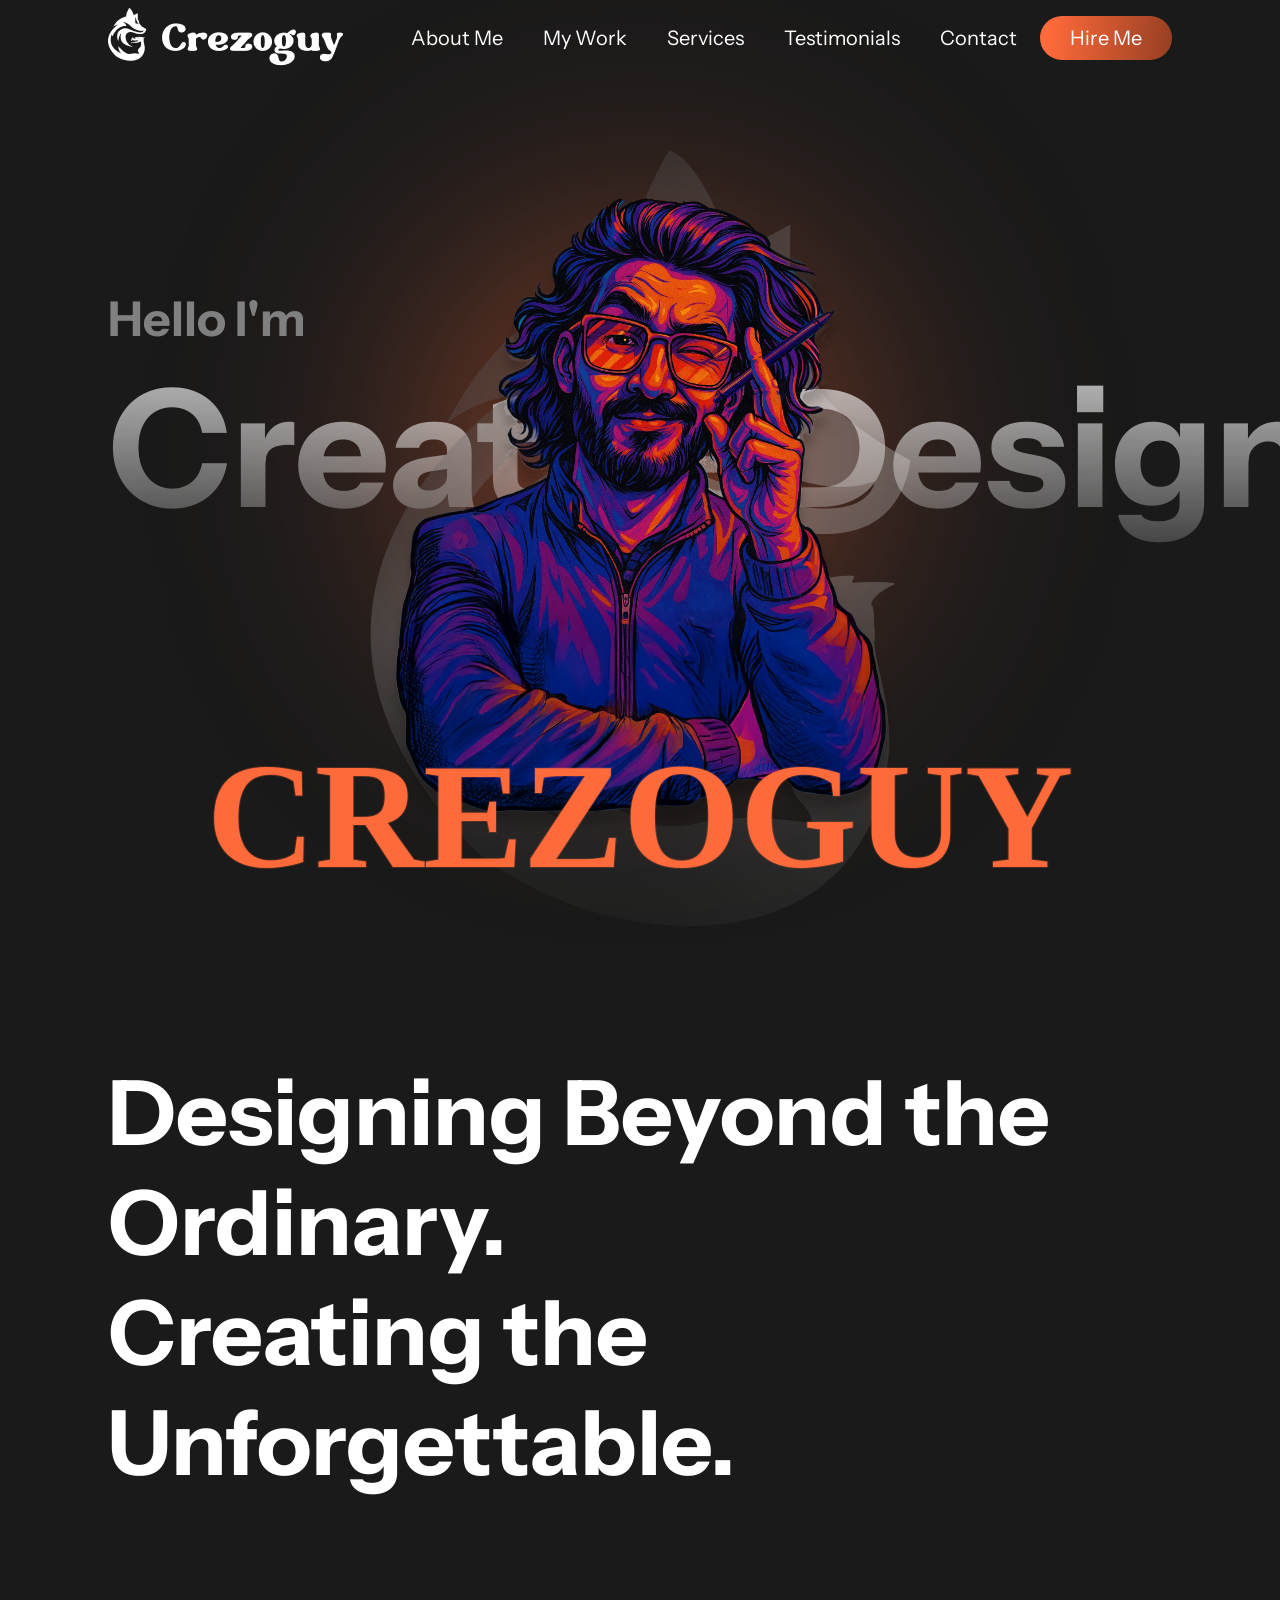
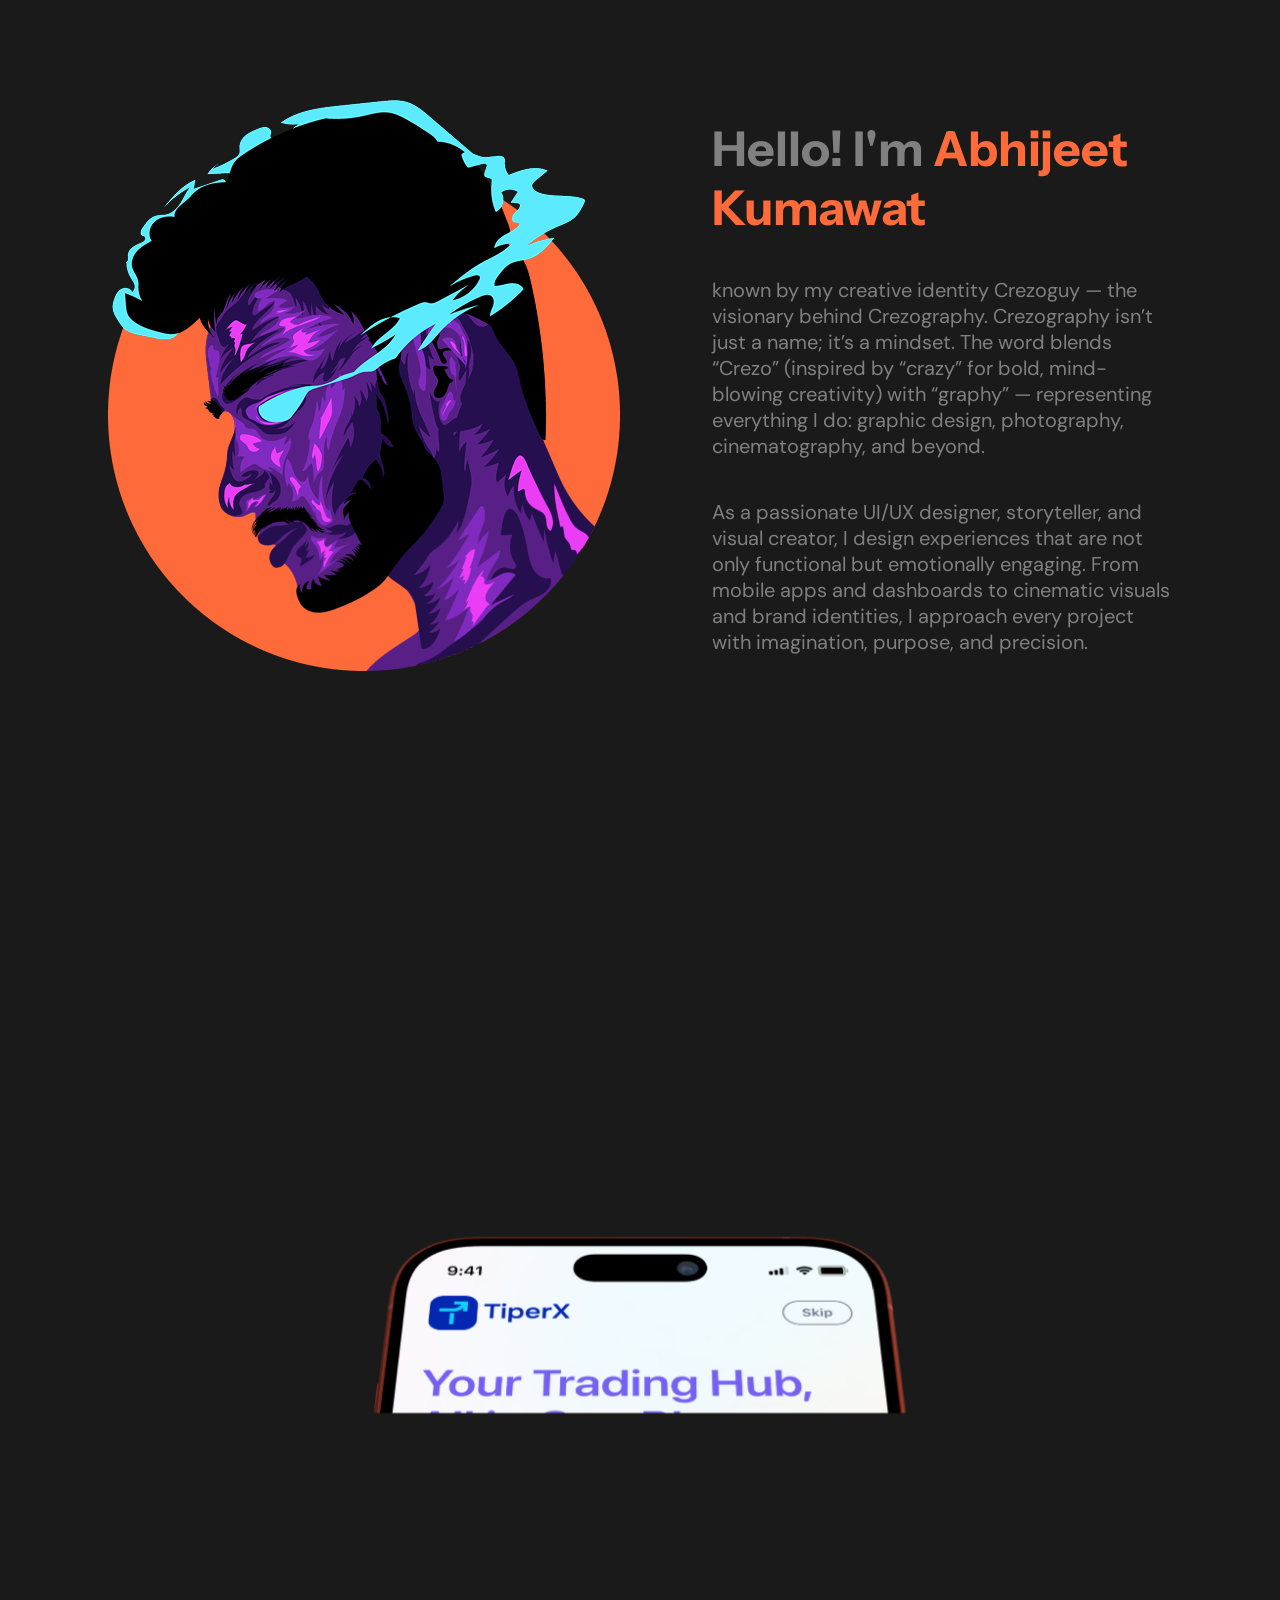
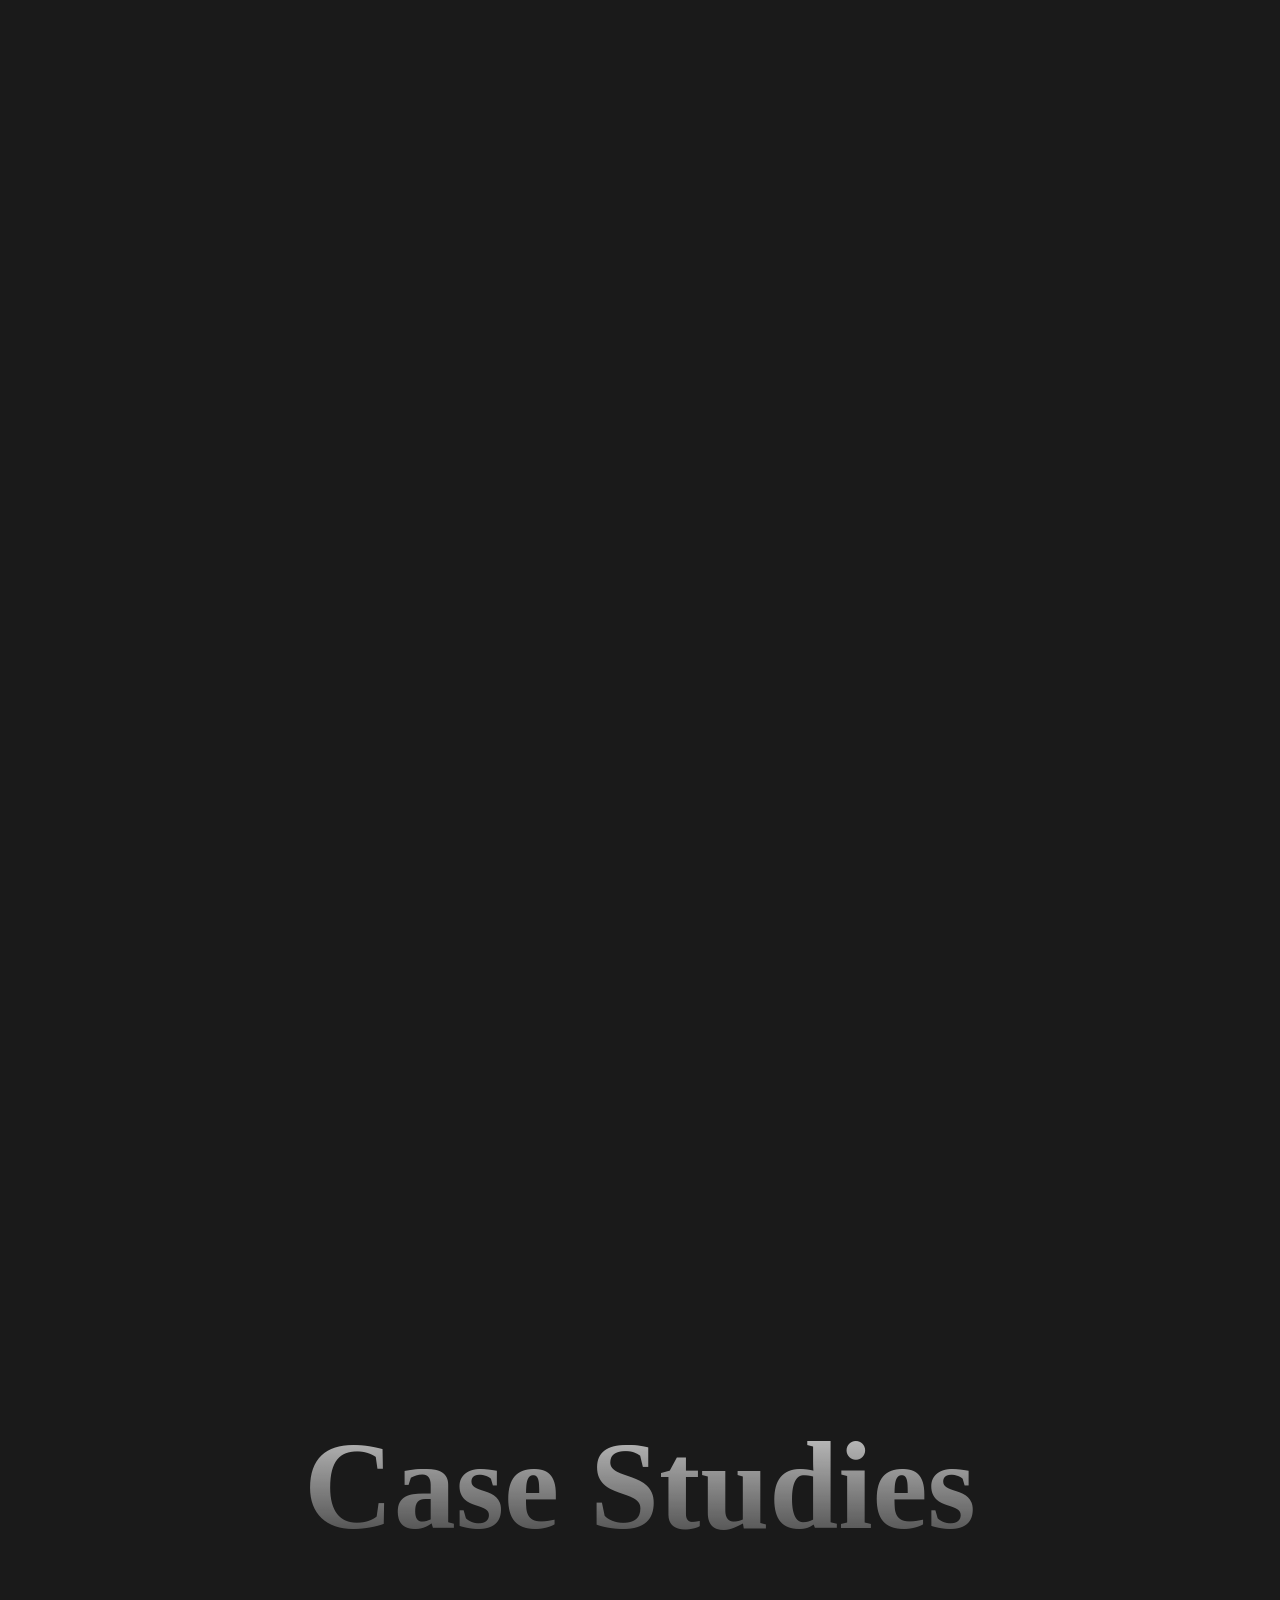
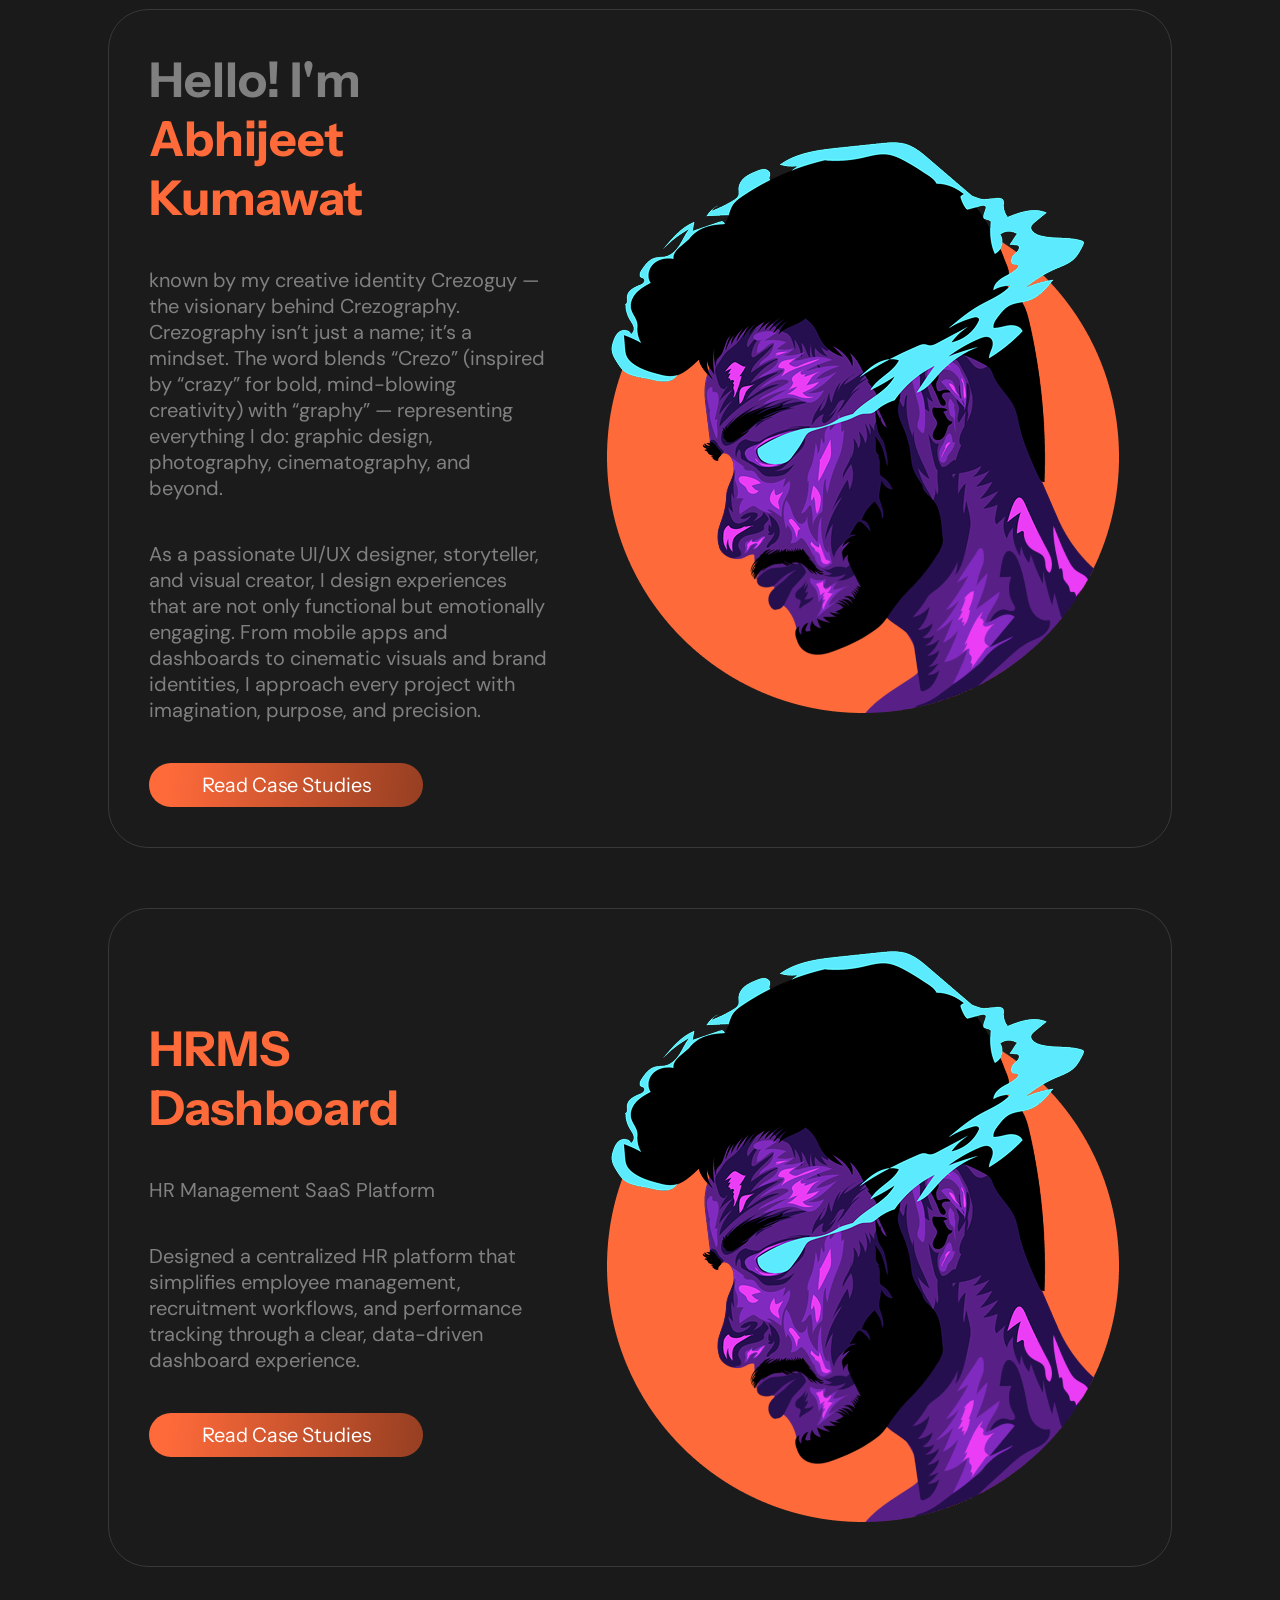
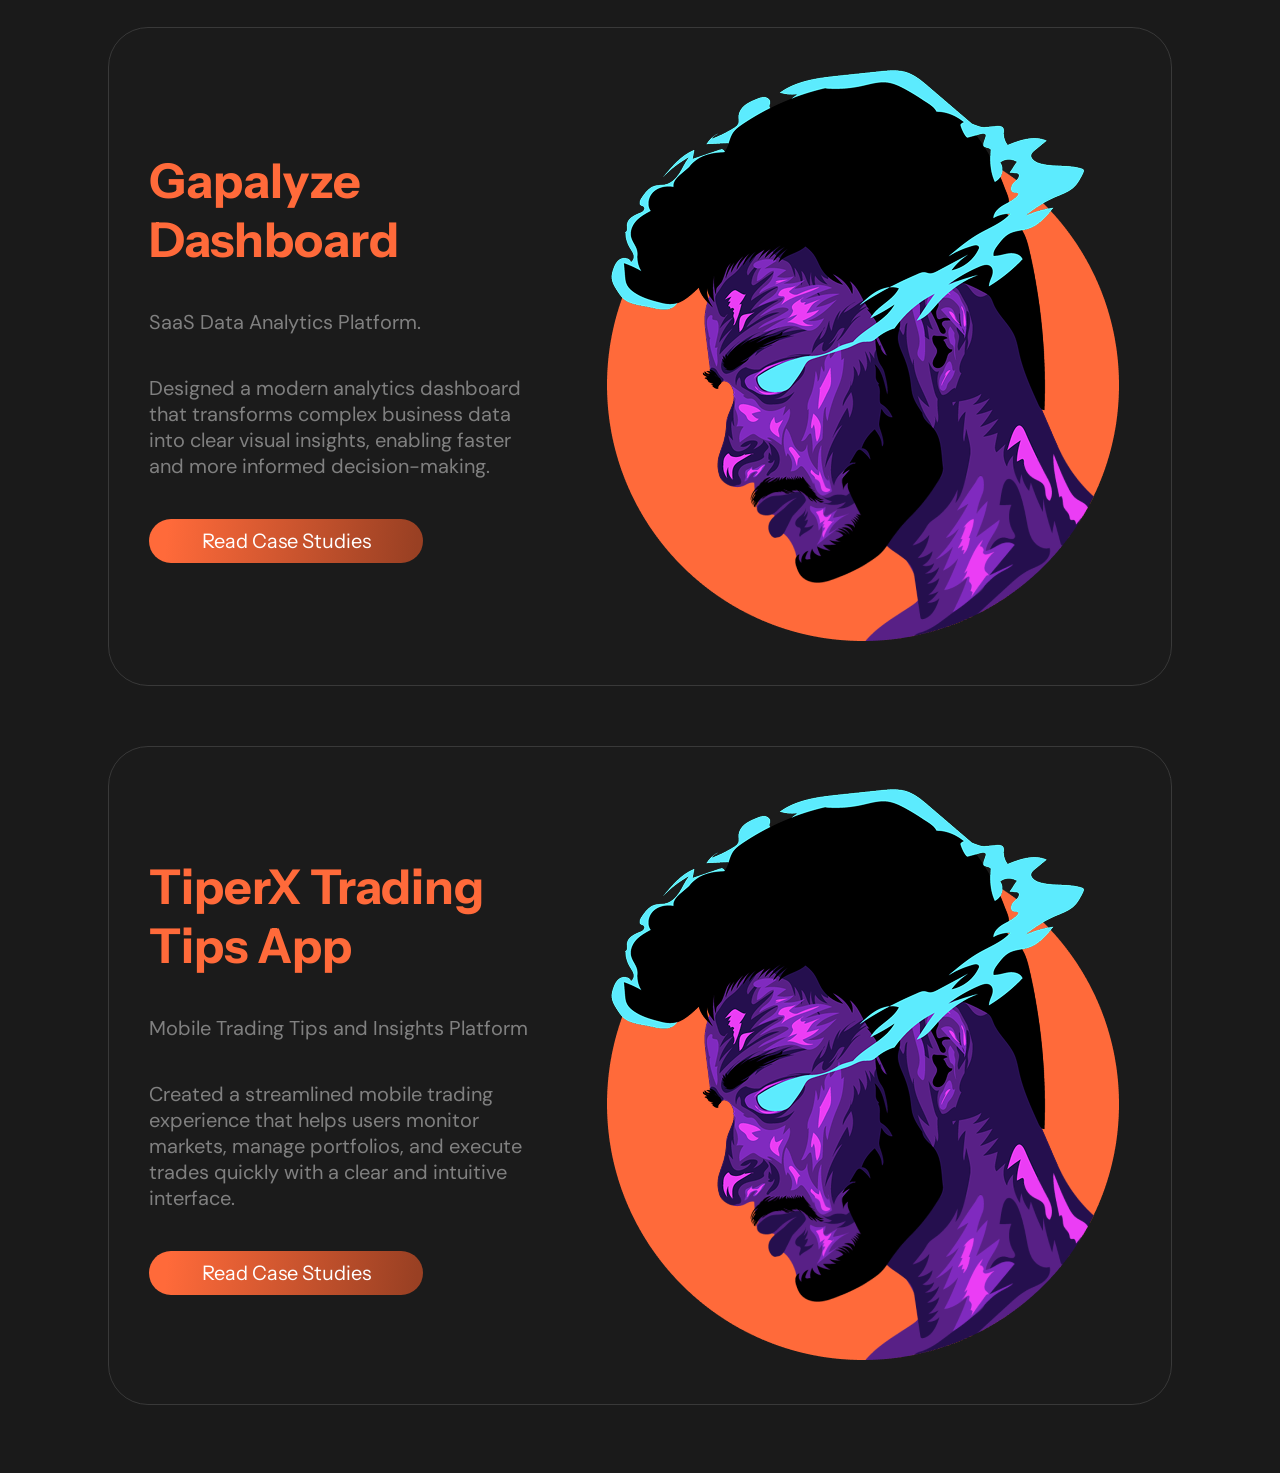
==== index.html @ df31827e "add images" ====
<!DOCTYPE html>
<html lang="en">

<head>
    <meta charset="UTF-8">
    <meta name="viewport" content="width=device-width, initial-scale=1.0">
    <title>Crezoguy Portfolio</title>

    <link rel="preconnect" href="https://fonts.googleapis.com">
    <link rel="preconnect" href="https://fonts.gstatic.com" crossorigin>
    <link
        href="https://fonts.goog
        .
        
        leapis.com/css2?family=Instrument+Sans:ital,wght@0,400..700;1,400..700&family=Urbanist:ital,wght@0,100..900;1,100..900&display=swap"
        rel="stylesheet">
    <link rel="preconnect" href="https://fonts.googleapis.com">
    <link rel="preconnect" href="https://fonts.gstatic.com" crossorigin>
    <link
        href="https://fonts.googleapis.com/css2?family=DM+Sans:ital,opsz,wght@0,9..40,100..1000;1,9..40,100..1000&family=Instrument+Sans:ital,wght@0,400..700;1,400..700&family=Urbanist:ital,wght@0,100..900;1,100..900&display=swap"
        rel="stylesheet">
    <link rel="stylesheet" href="style.css">
</head>

<body>
    <div class="container">
        <header>
            <nav>
                <img src="images/logo.png" alt="image not found">
                <ul>
                    <li>About Me</li>
                    <li>My Work</li>
                    <li>Services</li>
                    <li>Testimonials</li>
                    <li>Contact</li>
                </ul>
                <button>Hire Me</button>
            </nav>
        </header>

        <main class="main-container"> <!--All verticle container -->

            <section class="hero-section">
                <div class="text-container">
                    <div id="text">
                        <div id="left">
                            <h5>Hello I'm</h5>
                            <h1 class="gradient-text">Creative </h1>
                        </div>
                        <h1 class="gradient-text"> Designer</h1>
                    </div>
                    <div class="top ">
                        <img src="images/logo-icon.png" alt="logo" class="logo-img">
                        <img src="images/char.svg" alt="jojo-logo" class="move-img jojo-img">
                        <!-- <video class="move-img jojo-img" autoplay muted loop playsinline>
                            <source src="images/char.mp4" type="video/mp4">
                        </video> -->
                        <div class="name">
                            <h2 class="fill">CREZOGUY</h2>
                            <h2 class="stroke">CREZOGUY</h2>
                        </div>
                    </div>

                    <div class="radial-blur"></div> <!--Gradient text-->

                </div>
            </section>
            <h3 class="about-text">Designing Beyond the Ordinary.<br>
                Creating the Unforgettable.</h3>
            <section class="about">
                <div>
                    <img src="images/Group 8.png" alt="">
                </div>
                <div class="content">
                    <h5>Hello! I'm <span class="highlight-name">Abhijeet Kumawat </span></h5>
                    <p id="abtpara">known by my creative identity Crezoguy — the visionary behind Crezography.
                        Crezography
                        isn’t just a
                        name; it’s a mindset. The word blends “Crezo” (inspired by “crazy” for bold, mind-blowing
                        creativity)
                        with “graphy” — representing everything I do: graphic design, photography, cinematography, and
                        beyond.</p>
                    <p>
                        As a passionate UI/UX designer, storyteller, and visual creator, I design experiences that are
                        not
                        only
                        functional but emotionally engaging. From mobile apps and dashboards to cinematic visuals and
                        brand
                        identities, I approach every project with imagination, purpose, and precision.</p>
                </div>


            </section>
            <!-- CINEMATIC SCROLL -->
            <section class="cinematic-section" id="cinematic">
            <div class="cinematic-sticky" id="stickyPane">
                <div class="ambient-bg" id="ambientBg"></div>
                <div class="frame-canvas" id="frameCanvas">
                <!-- images injected by JS -->
                </div>
            </div>
            </section>
            <!-- Frame nav dots -->
            <div class="frame-dots" id="frameDots"></div>
            <section class="case-study-section">
                <h3 class="case-heading">Case Studies</h3>
                <div class="case-study-1">
                    <div class="content">
                        <h5>Hello! I'm <span class="highlight-name">Abhijeet Kumawat </span></h5>
                        <p id="abtpara">known by my creative identity Crezoguy — the visionary behind Crezography.
                            Crezography
                            isn’t just a
                            name; it’s a mindset. The word blends “Crezo” (inspired by “crazy” for bold, mind-blowing
                            creativity)
                            with “graphy” — representing everything I do: graphic design, photography, cinematography,
                            and
                            beyond.</p>
                        <p>
                            As a passionate UI/UX designer, storyteller, and visual creator, I design experiences that
                            are not
                            only
                            functional but emotionally engaging. From mobile apps and dashboards to cinematic visuals
                            and brand
                            identities, I approach every project with imagination, purpose, and precision.</p>
                        <button class="case-btn">Read Case Studies</button>
                    </div>
                    <div>
                        <img src="images/Group 8.png" alt="">
                    </div>

                </div>
                <div class="case-study-2">
                    <div class="content">
                        <h5><span class="highlight-name">HRMS Dashboard </span></h5>
                        <p id="abtpara">HR Management SaaS Platform</p>
                        <p>
                            Designed a centralized HR platform that simplifies employee management, recruitment workflows, and performance tracking through a clear, data-driven dashboard experience.</p>
                        <button class="case-btn">Read Case Studies</button>

                    </div>
                    <div>
                        <img src="images/Group 8.png" alt="">
                    </div>
                </div>
                <div class="case-study-3">
                    <div class="content">
                        <h5> <span class="highlight-name">Gapalyze Dashboard </span></h5>
                        <p id="abtpara">SaaS Data Analytics Platform.</p>
                        <p>
                           Designed a modern analytics dashboard that transforms complex business data into clear visual insights, enabling faster and more informed decision-making.</p>
                        <button class="case-btn">Read Case Studies</button>
                    </div>
                    <div>
                        <img src="images/Group 8.png" alt="">
                    </div>
                </div>
                <div class="case-study-4">
                    <div class="content">
                        <h5 class="highlight-name">TiperX Trading Tips App </h5>
                        <p id="abtpara">Mobile Trading Tips and Insights Platform</p>
                        <p>
                           Created a streamlined mobile trading experience that helps users monitor markets, manage portfolios, and execute trades quickly with a clear and intuitive interface.</p>
                        <button class="case-btn">Read Case Studies</button>
                    </div>
                    <div>
                        <img src="images/Group 8.png" alt="">
                    </div>
                </div>

            </section>
        </main>
    </div>
    <script src="script.js"></script>
    <script src="https://cdnjs.cloudflare.com/ajax/libs/gsap/3.12.5/gsap.min.js"></script>
</body>

</html>
---- style.css ----
html {
    box-sizing: border-box;
}

body {
    background-color: #1A1A1A;
    align-items: center;

}

.container {
    padding: 0 100px;
}

header {
    padding-top: 0px;
}


/* nav bar css */
nav {
    display: flex;
    align-items: center;
    justify-content: space-between;
    /* max-width: 1600px; */
    margin: 0 auto;
}

ul {
    display: flex;
    gap: 40px;
}

nav li {
    display: flex;
    flex-direction: column;
    color: #ffffff;
    font-size: 20px;
    font-family: instrument sans;
}

button {
    /* background-color: #FF6A3A; */
    background: linear-gradient(96.14deg, #FF6A3A 6.95%, #994023 97.18%);
    color: #ffffff;
    font-family: instrument sans;
    font-size: 20px;
    font-weight: 400;
    width: 130;
    border-radius: 30px;
    border: none;
    padding-top: 10px;
    padding-right: 30px;
    padding-bottom: 10px;
    padding-left: 30px;
    gap: 10px;}

/* hero saction css */

.main-container {
    display: flex;
    flex-direction: column;
    justify-content: center;
    /* max-width: 1600px; */
    margin: 0 auto;
    gap: 200px;
}

.hero-section {
    display: flex;
    flex-direction: column;
    height: 70vh;
    justify-content: center;
    padding-top: 60px;
}

.text-container {
    display: flex;
    align-items: center;
}

#text {
    display: flex;
    align-items: flex-end;
    width: 100%;
    justify-content: space-between;
    padding-bottom: 50px;
}

#left {
    display: flex;
    flex-direction: column;
}

h1 {
    font-family: instrument sans;
    font-size: 164px;
    font-weight: 700;
    color: line;
    margin: 0px 0px;
    color: transparent;

}

.gradient-text {

    background: linear-gradient(180.41deg, #FFFFFF -40.42%, rgba(32, 34, 39, 0) 128.9%);

    -webkit-background-clip: text;
}


.radial-blur {
    position: absolute;
    top: 50%;
    left: 50%;
    transform: translate(-50%, -50%);
    width: 600px;
    height: 600px;
    background: radial-gradient(circle, rgba(255, 106, 58, 0.7) 0%, rgba(255, 106, 58, 0) 70%);
    filter: blur(120px);
    z-index: -10;
}




.top {
    display: flex;
    flex-direction: column;
    align-items: center;
    margin: 0 auto;
    position: absolute;
    top: 50%;
    left: 50%;
    transform: translate(-50%, -50%);
    width: 600px;
    height: 600px;
    z-index: 3;
}

h2 {
    font-family: sf pro;
    font-size: 150px;
    margin: 0;
    font-weight: 800;
}

.stroke {
    position: absolute;
    color: transparent;
    -webkit-text-stroke: 2px #FF6A3A;
    opacity: 0.2;
    z-index: 5;
}

.fill {
    z-index: 0;
    color: #FF6A3A;
}

.top .jojo-img {
    z-index: 0;
    position: absolute;
}

.top .logo-img {
    opacity: 0.3;
    z-index: 0;
}

.name {
    position: absolute;
    display: flex;
    padding-top: 580px;
}

.about {
    display: flex;
    /* max-width: 1600px; */
    justify-content: space-around;
    align-items: center;
    /* margin: 0 auto; */
    gap: 80px;
    /* padding-top: 100px; */
}
.case-study-1,.case-study-2,.case-study-3,.case-study-4 {
    display: flex;
    /* max-width: 1600px; */
    justify-content: space-around;
    align-items: center;
    /* margin: 0 auto; */
    gap: 60px;
    opacity: 1;
    border-radius: 40px;
    border-width: 1px;
    padding: 40px;
    border: 1px solid #393939;
    top: 10%;
	position: sticky;
	z-index: 0;
    background: #1B1B1B;
    margin-bottom: 60px;

}
.case-heading{
    background: linear-gradient(180.41deg, #FFFFFF -40.42%, rgba(32, 34, 39, 0) 128.9%);
    -webkit-background-clip: text;
    -webkit-text-fill-color: transparent;
    position: sticky;
    font-family: Basement Grotesque;
    font-weight: 800;
    font-style: Black;
    font-size: 124px;
    leading-trim: CAP_HEIGHT;
    line-height: 100%;
    letter-spacing: 0%;
    text-align: center;
    margin-bottom: 60px;

}
.case-btn{
    width: 274px;
}

.about-text {
    display: flex;
    padding-top: 100px;
    align-items: center;
    /* margin: 0 auto; */
    font-size: 90px;
    font-weight: 800;
}

.content {
    display: flex;
    flex-direction: column;
    gap: 40px;
}

h3 {
    font-family: instrument sans;
    font-size: 64px;
    margin: 0px 0px;
    color: #ffffff;
}

h5 {
    font-family: instrument sans;
    font-size: 48px;
    color: #808080;
    margin: 0px 0px;
    font-weight: 700;
    align-items: flex-start;
}

.highlight-name {
    color: #FF6A3A;
    font-weight: 700;
}

p {
    font-family: Dm Sans;
    font-size: 20px;
    color: #808080;
    margin: 0px 0px;
}

/* ═══════════════════════════════
   CINEMATIC SCROLL SECTION
═══════════════════════════════ */
.cinematic-section {
  position: relative;
  /* tall enough for 17 frames with breathing room */
  height: 550vh;
  /* background: #000; */
}

.cinematic-sticky {
  position: sticky;
  top: 0;
  height: 100vh;
  display: flex;
  align-items: center;
  justify-content: center;
  overflow: hidden;
}

/* Dark ambient bg that subtly shifts */
.ambient-bg {
  position: absolute;
  inset: 0;
  /* background: radial-gradient(ellipse 120% 100% at 50% 50%, #0d0818 0%, #000 100%); */
  transition: background 0.5s;
}

/* grain overlay */
.ambient-bg::after {
  content: '';
  position: absolute;
  inset: 0;
  /* background-image: url("data:image/svg+xml,%3Csvg viewBox='0 0 256 256' xmlns='http://www.w3.org/2000/svg'%3E%3Cfilter id='n'%3E%3CfeTurbulence type='fractalNoise' baseFrequency='0.9' numOctaves='4' stitchTiles='stitch'/%3E%3C/filter%3E%3Crect width='100%25' height='100%25' filter='url(%23n)' opacity='0.04'/%3E%3C/svg%3E"); */
  pointer-events: none;
  opacity: 0.5;
}

/* The frame canvas */
.frame-canvas {
  position: relative;
  z-index: 2;
  display: flex;
  align-items: center;
  justify-content: center;
  width: 50%;
  height: 100%;
}

.device-img {
  position: absolute;
  top: 0;
  left: 0;
  width: 100%;
  height: 100%;
  object-fit: contain;
  opacity: 0;
  transition: none;
  user-select: none;
  pointer-events: none;
  will-change: opacity, transform;
}

.device-img.active {
  opacity: 1;
}


/* Frame counter */
.frame-counter {
  position: fixed;
  left: 36px;
  bottom: 36px;
  z-index: 100;
  font-size: 11px;
  letter-spacing: 0.2em;
  color: rgba(255,255,255,0.25);
  opacity: 0;
  transition: opacity 0.4s;
  font-variant-numeric: tabular-nums;
}

.frame-counter.visible { opacity: 1; }

.frame-counter b {
  color: rgba(255,255,255,0.6);
  font-size: 15px;
  font-weight: 700;
}


body.cinematic-mode .letterbox-top,
body.cinematic-mode .letterbox-bottom {
  height: 40px;
}

@media (max-width: 768px) {
  body.cinematic-mode .letterbox-top,
  body.cinematic-mode .letterbox-bottom { height: 20px; }
}
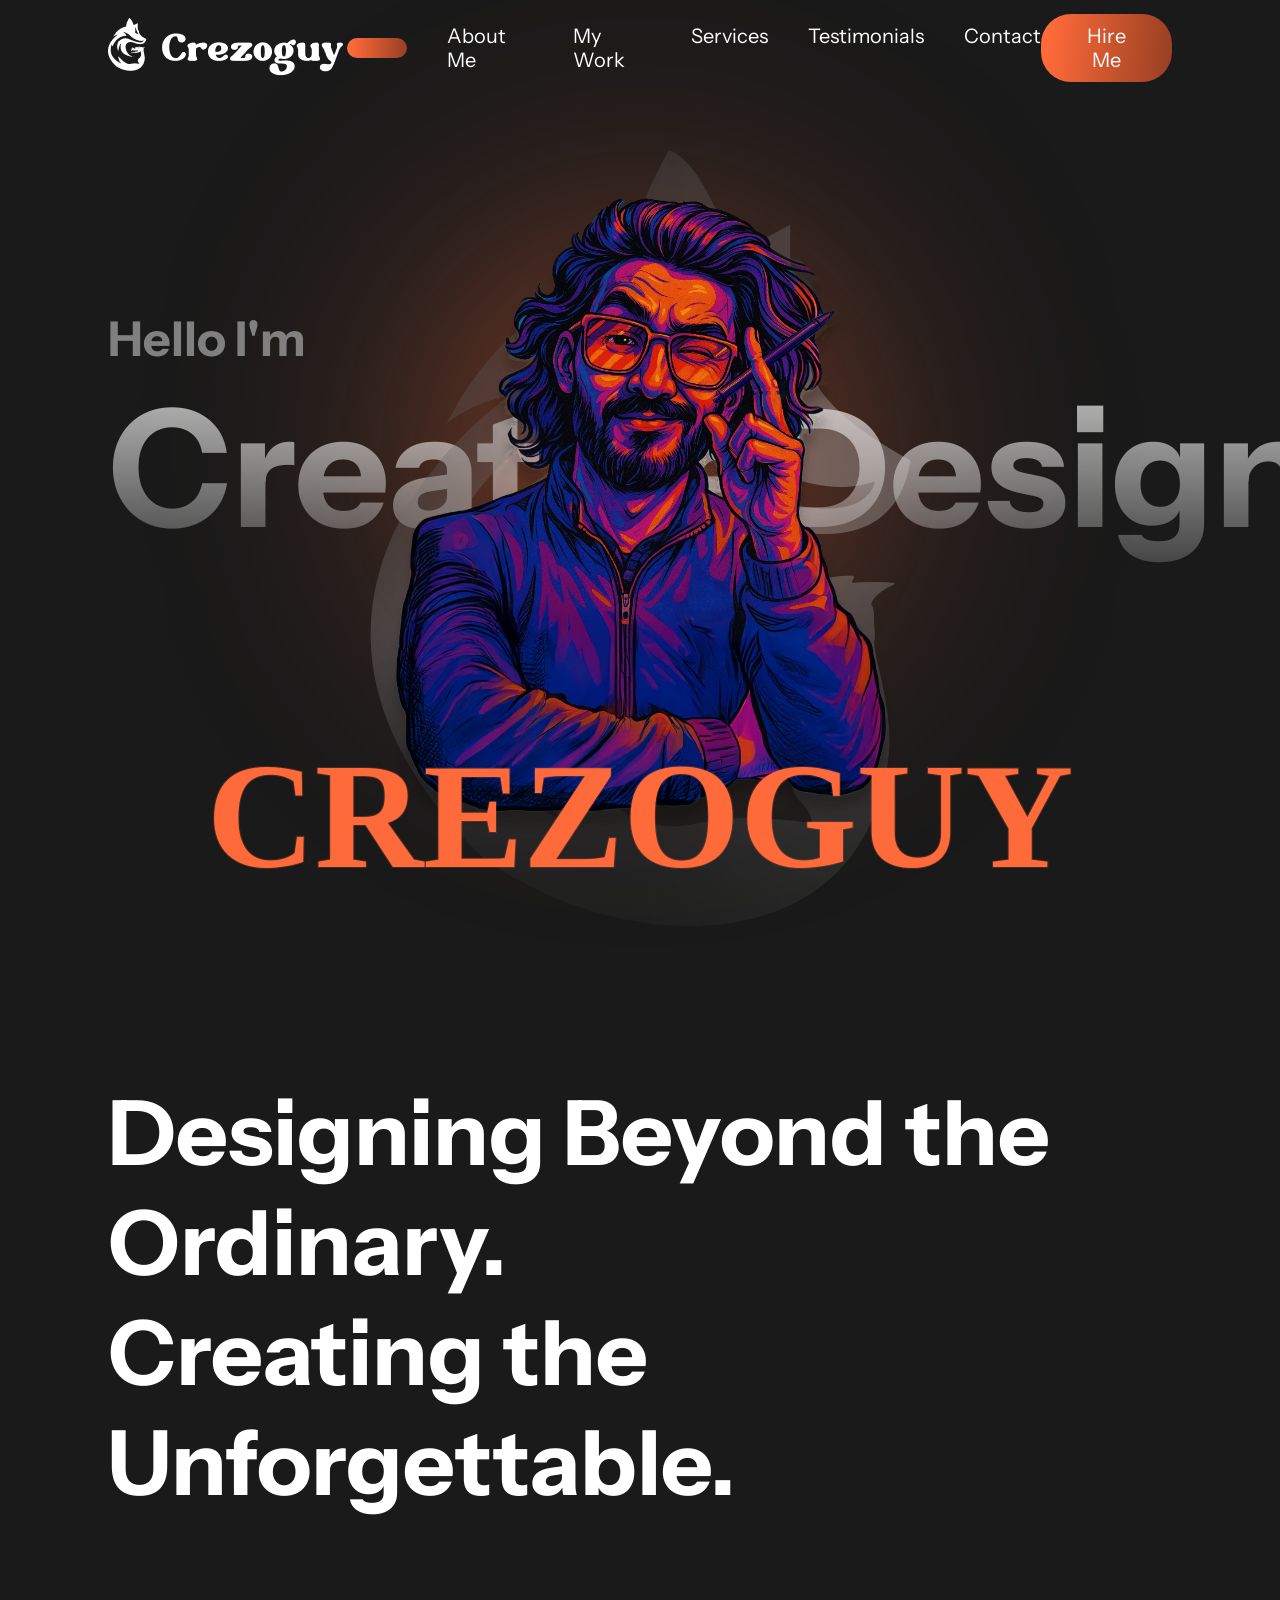
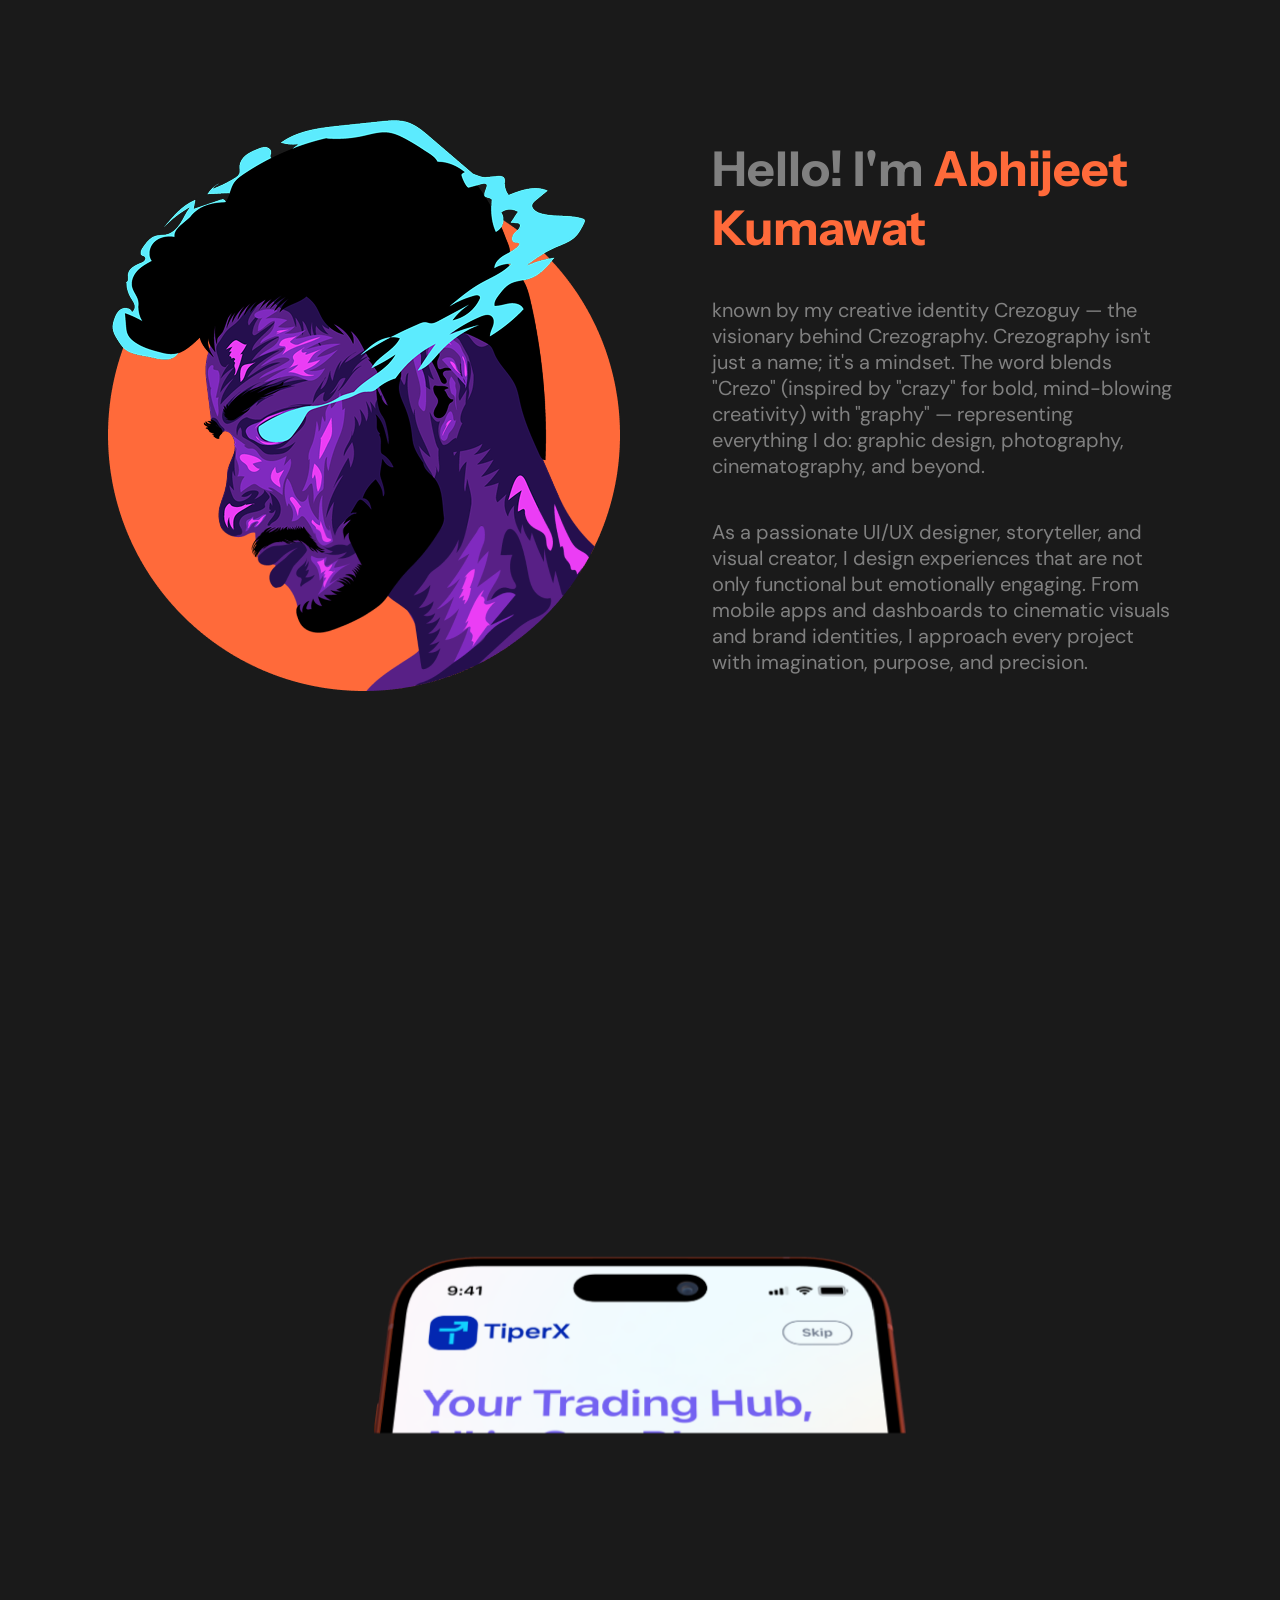
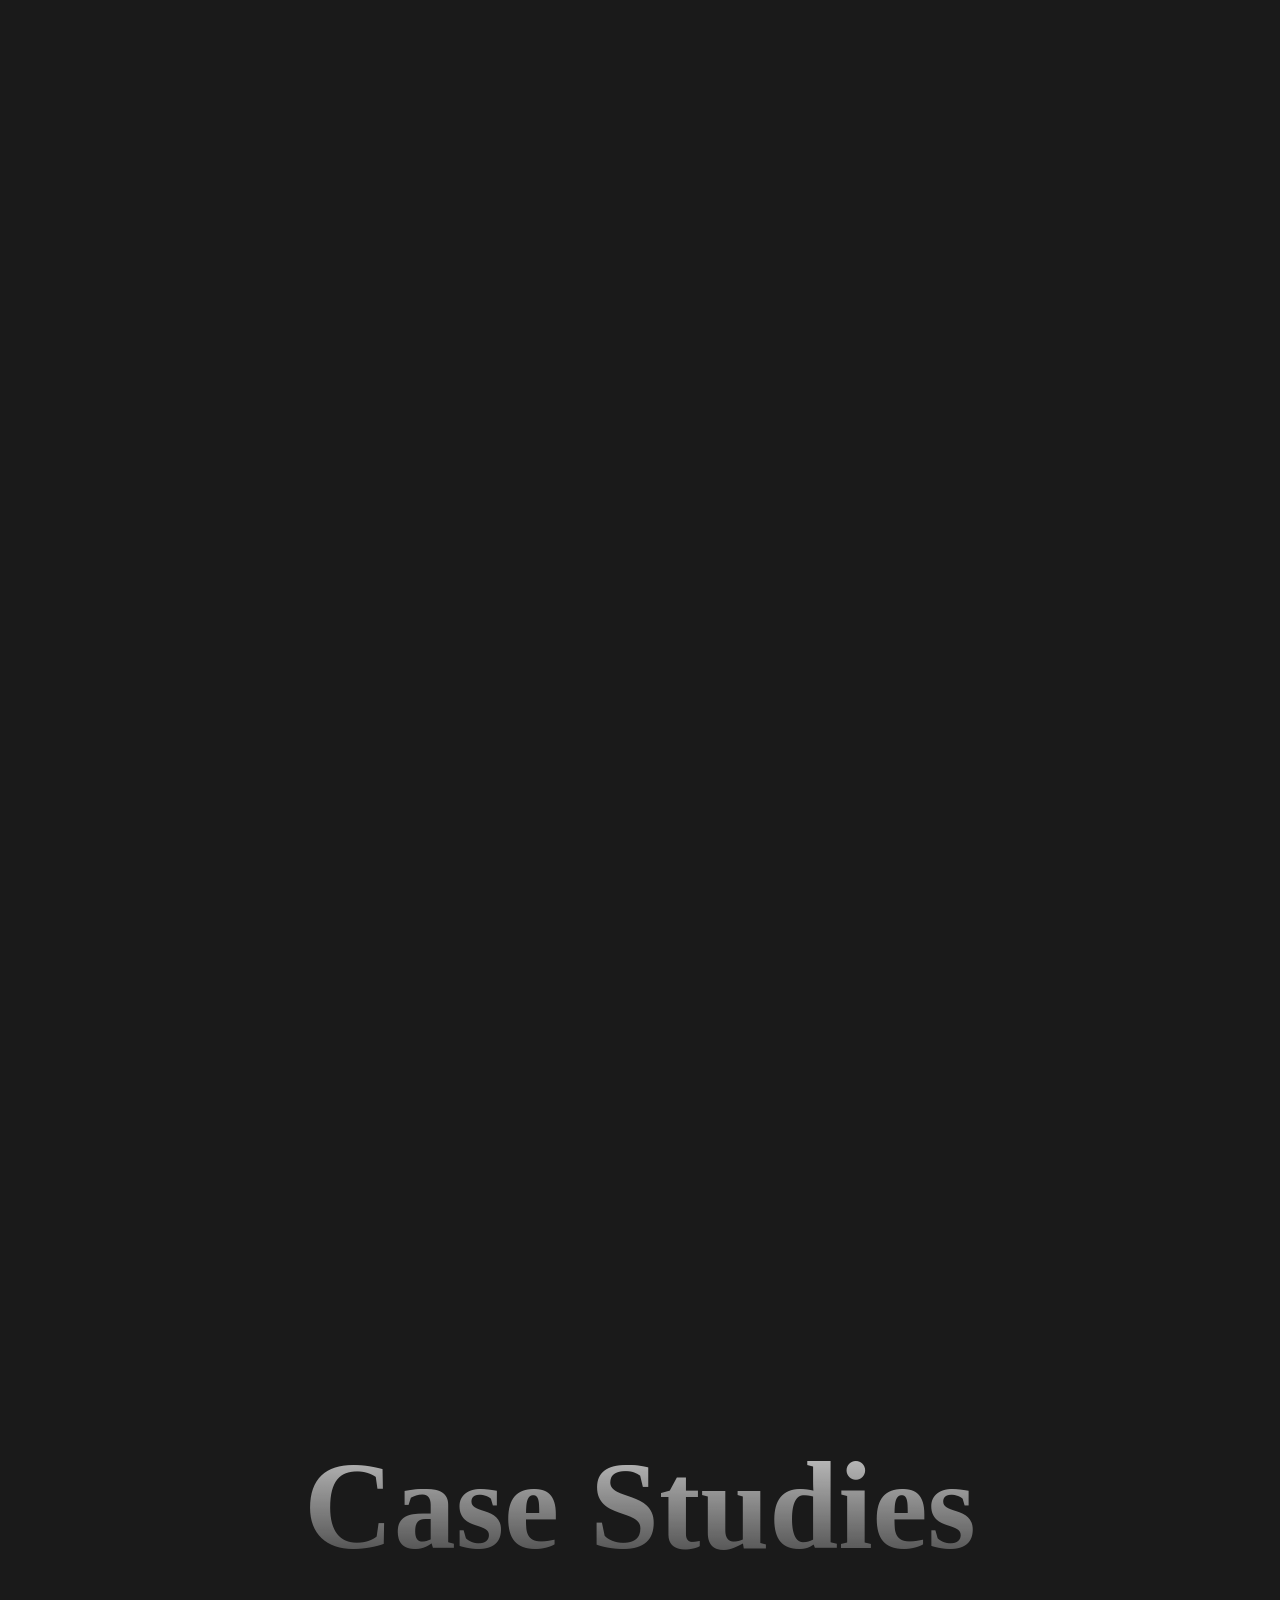
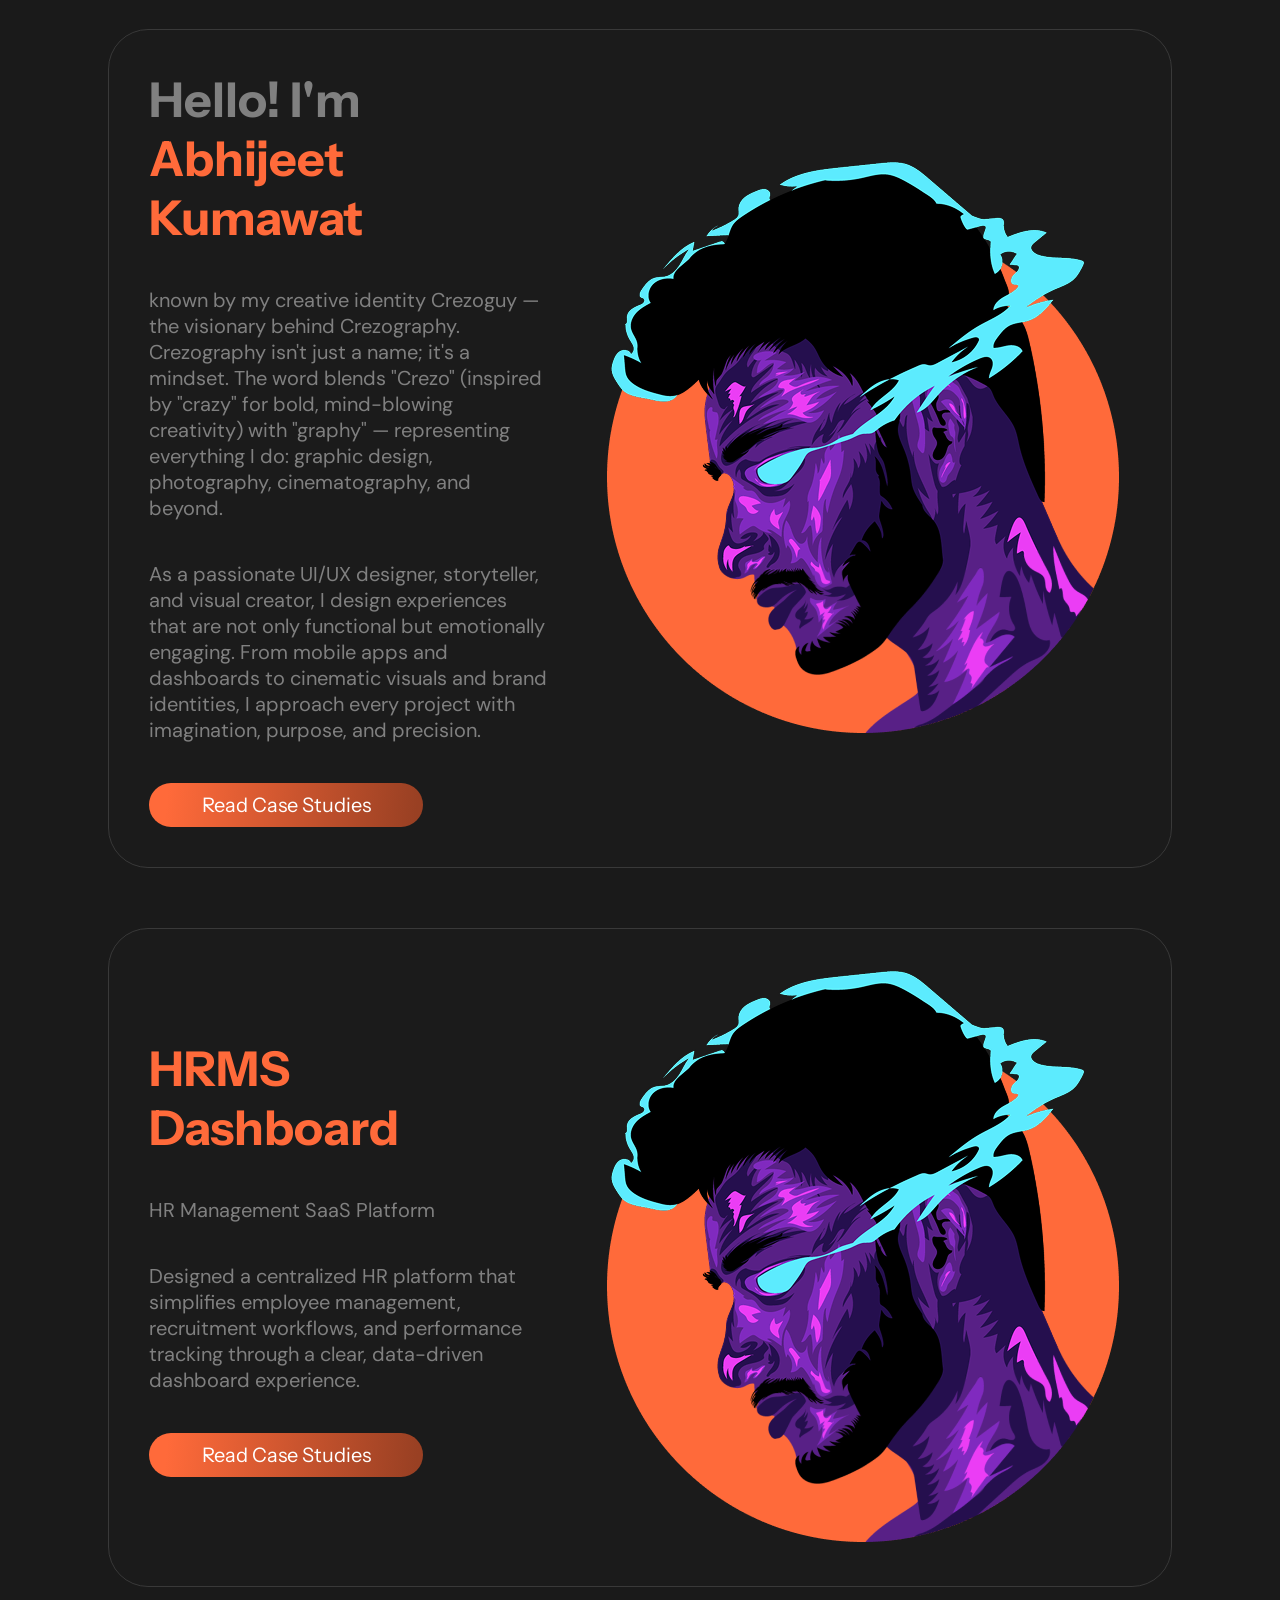
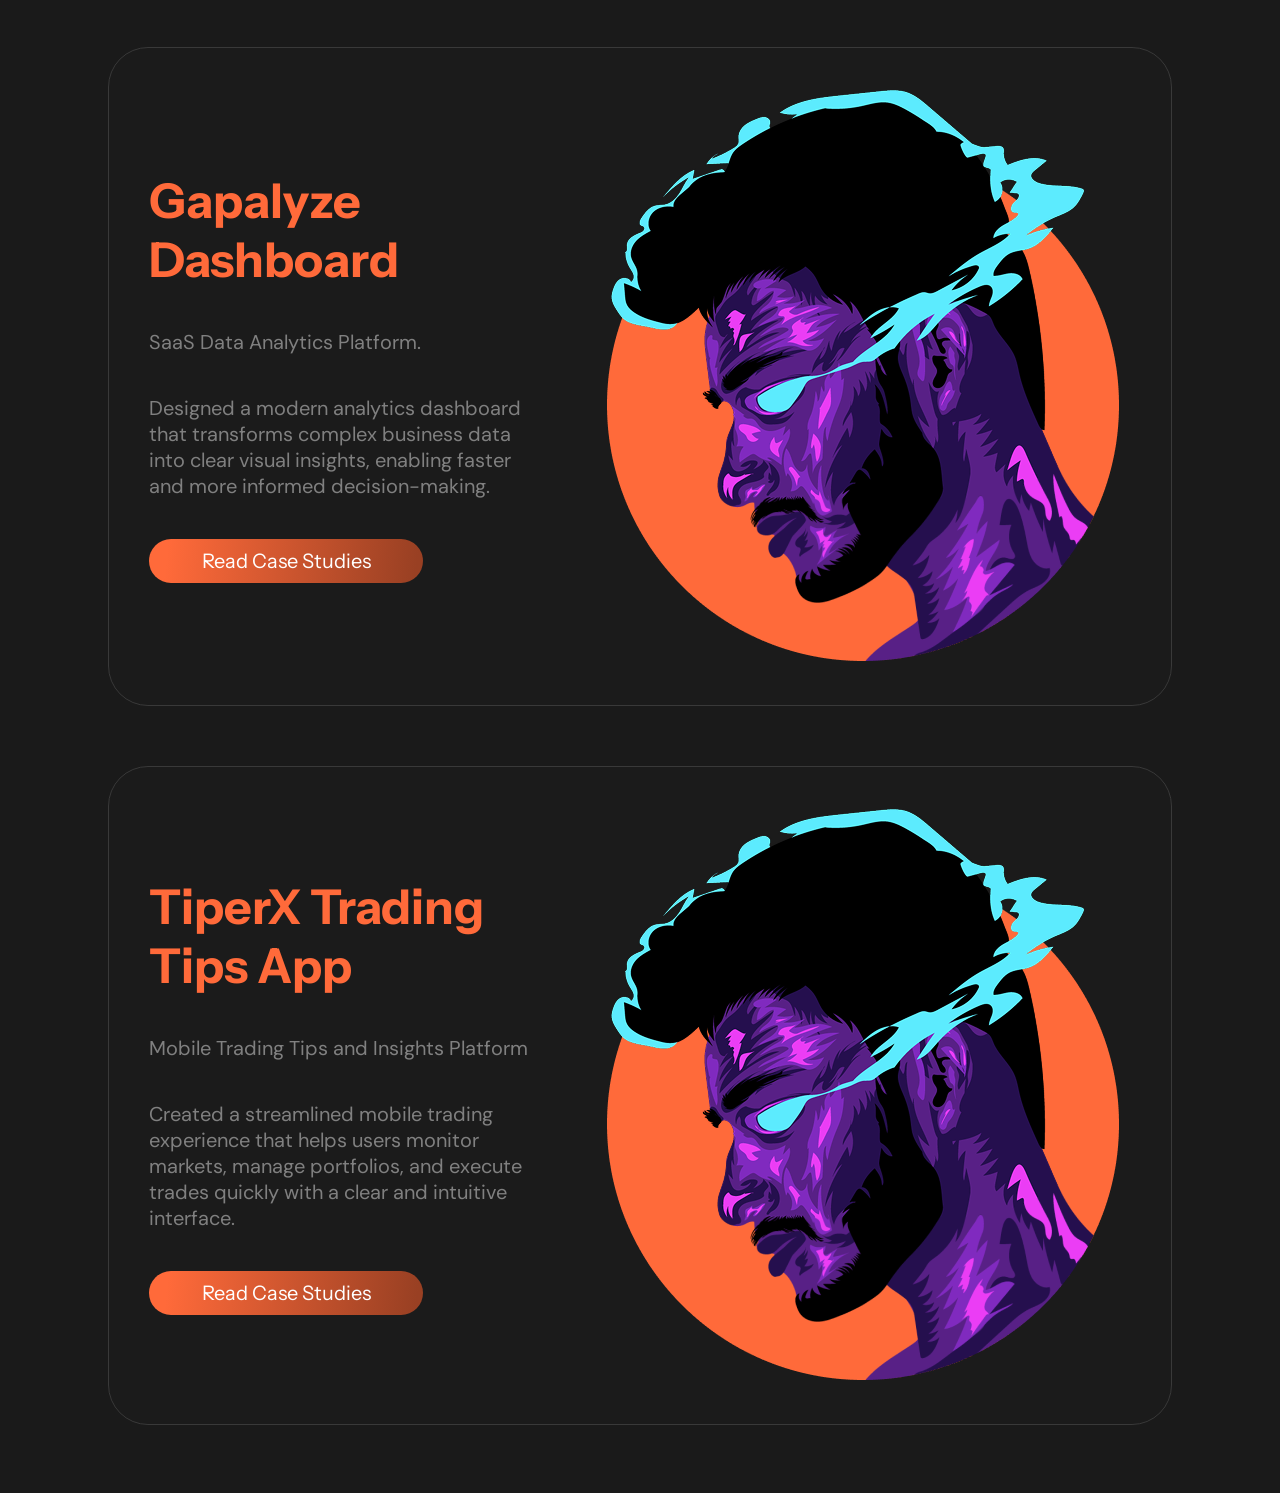
==== commit cea615d8: "Refactor HTML structure and improve accessibility" ====
--- a/index.html
+++ b/index.html
@@ -8,17 +8,7 @@
 
     <link rel="preconnect" href="https://fonts.googleapis.com">
     <link rel="preconnect" href="https://fonts.gstatic.com" crossorigin>
-    <link
-        href="https://fonts.goog
-        .
-        
-        leapis.com/css2?family=Instrument+Sans:ital,wght@0,400..700;1,400..700&family=Urbanist:ital,wght@0,100..900;1,100..900&display=swap"
-        rel="stylesheet">
-    <link rel="preconnect" href="https://fonts.googleapis.com">
-    <link rel="preconnect" href="https://fonts.gstatic.com" crossorigin>
-    <link
-        href="https://fonts.googleapis.com/css2?family=DM+Sans:ital,opsz,wght@0,9..40,100..1000;1,9..40,100..1000&family=Instrument+Sans:ital,wght@0,400..700;1,400..700&family=Urbanist:ital,wght@0,100..900;1,100..900&display=swap"
-        rel="stylesheet">
+    <link href="https://fonts.googleapis.com/css2?family=DM+Sans:ital,opsz,wght@0,9..40,100..1000;1,9..40,100..1000&family=Instrument+Sans:ital,wght@0,400..700;1,400..700&family=Urbanist:ital,wght@0,100..900;1,100..900&display=swap" rel="stylesheet">
     <link rel="stylesheet" href="style.css">
 </head>
 
@@ -27,130 +17,107 @@
         <header>
             <nav>
                 <img src="images/logo.png" alt="image not found">
-                <ul>
+                <!-- Hamburger icon for mobile -->
+                <button class="hamburger" id="hamburger" aria-label="Open menu">
+                    <span></span><span></span><span></span>
+                </button>
+                <ul id="nav-links">
                     <li>About Me</li>
                     <li>My Work</li>
                     <li>Services</li>
                     <li>Testimonials</li>
                     <li>Contact</li>
                 </ul>
-                <button>Hire Me</button>
+                <button class="hire-btn">Hire Me</button>
             </nav>
         </header>
 
-        <main class="main-container"> <!--All verticle container -->
+        <main class="main-container">
 
             <section class="hero-section">
                 <div class="text-container">
                     <div id="text">
                         <div id="left">
-                            <h5>Hello I'm</h5>
+                            <h5 class="hero-hello">Hello I'm</h5>
                             <h1 class="gradient-text">Creative </h1>
                         </div>
                         <h1 class="gradient-text"> Designer</h1>
                     </div>
-                    <div class="top ">
+                    <div class="top">
                         <img src="images/logo-icon.png" alt="logo" class="logo-img">
                         <img src="images/char.svg" alt="jojo-logo" class="move-img jojo-img">
-                        <!-- <video class="move-img jojo-img" autoplay muted loop playsinline>
-                            <source src="images/char.mp4" type="video/mp4">
-                        </video> -->
                         <div class="name">
                             <h2 class="fill">CREZOGUY</h2>
                             <h2 class="stroke">CREZOGUY</h2>
                         </div>
                     </div>
-
-                    <div class="radial-blur"></div> <!--Gradient text-->
-
+                    <div class="radial-blur"></div>
                 </div>
             </section>
+
             <h3 class="about-text">Designing Beyond the Ordinary.<br>
                 Creating the Unforgettable.</h3>
+
             <section class="about">
-                <div>
+                <div class="about-img">
                     <img src="images/Group 8.png" alt="">
                 </div>
                 <div class="content">
                     <h5>Hello! I'm <span class="highlight-name">Abhijeet Kumawat </span></h5>
                     <p id="abtpara">known by my creative identity Crezoguy — the visionary behind Crezography.
-                        Crezography
-                        isn’t just a
-                        name; it’s a mindset. The word blends “Crezo” (inspired by “crazy” for bold, mind-blowing
-                        creativity)
-                        with “graphy” — representing everything I do: graphic design, photography, cinematography, and
-                        beyond.</p>
-                    <p>
-                        As a passionate UI/UX designer, storyteller, and visual creator, I design experiences that are
-                        not
-                        only
-                        functional but emotionally engaging. From mobile apps and dashboards to cinematic visuals and
-                        brand
+                        Crezography isn't just a name; it's a mindset. The word blends "Crezo" (inspired by "crazy" for bold, mind-blowing creativity)
+                        with "graphy" — representing everything I do: graphic design, photography, cinematography, and beyond.</p>
+                    <p>As a passionate UI/UX designer, storyteller, and visual creator, I design experiences that are not only
+                        functional but emotionally engaging. From mobile apps and dashboards to cinematic visuals and brand
                         identities, I approach every project with imagination, purpose, and precision.</p>
                 </div>
+            </section>
 
-
-            </section>
             <!-- CINEMATIC SCROLL -->
             <section class="cinematic-section" id="cinematic">
-            <div class="cinematic-sticky" id="stickyPane">
-                <div class="ambient-bg" id="ambientBg"></div>
-                <div class="frame-canvas" id="frameCanvas">
-                <!-- images injected by JS -->
+                <div class="cinematic-sticky" id="stickyPane">
+                    <div class="ambient-bg" id="ambientBg"></div>
+                    <div class="frame-canvas" id="frameCanvas"></div>
                 </div>
-            </div>
             </section>
-            <!-- Frame nav dots -->
             <div class="frame-dots" id="frameDots"></div>
+
             <section class="case-study-section">
                 <h3 class="case-heading">Case Studies</h3>
                 <div class="case-study-1">
                     <div class="content">
                         <h5>Hello! I'm <span class="highlight-name">Abhijeet Kumawat </span></h5>
                         <p id="abtpara">known by my creative identity Crezoguy — the visionary behind Crezography.
-                            Crezography
-                            isn’t just a
-                            name; it’s a mindset. The word blends “Crezo” (inspired by “crazy” for bold, mind-blowing
-                            creativity)
-                            with “graphy” — representing everything I do: graphic design, photography, cinematography,
-                            and
-                            beyond.</p>
-                        <p>
-                            As a passionate UI/UX designer, storyteller, and visual creator, I design experiences that
-                            are not
-                            only
-                            functional but emotionally engaging. From mobile apps and dashboards to cinematic visuals
-                            and brand
-                            identities, I approach every project with imagination, purpose, and precision.</p>
+                            Crezography isn't just a name; it's a mindset. The word blends "Crezo" (inspired by "crazy" for bold, mind-blowing
+                            creativity) with "graphy" — representing everything I do: graphic design, photography, cinematography, and beyond.</p>
+                        <p>As a passionate UI/UX designer, storyteller, and visual creator, I design experiences that
+                            are not only functional but emotionally engaging. From mobile apps and dashboards to cinematic visuals
+                            and brand identities, I approach every project with imagination, purpose, and precision.</p>
                         <button class="case-btn">Read Case Studies</button>
                     </div>
-                    <div>
+                    <div class="case-img">
                         <img src="images/Group 8.png" alt="">
                     </div>
-
                 </div>
                 <div class="case-study-2">
                     <div class="content">
                         <h5><span class="highlight-name">HRMS Dashboard </span></h5>
                         <p id="abtpara">HR Management SaaS Platform</p>
-                        <p>
-                            Designed a centralized HR platform that simplifies employee management, recruitment workflows, and performance tracking through a clear, data-driven dashboard experience.</p>
+                        <p>Designed a centralized HR platform that simplifies employee management, recruitment workflows, and performance tracking through a clear, data-driven dashboard experience.</p>
                         <button class="case-btn">Read Case Studies</button>
-
                     </div>
-                    <div>
+                    <div class="case-img">
                         <img src="images/Group 8.png" alt="">
                     </div>
                 </div>
                 <div class="case-study-3">
                     <div class="content">
-                        <h5> <span class="highlight-name">Gapalyze Dashboard </span></h5>
+                        <h5><span class="highlight-name">Gapalyze Dashboard </span></h5>
                         <p id="abtpara">SaaS Data Analytics Platform.</p>
-                        <p>
-                           Designed a modern analytics dashboard that transforms complex business data into clear visual insights, enabling faster and more informed decision-making.</p>
+                        <p>Designed a modern analytics dashboard that transforms complex business data into clear visual insights, enabling faster and more informed decision-making.</p>
                         <button class="case-btn">Read Case Studies</button>
                     </div>
-                    <div>
+                    <div class="case-img">
                         <img src="images/Group 8.png" alt="">
                     </div>
                 </div>
@@ -158,20 +125,33 @@
                     <div class="content">
                         <h5 class="highlight-name">TiperX Trading Tips App </h5>
                         <p id="abtpara">Mobile Trading Tips and Insights Platform</p>
-                        <p>
-                           Created a streamlined mobile trading experience that helps users monitor markets, manage portfolios, and execute trades quickly with a clear and intuitive interface.</p>
+                        <p>Created a streamlined mobile trading experience that helps users monitor markets, manage portfolios, and execute trades quickly with a clear and intuitive interface.</p>
                         <button class="case-btn">Read Case Studies</button>
                     </div>
-                    <div>
+                    <div class="case-img">
                         <img src="images/Group 8.png" alt="">
                     </div>
                 </div>
-
             </section>
         </main>
     </div>
     <script src="script.js"></script>
     <script src="https://cdnjs.cloudflare.com/ajax/libs/gsap/3.12.5/gsap.min.js"></script>
+    <script>
+        // Hamburger menu toggle
+        const hamburger = document.getElementById('hamburger');
+        const navLinks = document.getElementById('nav-links');
+        hamburger.addEventListener('click', () => {
+            navLinks.classList.toggle('open');
+            hamburger.classList.toggle('active');
+        });
+        // Close menu on link click
+        navLinks.querySelectorAll('li').forEach(li => {
+            li.addEventListener('click', () => {
+                navLinks.classList.remove('open');
+                hamburger.classList.remove('active');
+            });
+        });
+    </script>
 </body>
-
-</html>+</html>
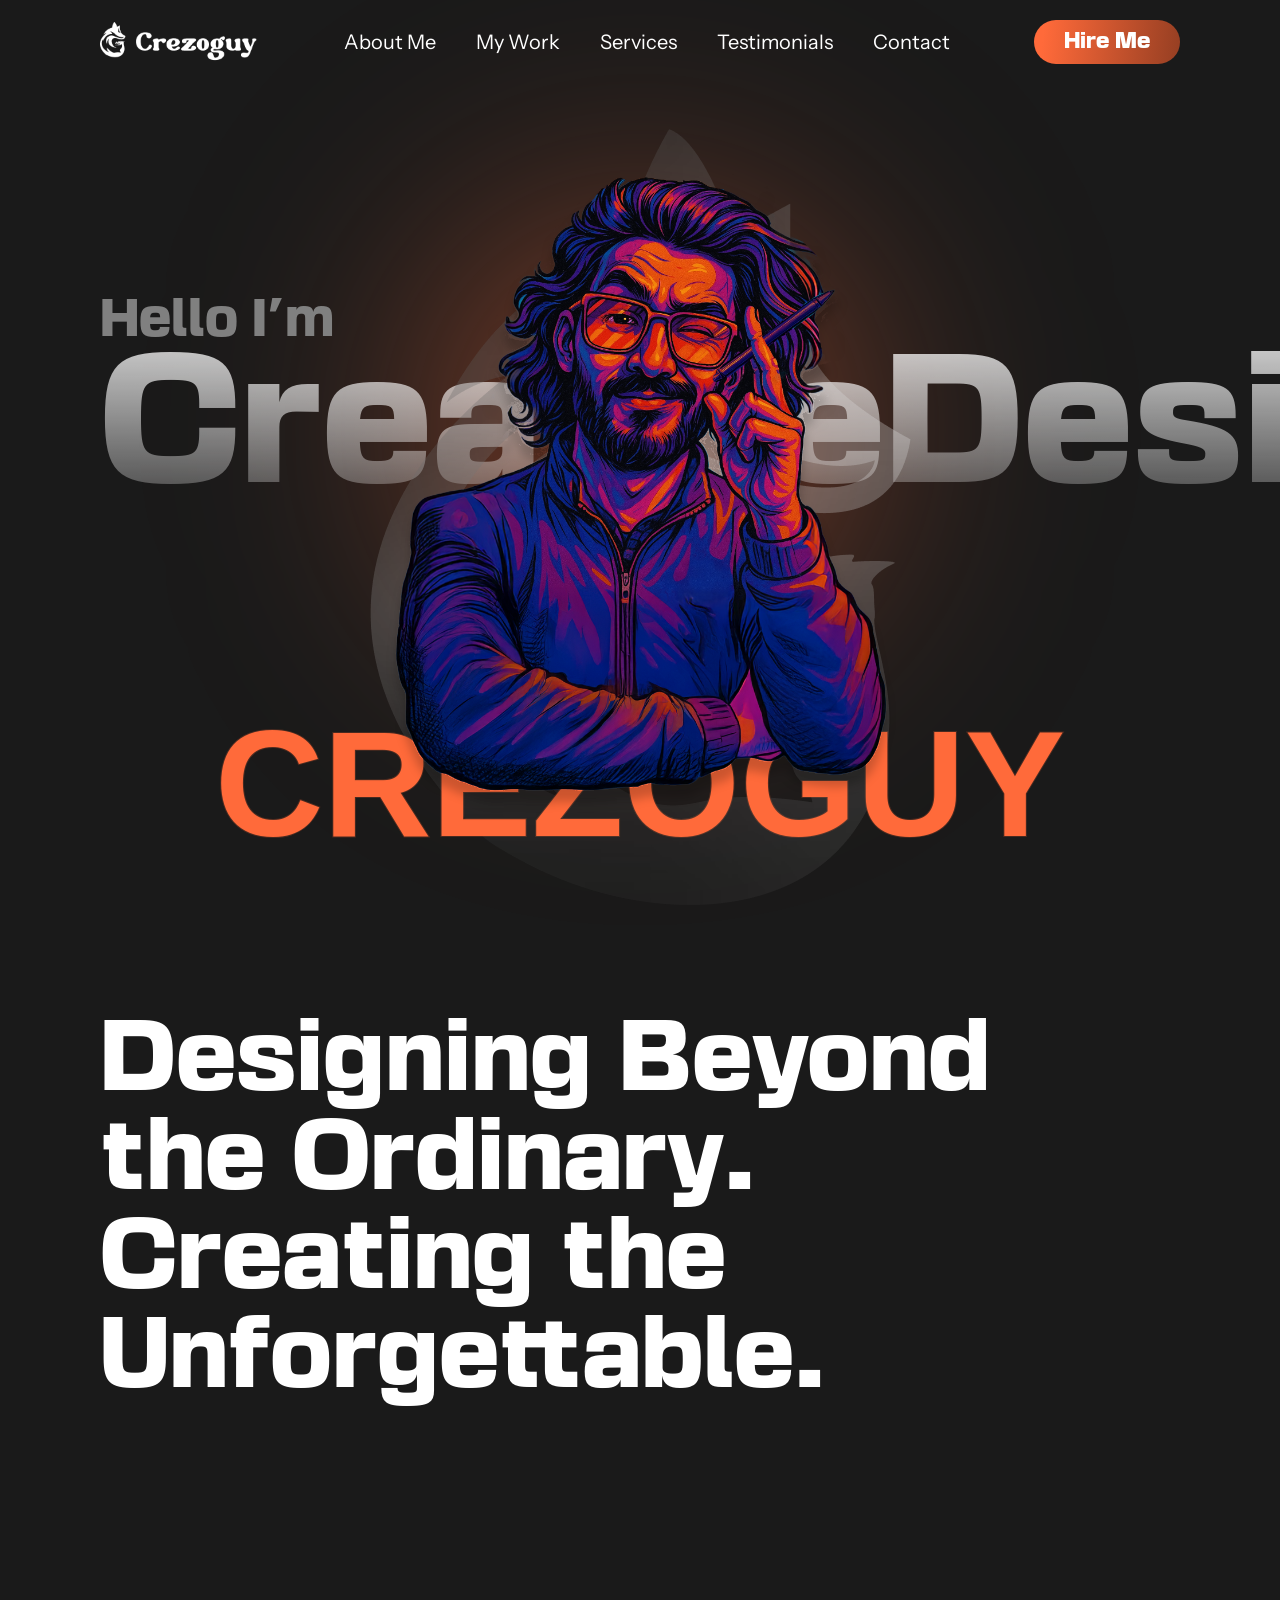
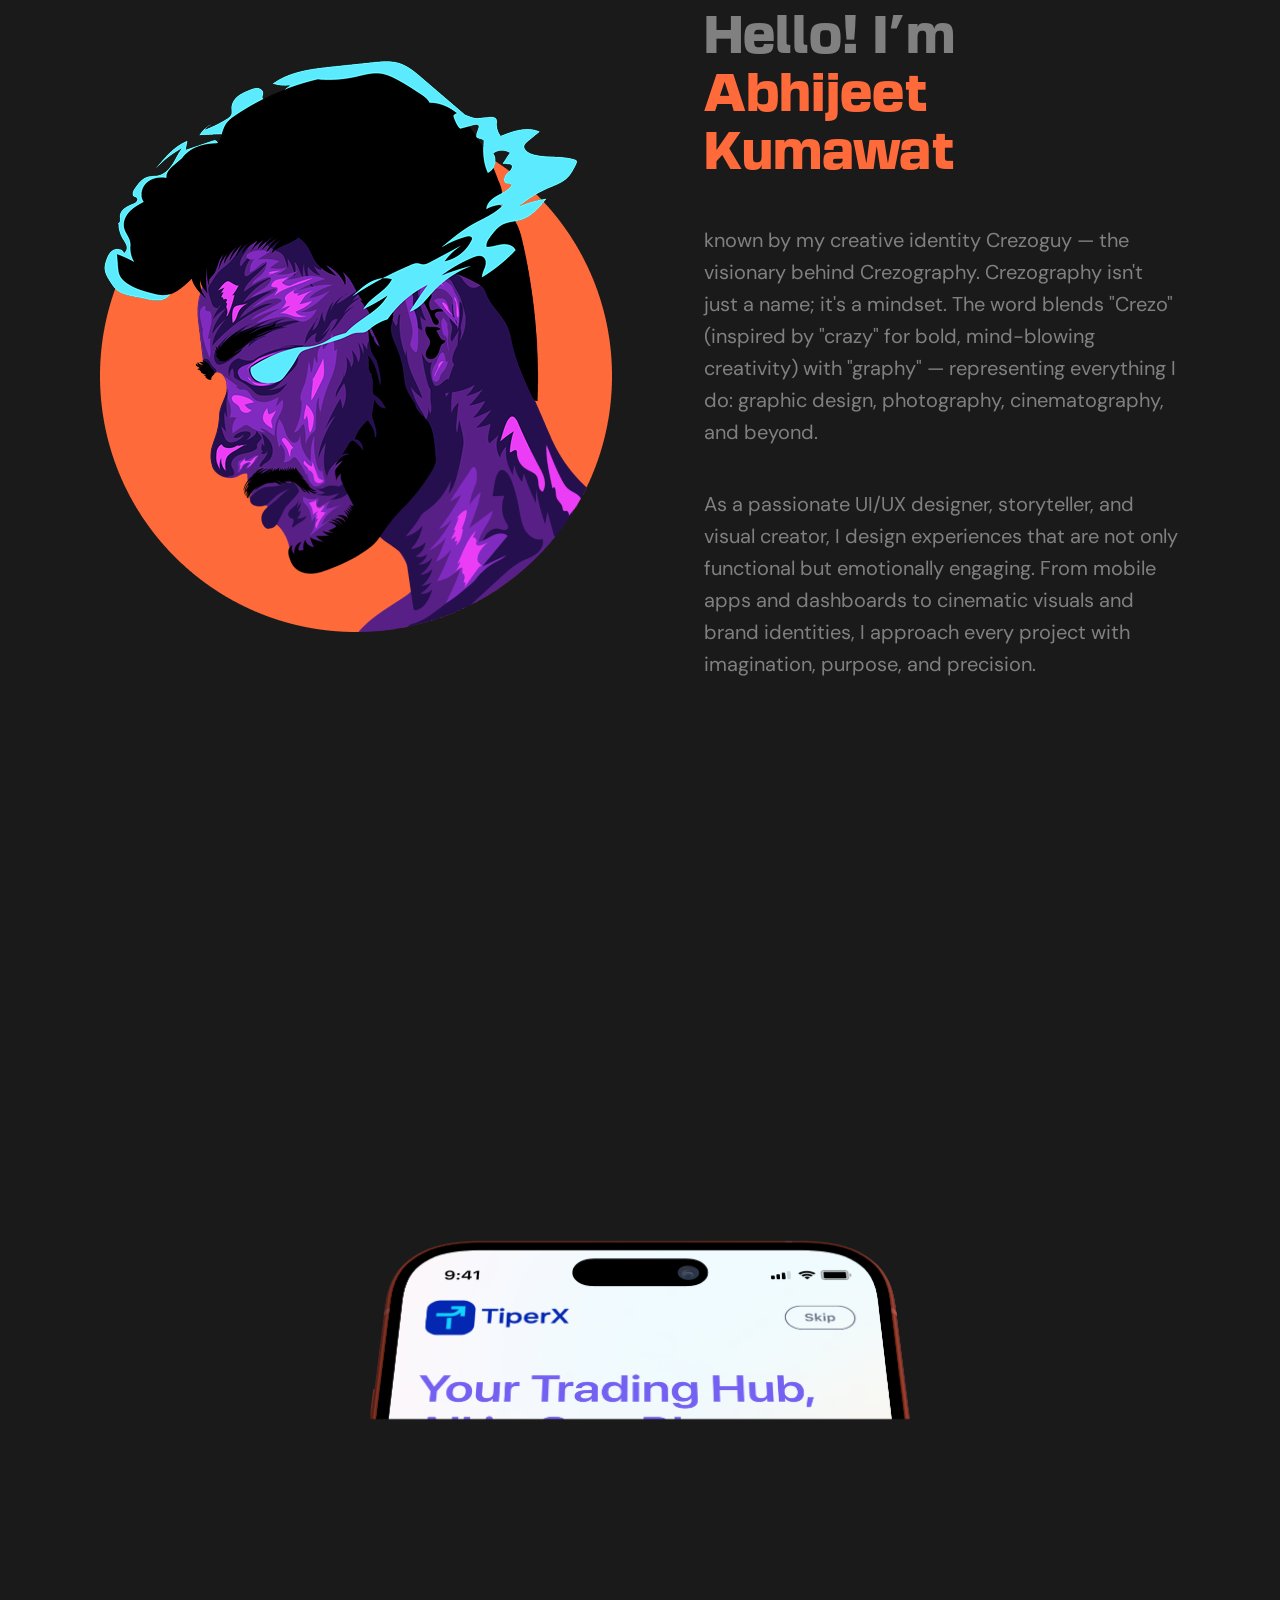
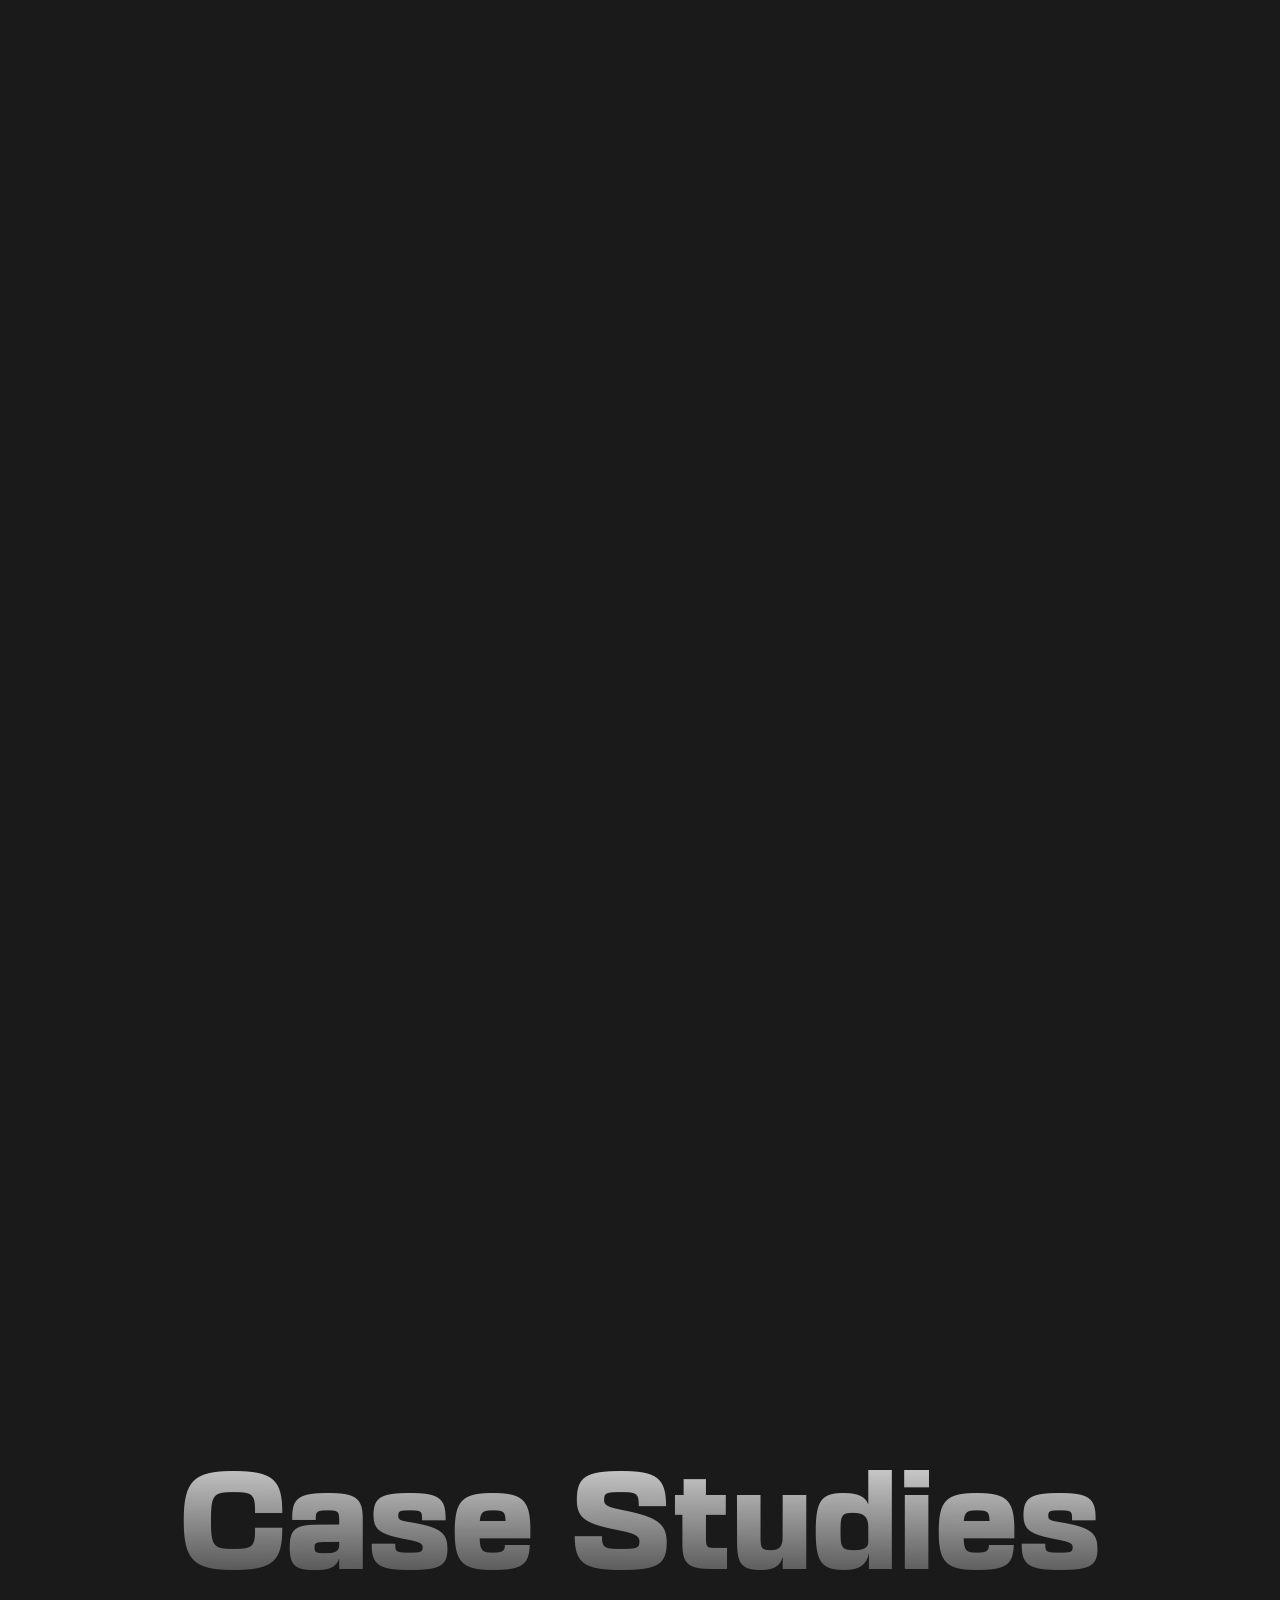
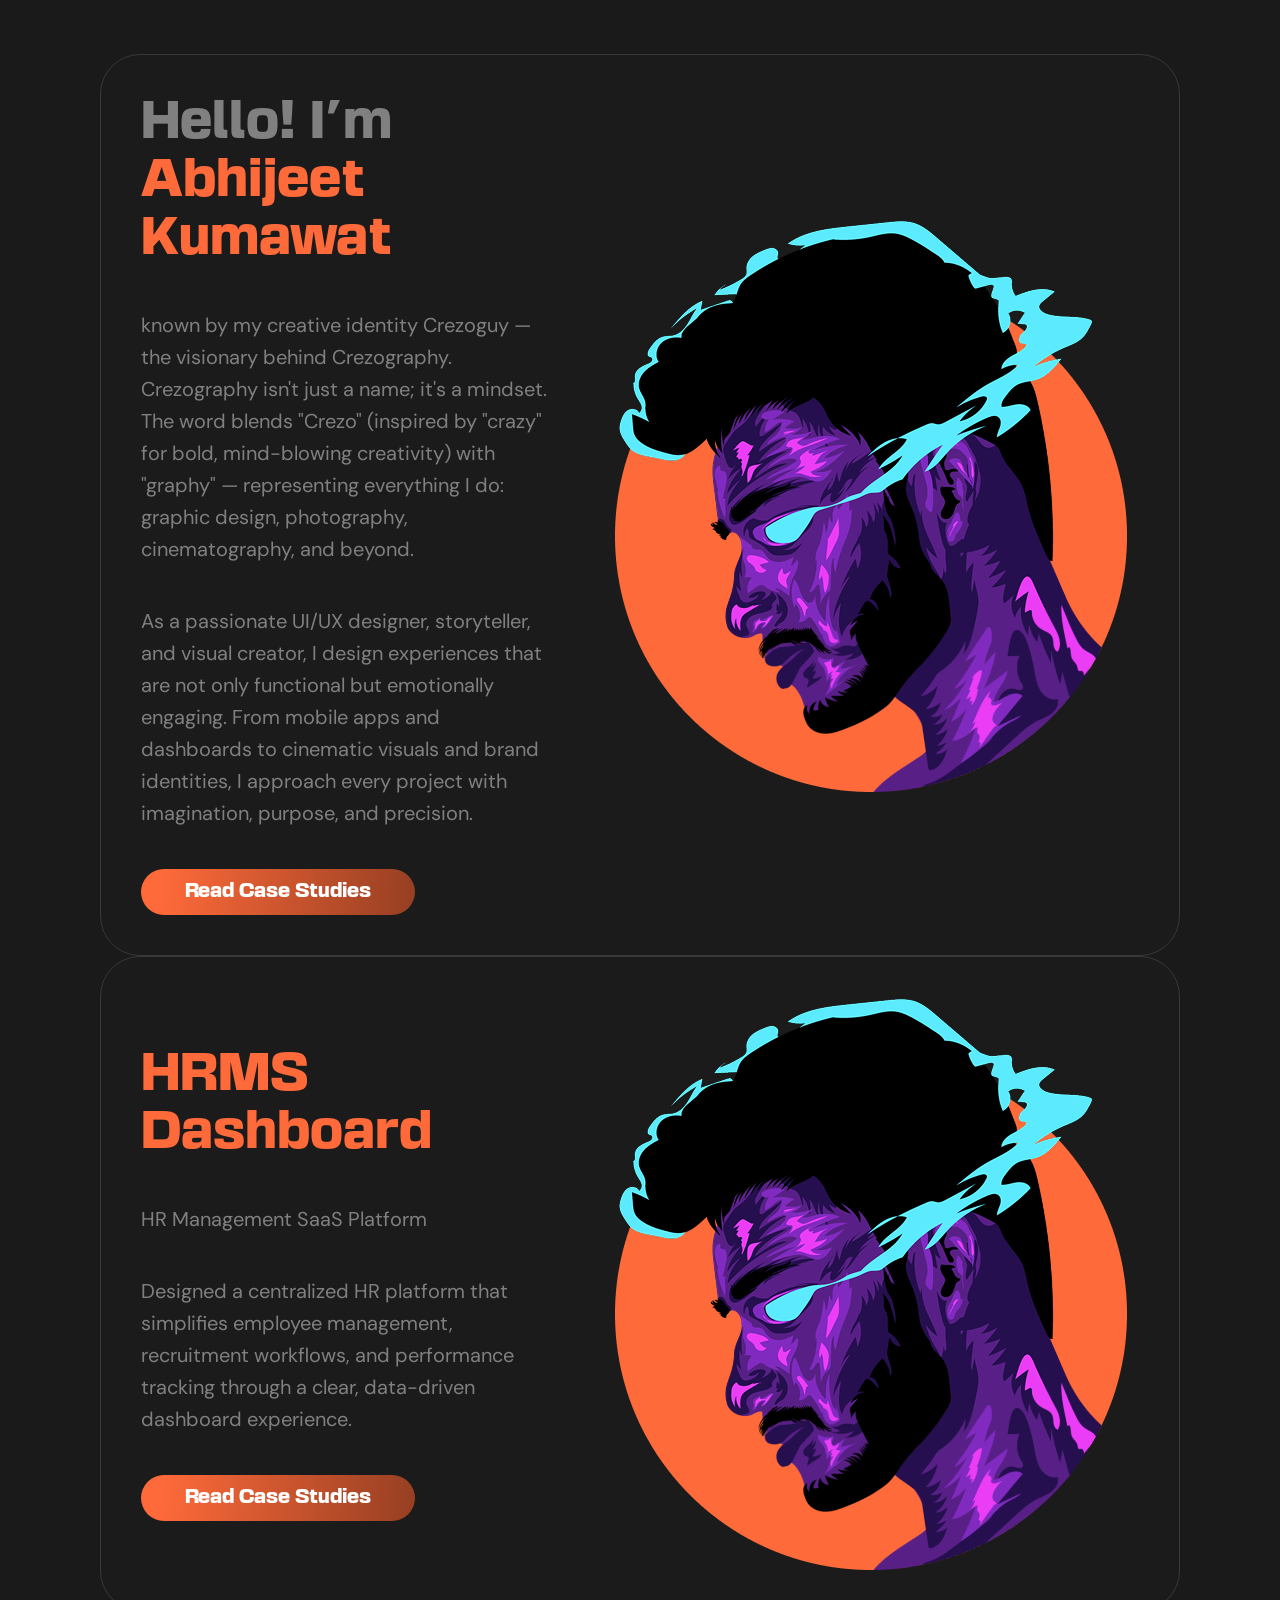
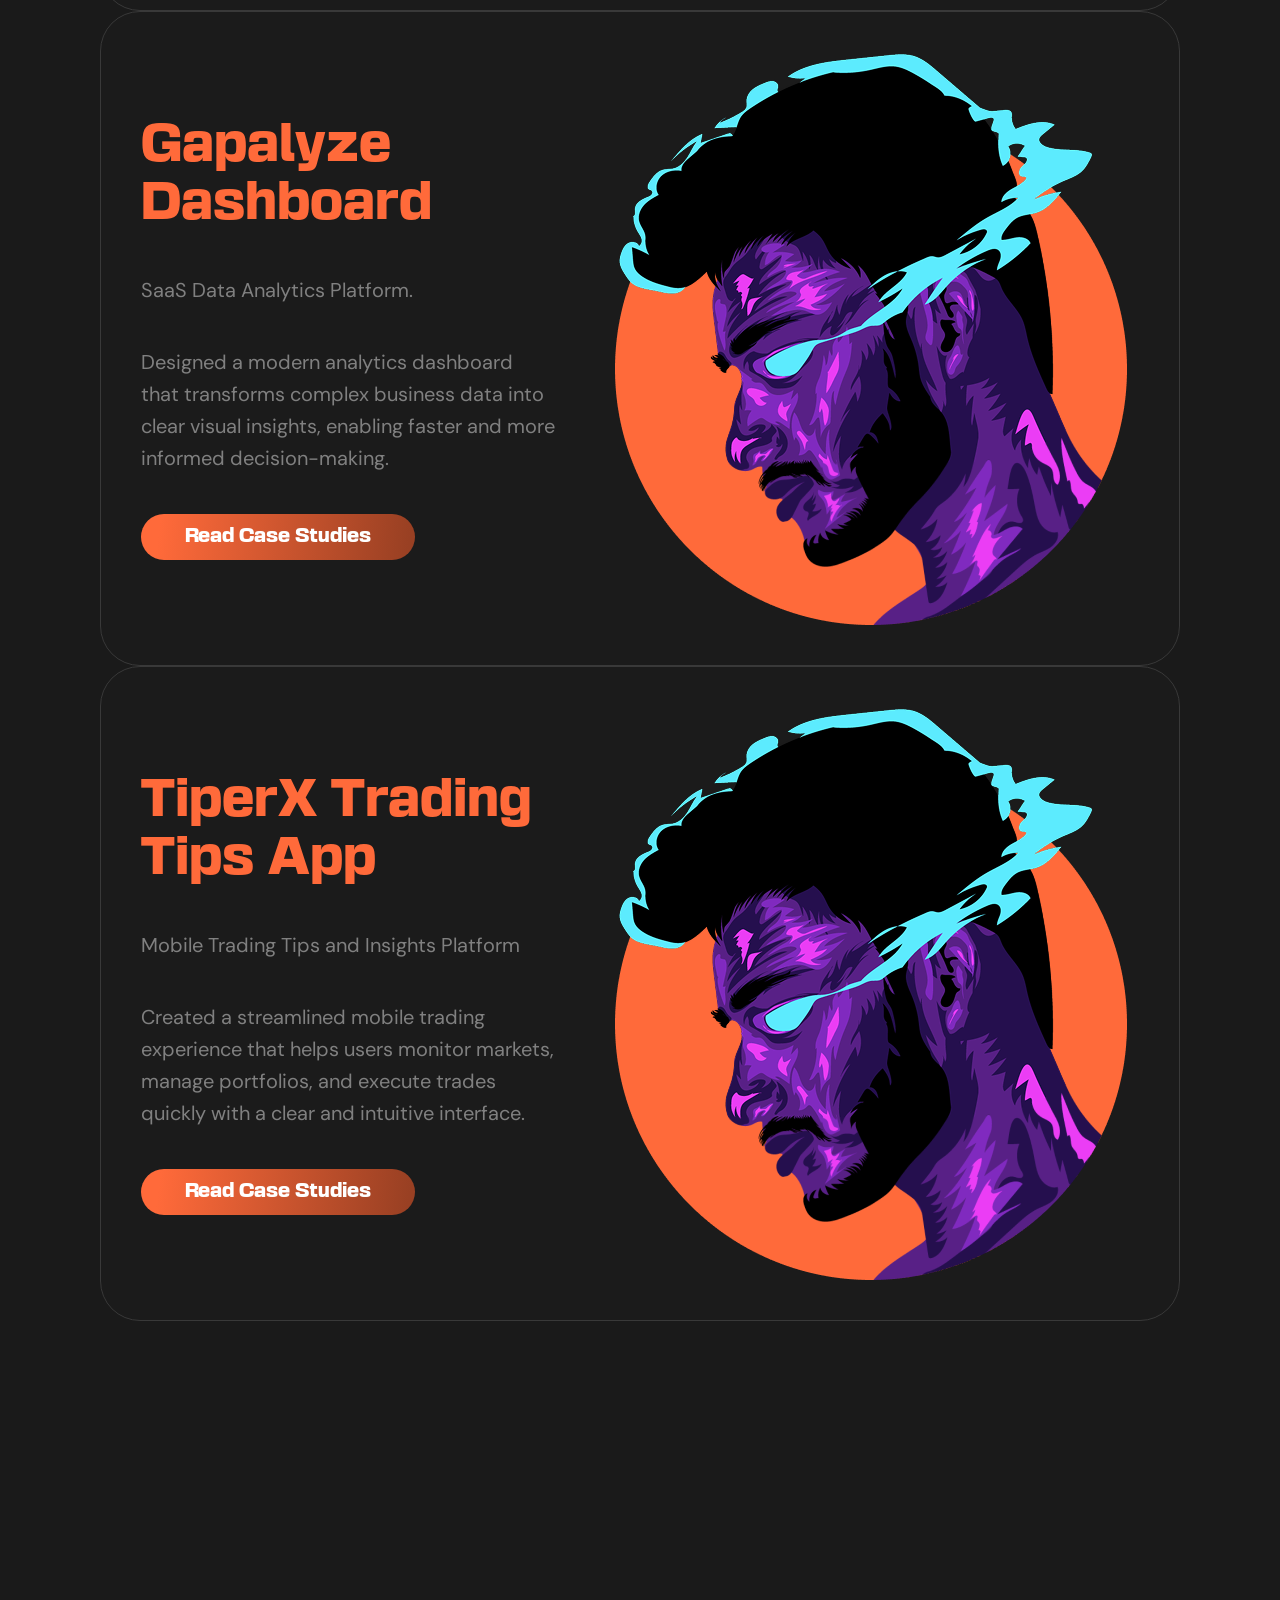
==== commit ec74ccc6: "update changes" ====
--- a/index.html
+++ b/index.html
@@ -84,7 +84,7 @@
 
             <section class="case-study-section">
                 <h3 class="case-heading">Case Studies</h3>
-                <div class="case-study-1">
+                <div class="case-study-1 case-study">
                     <div class="content">
                         <h5>Hello! I'm <span class="highlight-name">Abhijeet Kumawat </span></h5>
                         <p id="abtpara">known by my creative identity Crezoguy — the visionary behind Crezography.
@@ -99,7 +99,7 @@
                         <img src="images/Group 8.png" alt="">
                     </div>
                 </div>
-                <div class="case-study-2">
+                <div class="case-study-2 case-study">
                     <div class="content">
                         <h5><span class="highlight-name">HRMS Dashboard </span></h5>
                         <p id="abtpara">HR Management SaaS Platform</p>
@@ -110,7 +110,7 @@
                         <img src="images/Group 8.png" alt="">
                     </div>
                 </div>
-                <div class="case-study-3">
+                <div class="case-study-3 case-study">
                     <div class="content">
                         <h5><span class="highlight-name">Gapalyze Dashboard </span></h5>
                         <p id="abtpara">SaaS Data Analytics Platform.</p>
@@ -121,7 +121,7 @@
                         <img src="images/Group 8.png" alt="">
                     </div>
                 </div>
-                <div class="case-study-4">
+                <div class="case-study-4 case-study">
                     <div class="content">
                         <h5 class="highlight-name">TiperX Trading Tips App </h5>
                         <p id="abtpara">Mobile Trading Tips and Insights Platform</p>
--- a/style.css
+++ b/style.css
@@ -1,29 +1,70 @@
+/* ═══════════════════════════════
+   BASE & RESET
+═══════════════════════════════ */
+@font-face {
+    font-family: 'Basement';
+    src: url('./fonts/BasementGrotesque-Black_v1.202.otf') format('opentype');
+    font-weight: normal;
+    font-style: normal;
+}
+
+
+*,
+*::before,
+*::after {
+    box-sizing: border-box;
+}
+
 html {
     box-sizing: border-box;
+    scroll-behavior: smooth;
+    font-family: 'Basement', sans-serif;
 }
 
 body {
     background-color: #1A1A1A;
-    align-items: center;
-
-}
-
+    margin: 0;
+    padding: 0;
+    overflow-x: hidden;
+}
+
+img {
+    max-width: 100%;
+    height: auto;
+    display: block;
+}
+
+ul {
+    list-style: none;
+    margin: 0;
+    padding: 0;
+}
+
+/* ═══════════════════════════════
+   LAYOUT
+═══════════════════════════════ */
 .container {
     padding: 0 100px;
 }
 
+/* ═══════════════════════════════
+   NAV
+═══════════════════════════════ */
 header {
-    padding-top: 0px;
-}
-
-
-/* nav bar css */
+    padding-top: 0;
+}
+
 nav {
     display: flex;
     align-items: center;
     justify-content: space-between;
-    /* max-width: 1600px; */
-    margin: 0 auto;
+    padding: 20px 0;
+    position: relative;
+}
+
+nav img {
+    height: 40px;
+    width: auto;
 }
 
 ul {
@@ -36,47 +77,91 @@
     flex-direction: column;
     color: #ffffff;
     font-size: 20px;
-    font-family: instrument sans;
-}
-
-button {
-    /* background-color: #FF6A3A; */
+    font-family: 'Instrument Sans', sans-serif;
+    cursor: pointer;
+    transition: color 0.2s;
+}
+
+nav li:hover {
+    color: #FF6A3A;
+}
+
+.hire-btn {
     background: linear-gradient(96.14deg, #FF6A3A 6.95%, #994023 97.18%);
     color: #ffffff;
-    font-family: instrument sans;
+    font-family: 'Basement', sans-serif;
     font-size: 20px;
     font-weight: 400;
-    width: 130;
     border-radius: 30px;
     border: none;
-    padding-top: 10px;
-    padding-right: 30px;
-    padding-bottom: 10px;
-    padding-left: 30px;
-    gap: 10px;}
-
-/* hero saction css */
-
+    padding: 10px 30px;
+    cursor: pointer;
+    white-space: nowrap;
+}
+
+/* Hamburger - hidden on desktop */
+.hamburger {
+    display: none;
+    flex-direction: column;
+    justify-content: space-between;
+    width: 28px;
+    height: 20px;
+    background: transparent;
+    border: none;
+    padding: 0;
+    cursor: pointer;
+    z-index: 200;
+}
+
+.hamburger span {
+    display: block;
+    width: 100%;
+    height: 2px;
+    background: #fff;
+    border-radius: 2px;
+    transition: all 0.3s;
+}
+
+.hamburger.active span:nth-child(1) {
+    transform: translateY(9px) rotate(45deg);
+}
+
+.hamburger.active span:nth-child(2) {
+    opacity: 0;
+}
+
+.hamburger.active span:nth-child(3) {
+    transform: translateY(-9px) rotate(-45deg);
+}
+
+/* ═══════════════════════════════
+   MAIN CONTAINER
+═══════════════════════════════ */
 .main-container {
     display: flex;
     flex-direction: column;
     justify-content: center;
-    /* max-width: 1600px; */
     margin: 0 auto;
     gap: 200px;
 }
 
+/* ═══════════════════════════════
+   HERO SECTION
+═══════════════════════════════ */
 .hero-section {
     display: flex;
     flex-direction: column;
     height: 70vh;
+    min-height: 400px;
     justify-content: center;
     padding-top: 60px;
+    position: relative;
 }
 
 .text-container {
     display: flex;
     align-items: center;
+    position: relative;
 }
 
 #text {
@@ -93,22 +178,28 @@
 }
 
 h1 {
-    font-family: instrument sans;
+    font-family: 'Basement', sans-serif;
     font-size: 164px;
+    font-weight: 500 !important;
+    margin: 0;
+    color: transparent;
+    line-height: 1;
+}
+
+.gradient-text {
+    background: linear-gradient(180.41deg, #FFFFFF -40.42%, rgba(32, 34, 39, 0) 128.9%);
+    -webkit-background-clip: text;
+    background-clip: text;
+    font-weight: 500 !important;
+}
+
+.hero-hello {
+    font-family: 'Basement', sans-serif;
+    font-size: 48px;
+    color: #808080;
+    margin: 0;
     font-weight: 700;
-    color: line;
-    margin: 0px 0px;
-    color: transparent;
-
-}
-
-.gradient-text {
-
-    background: linear-gradient(180.41deg, #FFFFFF -40.42%, rgba(32, 34, 39, 0) 128.9%);
-
-    -webkit-background-clip: text;
-}
-
+}
 
 .radial-blur {
     position: absolute;
@@ -120,10 +211,8 @@
     background: radial-gradient(circle, rgba(255, 106, 58, 0.7) 0%, rgba(255, 106, 58, 0) 70%);
     filter: blur(120px);
     z-index: -10;
-}
-
-
-
+    pointer-events: none;
+}
 
 .top {
     display: flex;
@@ -137,13 +226,15 @@
     width: 600px;
     height: 600px;
     z-index: 3;
+    pointer-events: none;
 }
 
 h2 {
-    font-family: sf pro;
+    font-family: 'Urbanist', sans-serif;
     font-size: 150px;
     margin: 0;
     font-weight: 800;
+    line-height: 1;
 }
 
 .stroke {
@@ -160,7 +251,7 @@
 }
 
 .top .jojo-img {
-    z-index: 0;
+    z-index: 1;
     position: absolute;
 }
 
@@ -175,61 +266,102 @@
     padding-top: 580px;
 }
 
+/* ═══════════════════════════════
+   ABOUT TEXT HEADLINE
+═══════════════════════════════ */
+.about-text {
+    display: flex;
+    padding-top: 100px;
+    align-items: center;
+    font-size: 90px;
+    font-weight: 800;
+    font-family: 'Basement', sans-serif;
+    color: #ffffff;
+    margin: 0;
+    line-height: 1.1;
+}
+
+/* ═══════════════════════════════
+   ABOUT SECTION
+═══════════════════════════════ */
 .about {
     display: flex;
-    /* max-width: 1600px; */
     justify-content: space-around;
     align-items: center;
-    /* margin: 0 auto; */
     gap: 80px;
-    /* padding-top: 100px; */
-}
-.case-study-1,.case-study-2,.case-study-3,.case-study-4 {
-    display: flex;
-    /* max-width: 1600px; */
-    justify-content: space-around;
-    align-items: center;
-    /* margin: 0 auto; */
-    gap: 60px;
-    opacity: 1;
-    border-radius: 40px;
-    border-width: 1px;
-    padding: 40px;
-    border: 1px solid #393939;
-    top: 10%;
-	position: sticky;
-	z-index: 0;
-    background: #1B1B1B;
-    margin-bottom: 60px;
-
-}
-.case-heading{
+}
+
+.about-img {
+    flex-shrink: 0;
+}
+
+/* ═══════════════════════════════
+   CASE STUDIES
+═══════════════════════════════ */
+.case-study-section {
+    /* display: flex;
+    flex-direction: column; */
+        position: relative;
+    padding-bottom: 300px; /* scroll space */
+}
+
+.case-heading {
     background: linear-gradient(180.41deg, #FFFFFF -40.42%, rgba(32, 34, 39, 0) 128.9%);
     -webkit-background-clip: text;
     -webkit-text-fill-color: transparent;
+    background-clip: text;
     position: sticky;
-    font-family: Basement Grotesque;
+    top: 0;
+    /* font-family: 'Basement', sans-serif; */
+    font-family: 'Basement', sans-serif;
     font-weight: 800;
-    font-style: Black;
     font-size: 124px;
-    leading-trim: CAP_HEIGHT;
     line-height: 100%;
-    letter-spacing: 0%;
     text-align: center;
     margin-bottom: 60px;
-
-}
-.case-btn{
+    z-index: 1;
+}
+
+.case-study-1,
+.case-study-2,
+.case-study-3,
+.case-study-4 {
+    display: flex;
+    justify-content: space-around;
+    align-items: center;
+    gap: 60px;
+    border-radius: 40px;
+    padding: 40px;
+    border: 1px solid #393939;
+    background: #1B1B1B;
+    /* margin-bottom: 60px; */
+    position: sticky;
+    top: 20%;
+    z-index: 0;
+    transform-origin: top center;
+    transition: transform 0.1s linear;
+
+}
+
+.case-study {
+    transform-origin: center top;
+}   
+.case-img {
+    flex-shrink: 0;
+}
+
+.case-btn {
     width: 274px;
-}
-
-.about-text {
-    display: flex;
-    padding-top: 100px;
-    align-items: center;
-    /* margin: 0 auto; */
-    font-size: 90px;
-    font-weight: 800;
+    background: linear-gradient(96.14deg, #FF6A3A 6.95%, #994023 97.18%);
+    color: #ffffff;
+    font-family: 'Basement', sans-serif;
+    font-size: 18px;
+    font-weight: 400;
+    border-radius: 30px;
+    border: none;
+    padding: 12px 30px;
+    cursor: pointer;
+    text-align: center;
 }
 
 .content {
@@ -239,19 +371,18 @@
 }
 
 h3 {
-    font-family: instrument sans;
+    font-family: 'Basement', sans-serif;
     font-size: 64px;
-    margin: 0px 0px;
+    margin: 0;
     color: #ffffff;
 }
 
 h5 {
-    font-family: instrument sans;
+    font-family: 'Basement', sans-serif;
     font-size: 48px;
     color: #808080;
-    margin: 0px 0px;
+    margin: 0;
     font-weight: 700;
-    align-items: flex-start;
 }
 
 .highlight-name {
@@ -260,109 +391,391 @@
 }
 
 p {
-    font-family: Dm Sans;
+    font-family: 'DM Sans', sans-serif;
     font-size: 20px;
     color: #808080;
-    margin: 0px 0px;
+    margin: 0;
+    line-height: 1.6;
 }
 
 /* ═══════════════════════════════
    CINEMATIC SCROLL SECTION
 ═══════════════════════════════ */
 .cinematic-section {
-  position: relative;
-  /* tall enough for 17 frames with breathing room */
-  height: 550vh;
-  /* background: #000; */
+    position: relative;
+    height: 550vh;
 }
 
 .cinematic-sticky {
-  position: sticky;
-  top: 0;
-  height: 100vh;
-  display: flex;
-  align-items: center;
-  justify-content: center;
-  overflow: hidden;
-}
-
-/* Dark ambient bg that subtly shifts */
+    position: sticky;
+    top: 0;
+    height: 100vh;
+    display: flex;
+    align-items: center;
+    justify-content: center;
+    overflow: hidden;
+}
+
 .ambient-bg {
-  position: absolute;
-  inset: 0;
-  /* background: radial-gradient(ellipse 120% 100% at 50% 50%, #0d0818 0%, #000 100%); */
-  transition: background 0.5s;
-}
-
-/* grain overlay */
+    position: absolute;
+    inset: 0;
+    transition: background 0.5s;
+}
+
 .ambient-bg::after {
-  content: '';
-  position: absolute;
-  inset: 0;
-  /* background-image: url("data:image/svg+xml,%3Csvg viewBox='0 0 256 256' xmlns='http://www.w3.org/2000/svg'%3E%3Cfilter id='n'%3E%3CfeTurbulence type='fractalNoise' baseFrequency='0.9' numOctaves='4' stitchTiles='stitch'/%3E%3C/filter%3E%3Crect width='100%25' height='100%25' filter='url(%23n)' opacity='0.04'/%3E%3C/svg%3E"); */
-  pointer-events: none;
-  opacity: 0.5;
-}
-
-/* The frame canvas */
+    content: '';
+    position: absolute;
+    inset: 0;
+    pointer-events: none;
+    opacity: 0.5;
+}
+
 .frame-canvas {
-  position: relative;
-  z-index: 2;
-  display: flex;
-  align-items: center;
-  justify-content: center;
-  width: 50%;
-  height: 100%;
+    position: relative;
+    z-index: 2;
+    display: flex;
+    align-items: center;
+    justify-content: center;
+    width: 50%;
+    height: 100%;
 }
 
 .device-img {
-  position: absolute;
-  top: 0;
-  left: 0;
-  width: 100%;
-  height: 100%;
-  object-fit: contain;
-  opacity: 0;
-  transition: none;
-  user-select: none;
-  pointer-events: none;
-  will-change: opacity, transform;
+    position: absolute;
+    top: 0;
+    left: 0;
+    width: 100%;
+    height: 100%;
+    object-fit: contain;
+    opacity: 0;
+    transition: none;
+    user-select: none;
+    pointer-events: none;
+    will-change: opacity, transform;
 }
 
 .device-img.active {
-  opacity: 1;
-}
-
-
-/* Frame counter */
-.frame-counter {
-  position: fixed;
-  left: 36px;
-  bottom: 36px;
-  z-index: 100;
-  font-size: 11px;
-  letter-spacing: 0.2em;
-  color: rgba(255,255,255,0.25);
-  opacity: 0;
-  transition: opacity 0.4s;
-  font-variant-numeric: tabular-nums;
-}
-
-.frame-counter.visible { opacity: 1; }
-
-.frame-counter b {
-  color: rgba(255,255,255,0.6);
-  font-size: 15px;
-  font-weight: 700;
-}
-
+    opacity: 1;
+}
+
+.frame-dots {
+    display: flex;
+    justify-content: center;
+    gap: 8px;
+    padding: 16px 0;
+    opacity: 0;
+    transition: opacity 0.4s;
+}
+
+.frame-dots.visible {
+    opacity: 1;
+}
+
+.fdot {
+    width: 8px;
+    height: 8px;
+    border-radius: 50%;
+    background: rgba(255, 255, 255, 0.2);
+    cursor: pointer;
+    transition: background 0.2s, transform 0.2s;
+}
+
+.fdot.on {
+    background: #FF6A3A;
+    transform: scale(1.3);
+}
 
 body.cinematic-mode .letterbox-top,
 body.cinematic-mode .letterbox-bottom {
-  height: 40px;
-}
-
+    height: 40px;
+}
+
+/* ═══════════════════════════════
+   RESPONSIVE — TABLET (≤1024px)
+═══════════════════════════════ */
+@media (max-width: 1024px) {
+    .container {
+        padding: 0 40px;
+    }
+
+    h1 {
+        font-size: 100px;
+    }
+
+    h2 {
+        font-size: 90px;
+    }
+
+    .top {
+        width: 400px;
+        height: 400px;
+    }
+
+    .name {
+        padding-top: 380px;
+    }
+
+    .about-text {
+        font-size: 60px;
+    }
+
+    .case-heading {
+        font-size: 80px;
+    }
+
+    h3 {
+        font-size: 48px;
+    }
+
+    h5 {
+        font-size: 36px;
+    }
+
+    .hero-hello {
+        font-size: 36px;
+    }
+
+    .main-container {
+        gap: 120px;
+    }
+
+    .about {
+        gap: 40px;
+    }
+
+    .case-study-1,
+    .case-study-2,
+    .case-study-3,
+    .case-study-4 {
+        gap: 30px;
+        padding: 30px;
+    }
+
+    .content {
+        gap: 24px;
+    }
+}
+
+/* ═══════════════════════════════
+   RESPONSIVE — MOBILE (≤768px)
+═══════════════════════════════ */
 @media (max-width: 768px) {
-  body.cinematic-mode .letterbox-top,
-  body.cinematic-mode .letterbox-bottom { height: 20px; }
+    .container {
+        padding: 0 20px;
+    }
+
+    /* NAV */
+    nav {
+        flex-wrap: wrap;
+        padding: 16px 0;
+    }
+
+    .hamburger {
+        display: flex;
+    }
+
+    #nav-links {
+        display: none;
+        flex-direction: column;
+        gap: 0;
+        width: 100%;
+        background: #222;
+        border-radius: 16px;
+        margin-top: 12px;
+        overflow: hidden;
+        order: 3;
+    }
+
+    #nav-links.open {
+        display: flex;
+    }
+
+    nav li {
+        font-size: 18px;
+        padding: 14px 20px;
+        border-bottom: 1px solid #333;
+    }
+
+    nav li:last-child {
+        border-bottom: none;
+    }
+
+    .hire-btn {
+        font-size: 16px;
+        padding: 8px 20px;
+    }
+
+    /* HERO */
+    .hero-section {
+        height: auto;
+        min-height: 80vw;
+        padding-top: 40px;
+    }
+
+    .text-container {
+        flex-direction: column;
+        position: relative;
+    }
+
+    #text {
+        flex-direction: column;
+        align-items: flex-start;
+        padding-bottom: 0;
+        gap: 0;
+        position: relative;
+        z-index: 4;
+    }
+
+    h1 {
+        font-size: clamp(48px, 15vw, 100px);
+    }
+
+    .hero-hello {
+        font-size: clamp(18px, 5vw, 36px);
+    }
+
+    .top {
+        width: clamp(200px, 70vw, 350px);
+        height: clamp(200px, 70vw, 350px);
+        position: relative;
+        top: auto;
+        left: auto;
+        transform: none;
+        margin: 20px auto;
+    }
+
+    h2 {
+        font-size: clamp(40px, 12vw, 80px);
+    }
+
+    .name {
+        padding-top: clamp(180px, 55vw, 320px);
+    }
+
+    .radial-blur {
+        width: 300px;
+        height: 300px;
+    }
+
+    /* ABOUT TEXT */
+    .about-text {
+        font-size: clamp(32px, 8vw, 60px);
+        padding-top: 40px;
+        line-height: 1.15;
+    }
+
+    /* ABOUT SECTION */
+    .about {
+        flex-direction: column;
+        gap: 32px;
+        align-items: flex-start;
+    }
+
+    .about-img {
+        width: 100%;
+        text-align: center;
+    }
+
+    h5 {
+        font-size: clamp(22px, 6vw, 36px);
+    }
+
+    p {
+        font-size: 16px;
+    }
+
+    /* CASE STUDIES */
+    .case-heading {
+        font-size: clamp(40px, 12vw, 80px);
+        position: static;
+        margin-bottom: 32px;
+    }
+
+    .case-study-1,
+    .case-study-2,
+    .case-study-3,
+    .case-study-4 {
+        flex-direction: column;
+        gap: 24px;
+        padding: 24px 20px;
+        border-radius: 24px;
+        position: static;
+        /* disable sticky stacking on mobile */
+        margin-bottom: 24px;
+    }
+
+    .case-img {
+        width: 100%;
+    }
+
+    .case-btn {
+        width: 100%;
+        font-size: 16px;
+        padding: 12px 20px;
+    }
+
+    .content {
+        gap: 16px;
+    }
+
+    h3 {
+        font-size: clamp(28px, 8vw, 48px);
+    }
+
+    /* CINEMATIC */
+    .frame-canvas {
+        width: 90%;
+    }
+
+    .main-container {
+        gap: 80px;
+    }
+
+    body.cinematic-mode .letterbox-top,
+    body.cinematic-mode .letterbox-bottom {
+        height: 20px;
+    }
+}
+
+/* ═══════════════════════════════
+   RESPONSIVE — SMALL MOBILE (≤480px)
+═══════════════════════════════ */
+@media (max-width: 480px) {
+    .container {
+        padding: 0 16px;
+    }
+
+    h1 {
+        font-size: clamp(36px, 13vw, 60px);
+    }
+
+    h2 {
+        font-size: clamp(30px, 10vw, 56px);
+    }
+
+    .name {
+        padding-top: clamp(150px, 50vw, 220px);
+    }
+
+    .top {
+        width: clamp(160px, 60vw, 240px);
+        height: clamp(160px, 60vw, 240px);
+    }
+
+    .about-text {
+        font-size: clamp(26px, 7.5vw, 44px);
+    }
+
+    .case-heading {
+        font-size: clamp(32px, 11vw, 56px);
+    }
+
+    nav li {
+        font-size: 16px;
+    }
+
+    .hire-btn {
+        font-size: 14px;
+        padding: 8px 16px;
+    }
 }
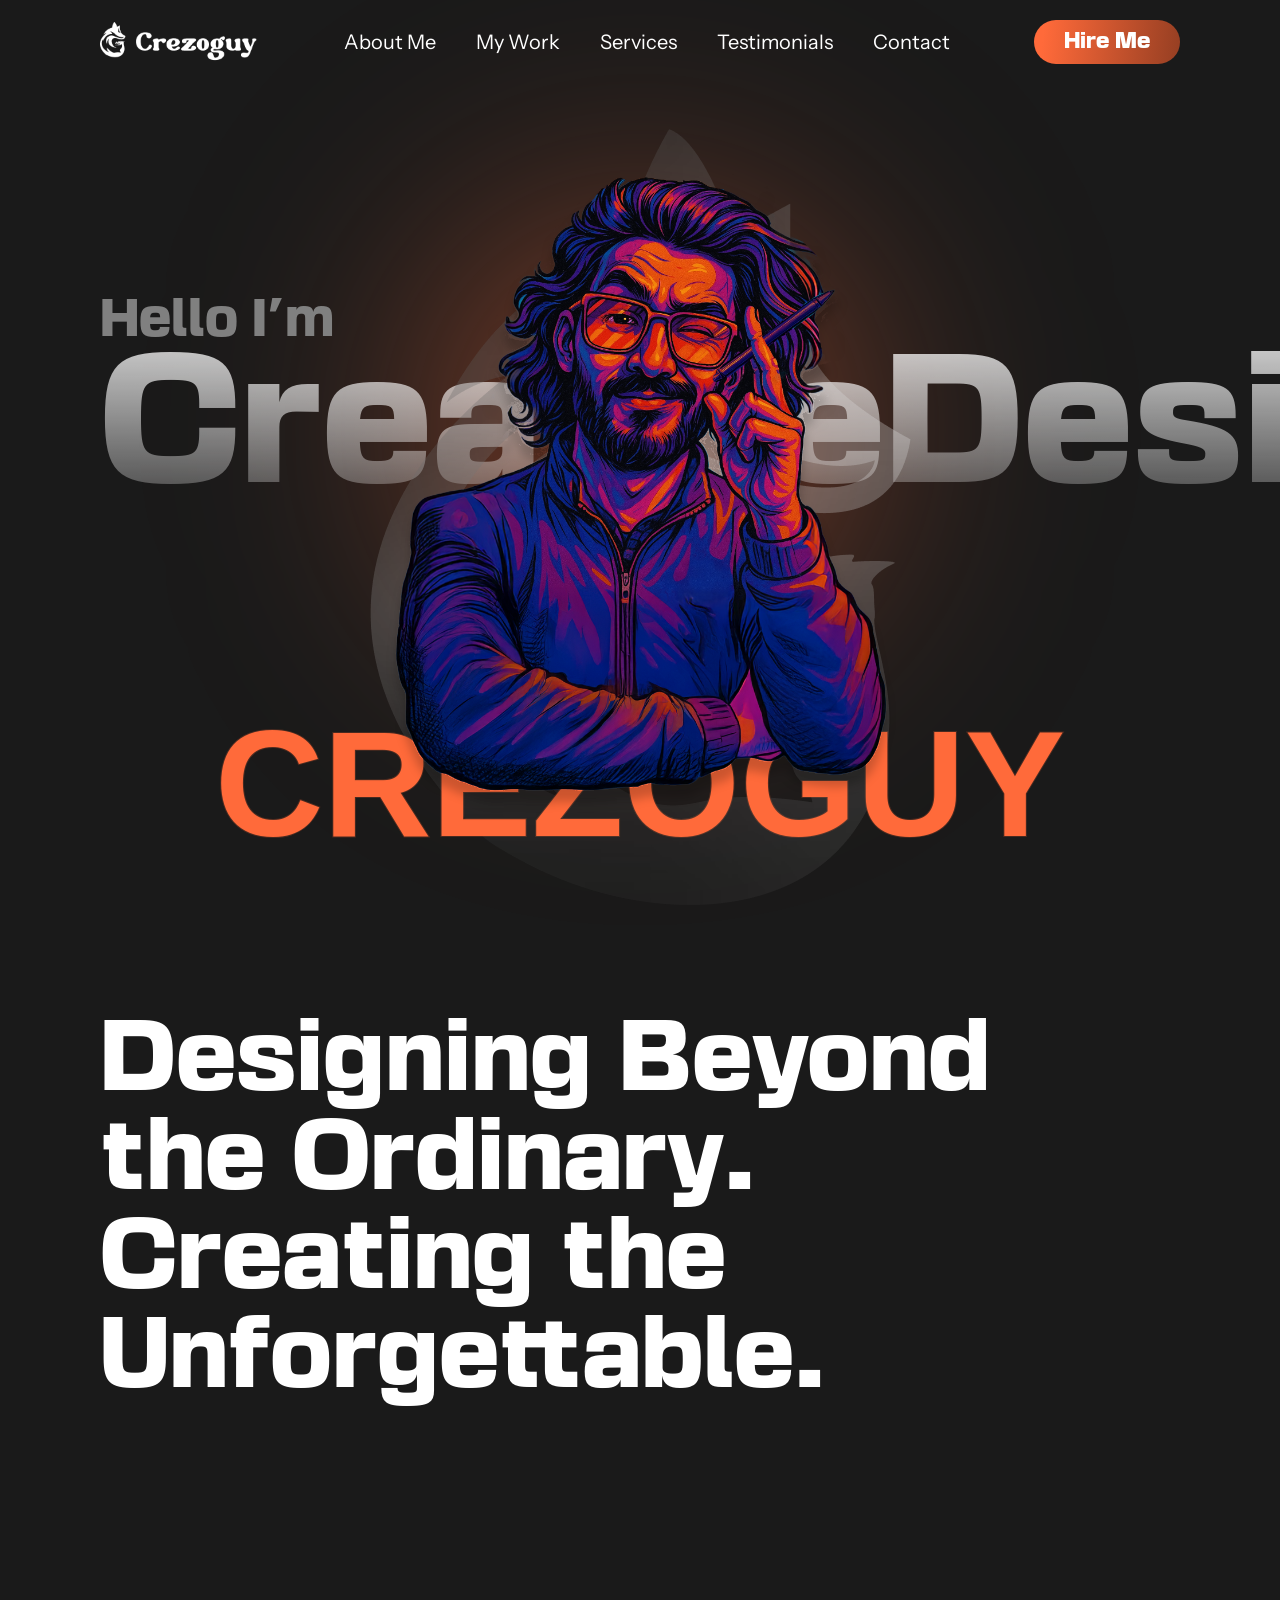
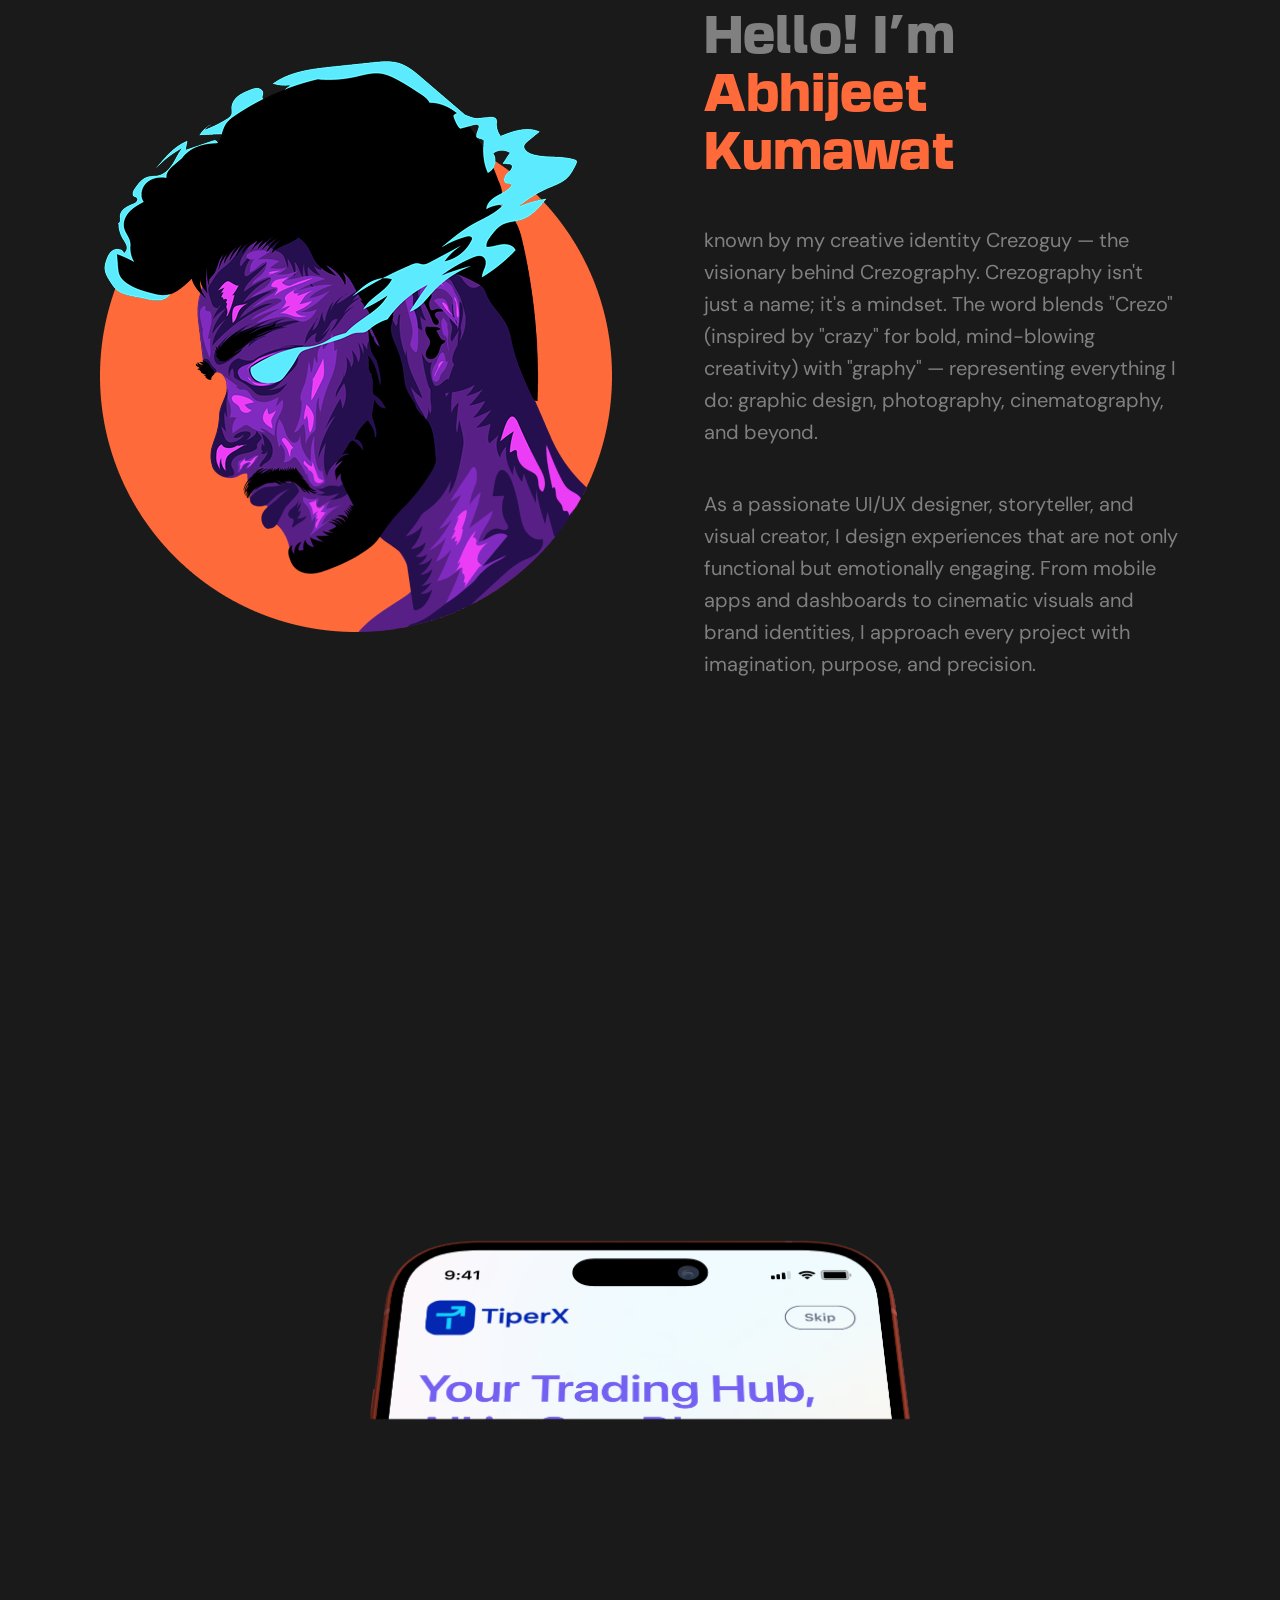
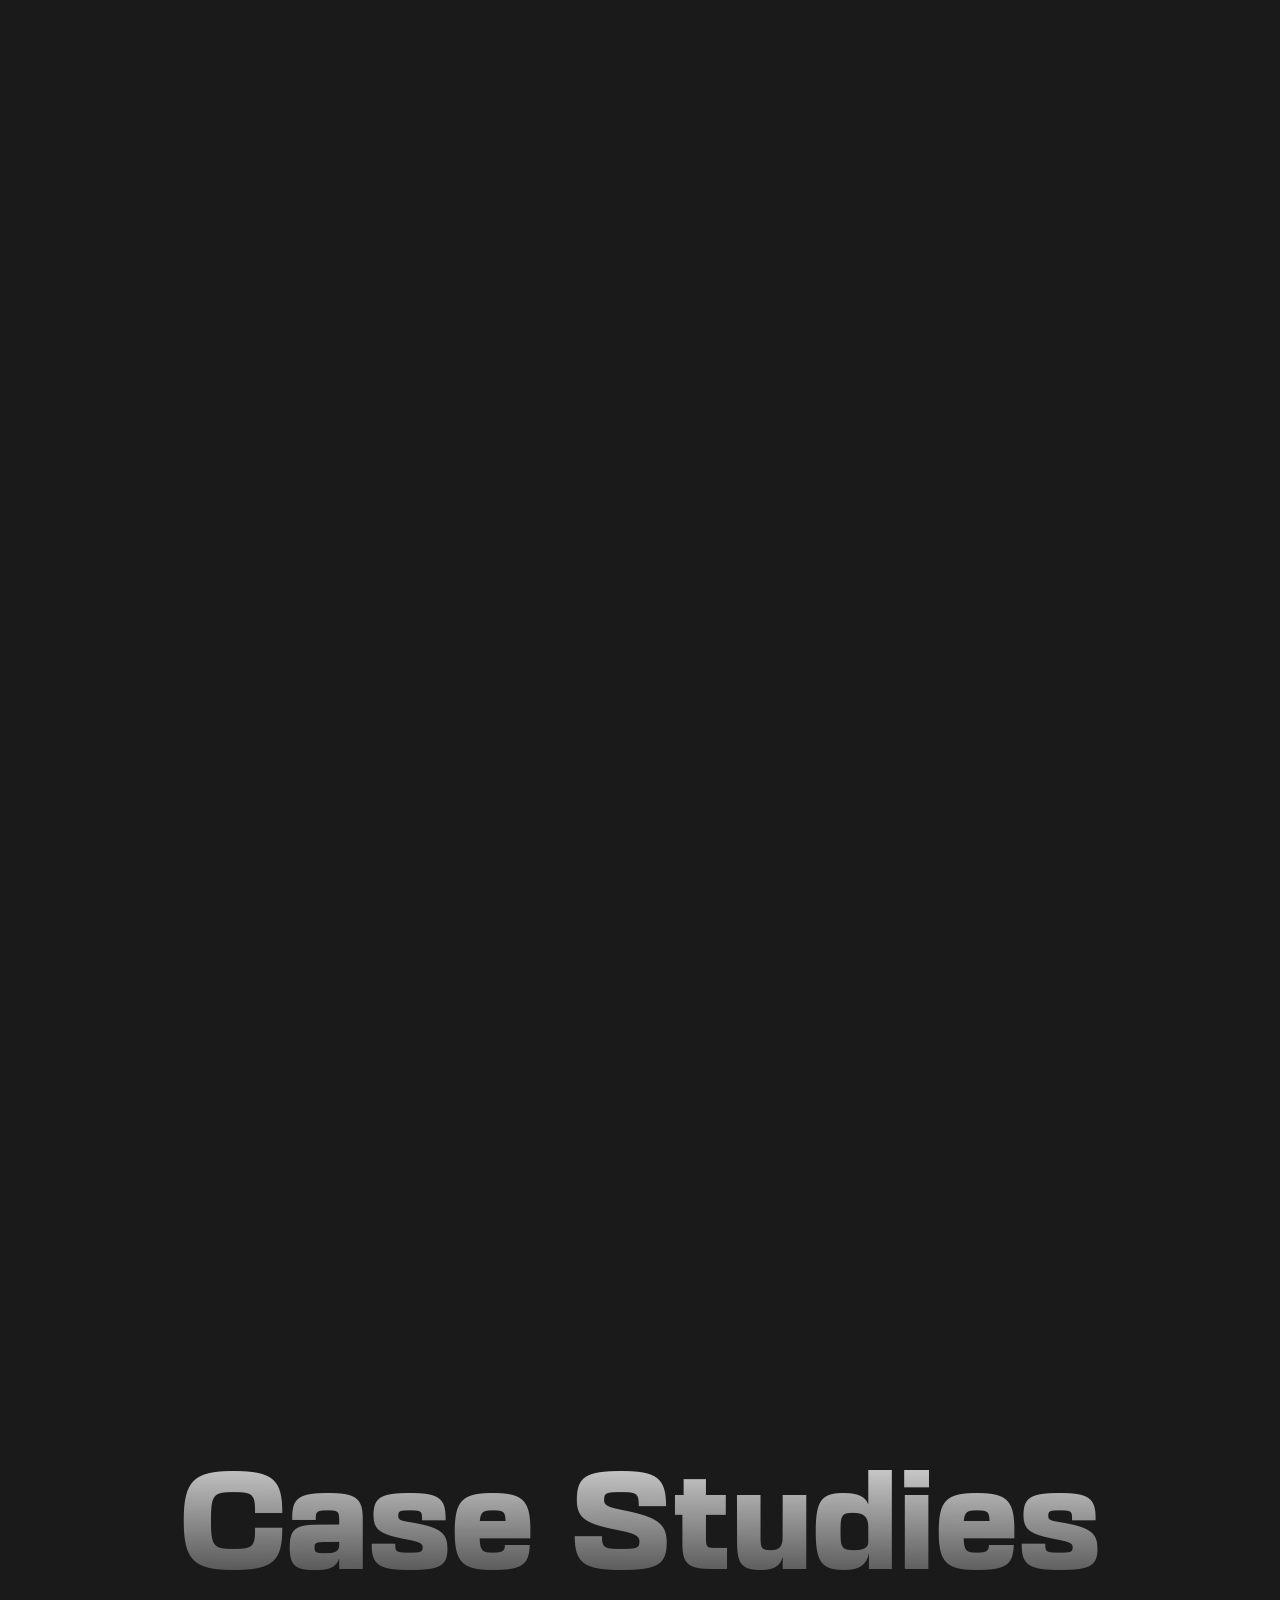
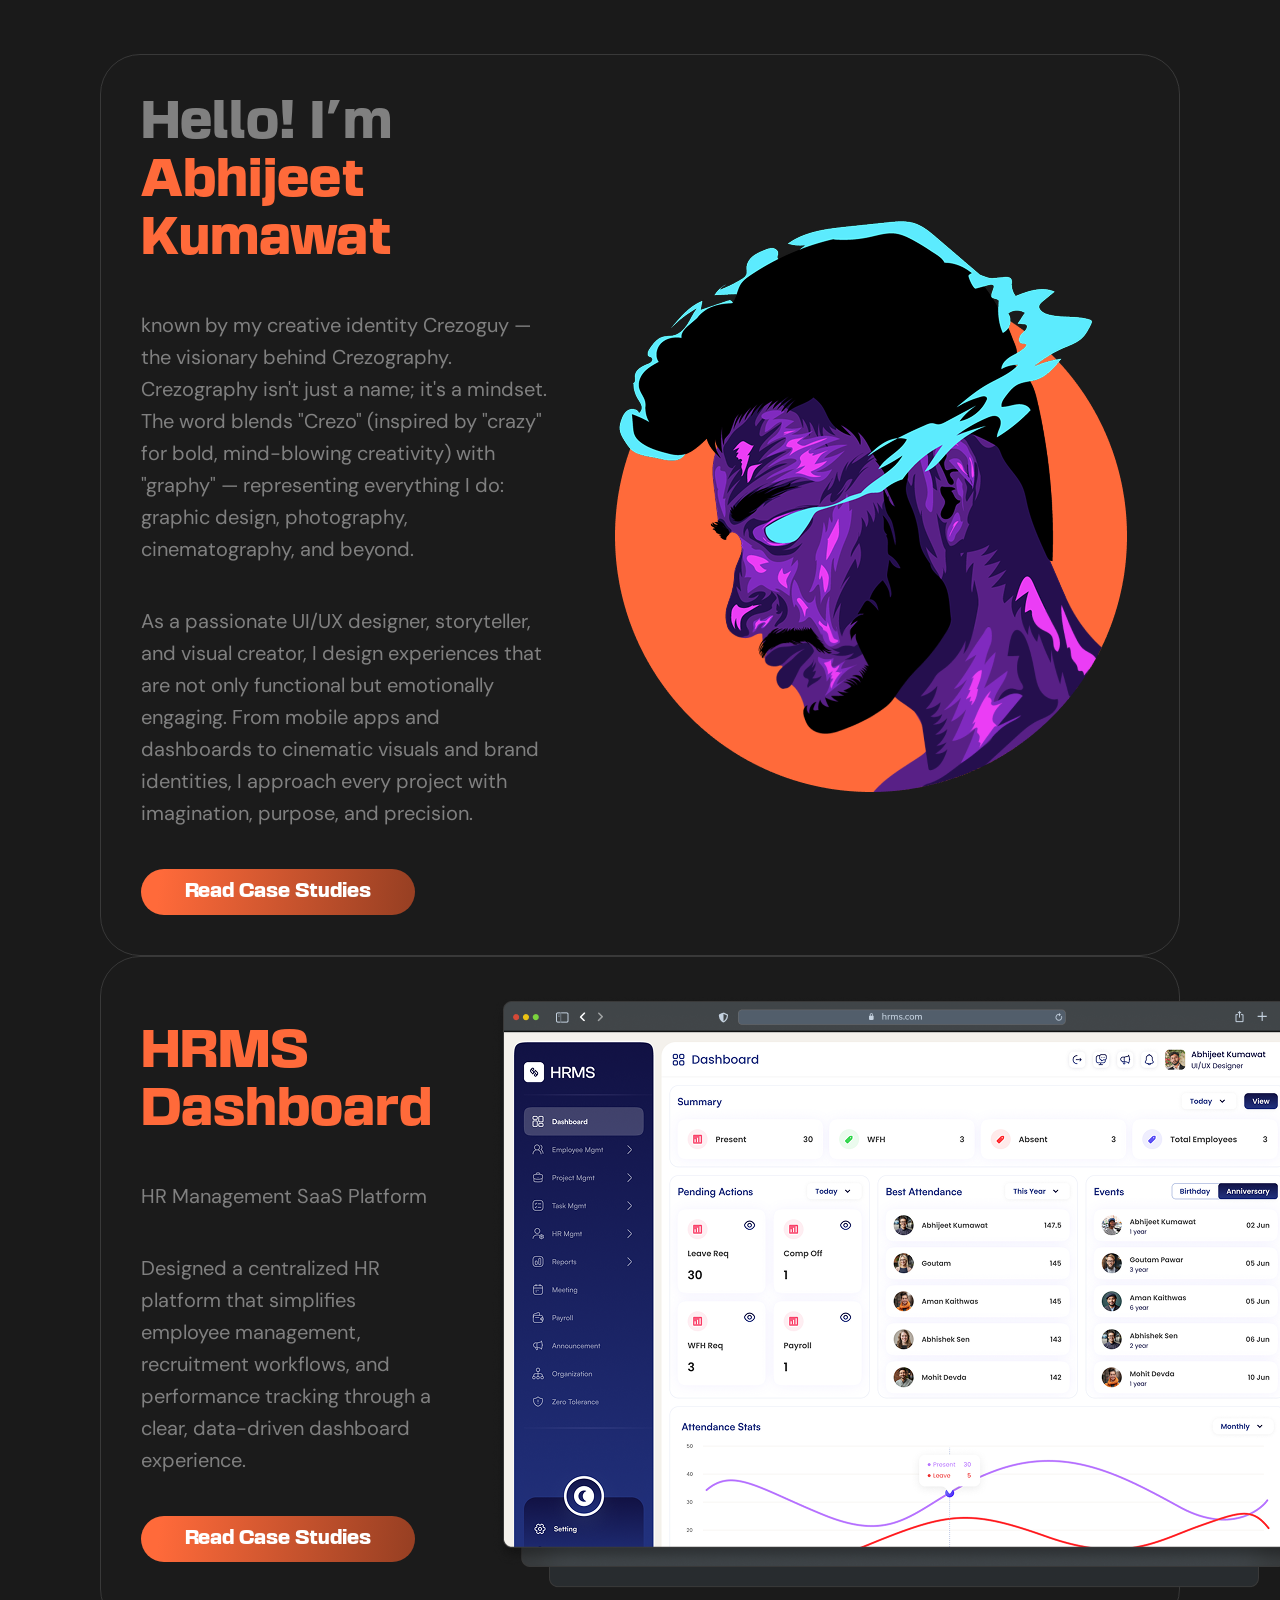
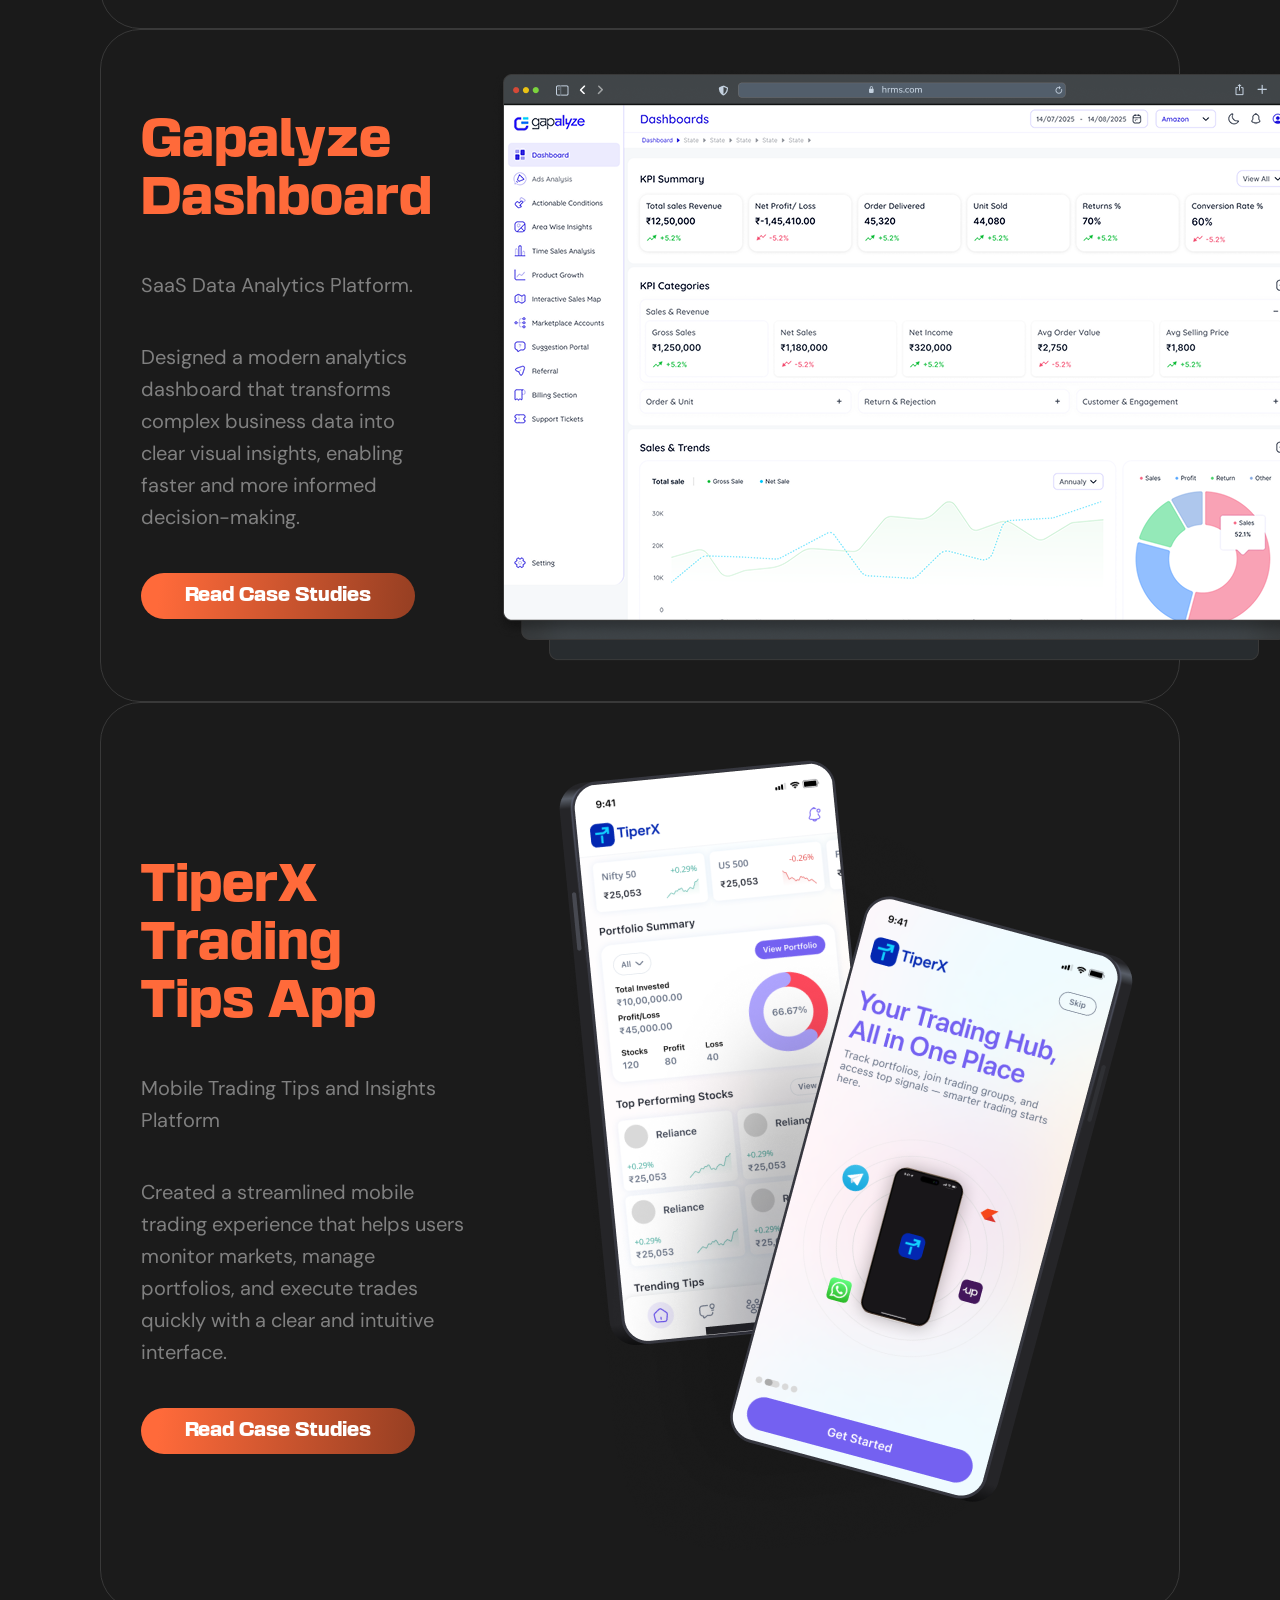
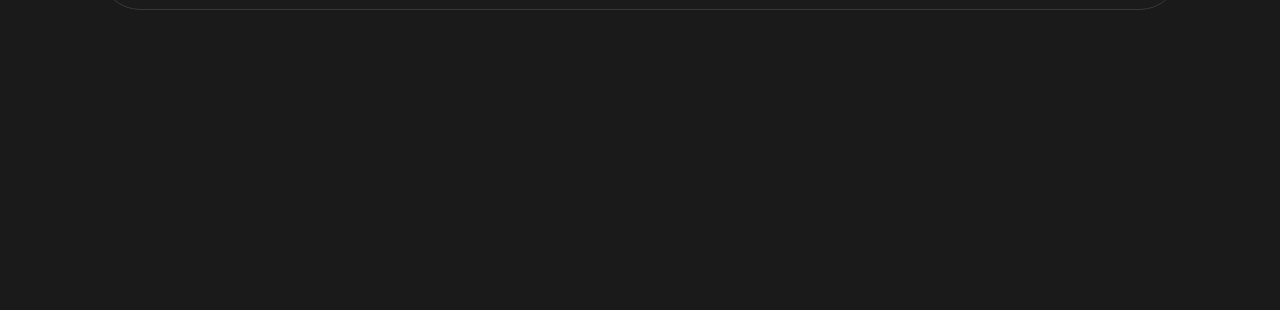
==== commit 6d7cdbe2: "change images" ====
--- a/index.html
+++ b/index.html
@@ -107,7 +107,7 @@
                         <button class="case-btn">Read Case Studies</button>
                     </div>
                     <div class="case-img">
-                        <img src="images/Group 8.png" alt="">
+                        <img src="images/hrms.png" alt="">
                     </div>
                 </div>
                 <div class="case-study-3 case-study">
@@ -118,7 +118,7 @@
                         <button class="case-btn">Read Case Studies</button>
                     </div>
                     <div class="case-img">
-                        <img src="images/Group 8.png" alt="">
+                        <img src="images/gapalyze.png" alt="">
                     </div>
                 </div>
                 <div class="case-study-4 case-study">
@@ -129,7 +129,7 @@
                         <button class="case-btn">Read Case Studies</button>
                     </div>
                     <div class="case-img">
-                        <img src="images/Group 8.png" alt="">
+                        <img src="images/TipperX.png" alt="">
                     </div>
                 </div>
             </section>
@@ -137,21 +137,6 @@
     </div>
     <script src="script.js"></script>
     <script src="https://cdnjs.cloudflare.com/ajax/libs/gsap/3.12.5/gsap.min.js"></script>
-    <script>
-        // Hamburger menu toggle
-        const hamburger = document.getElementById('hamburger');
-        const navLinks = document.getElementById('nav-links');
-        hamburger.addEventListener('click', () => {
-            navLinks.classList.toggle('open');
-            hamburger.classList.toggle('active');
-        });
-        // Close menu on link click
-        navLinks.querySelectorAll('li').forEach(li => {
-            li.addEventListener('click', () => {
-                navLinks.classList.remove('open');
-                hamburger.classList.remove('active');
-            });
-        });
-    </script>
+
 </body>
 </html>
--- a/style.css
+++ b/style.css
@@ -342,6 +342,9 @@
     transition: transform 0.1s linear;
 
 }
+.case-study-4{
+    z-index: 5;
+}
 
 .case-study {
     transform-origin: center top;
@@ -744,6 +747,9 @@
     .container {
         padding: 0 16px;
     }
+   ,hire-btn{
+      display: none;
+   }
 
     h1 {
         font-size: clamp(36px, 13vw, 60px);
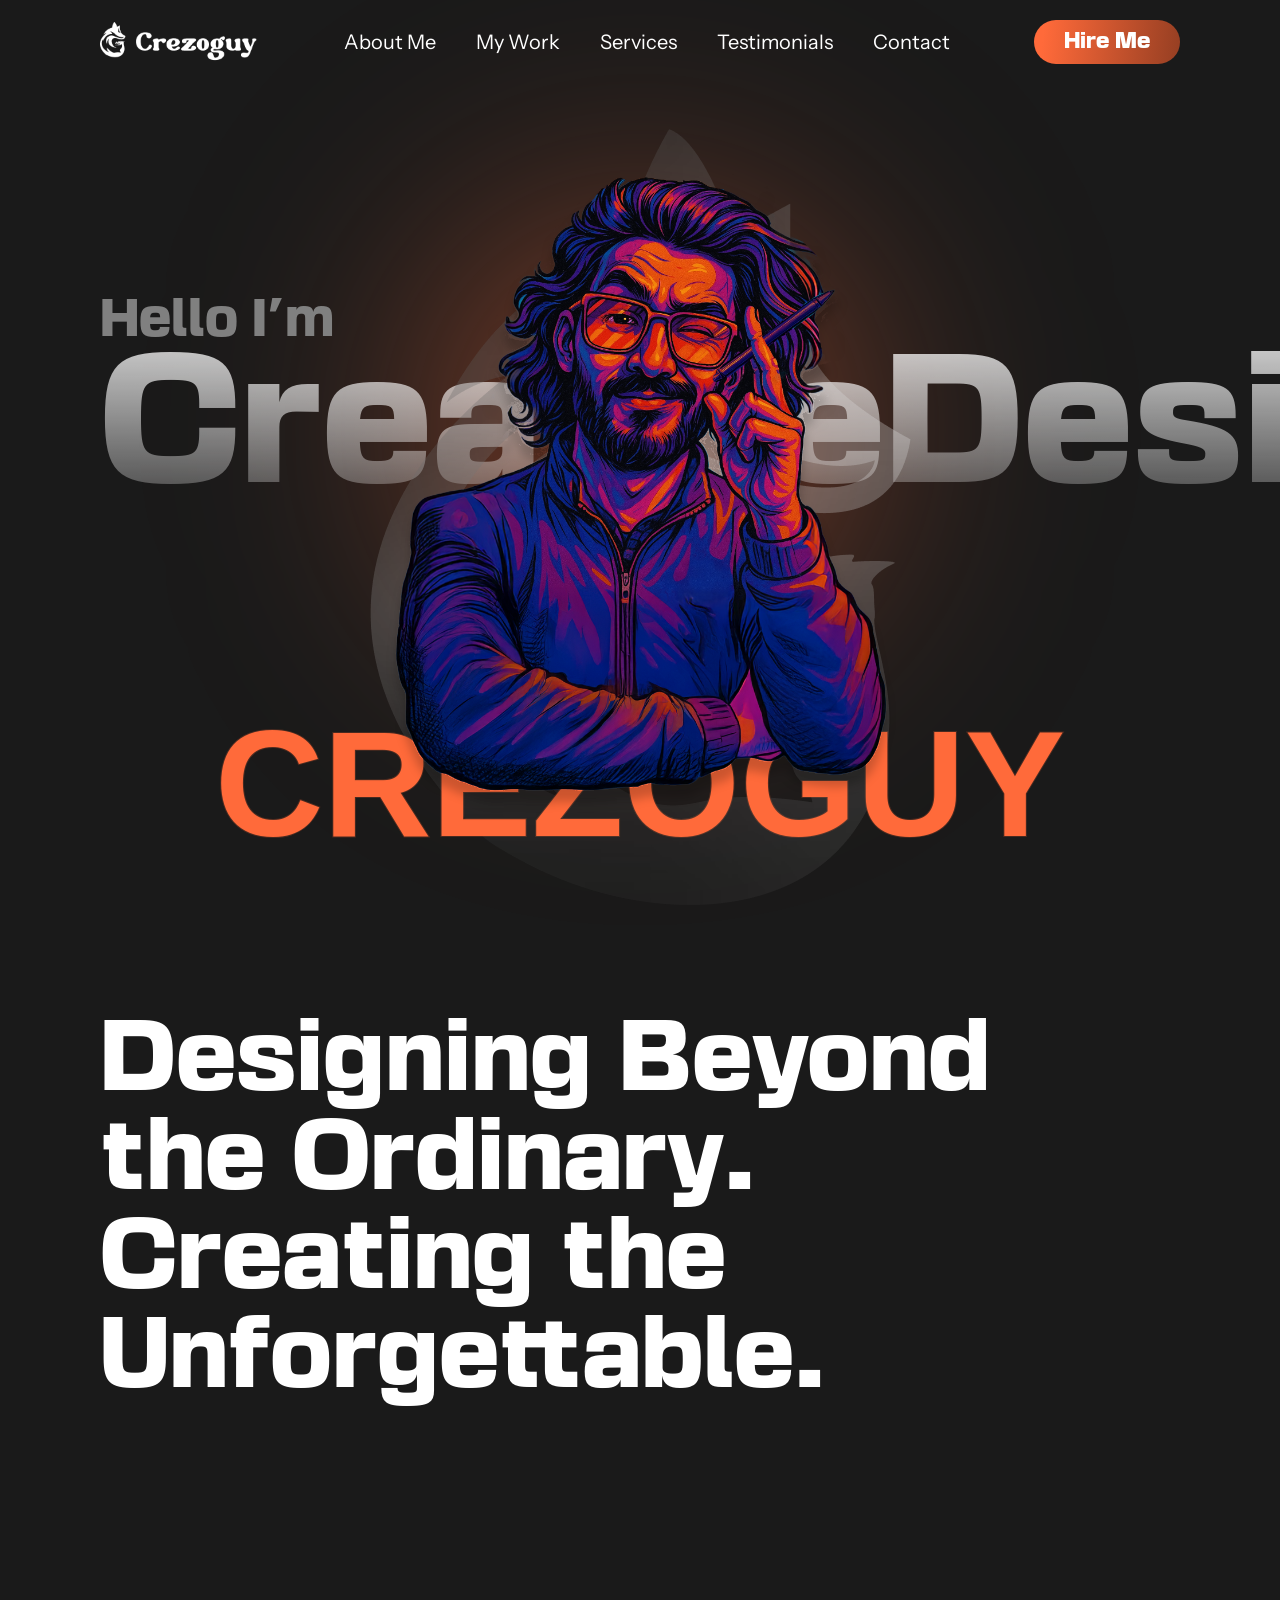
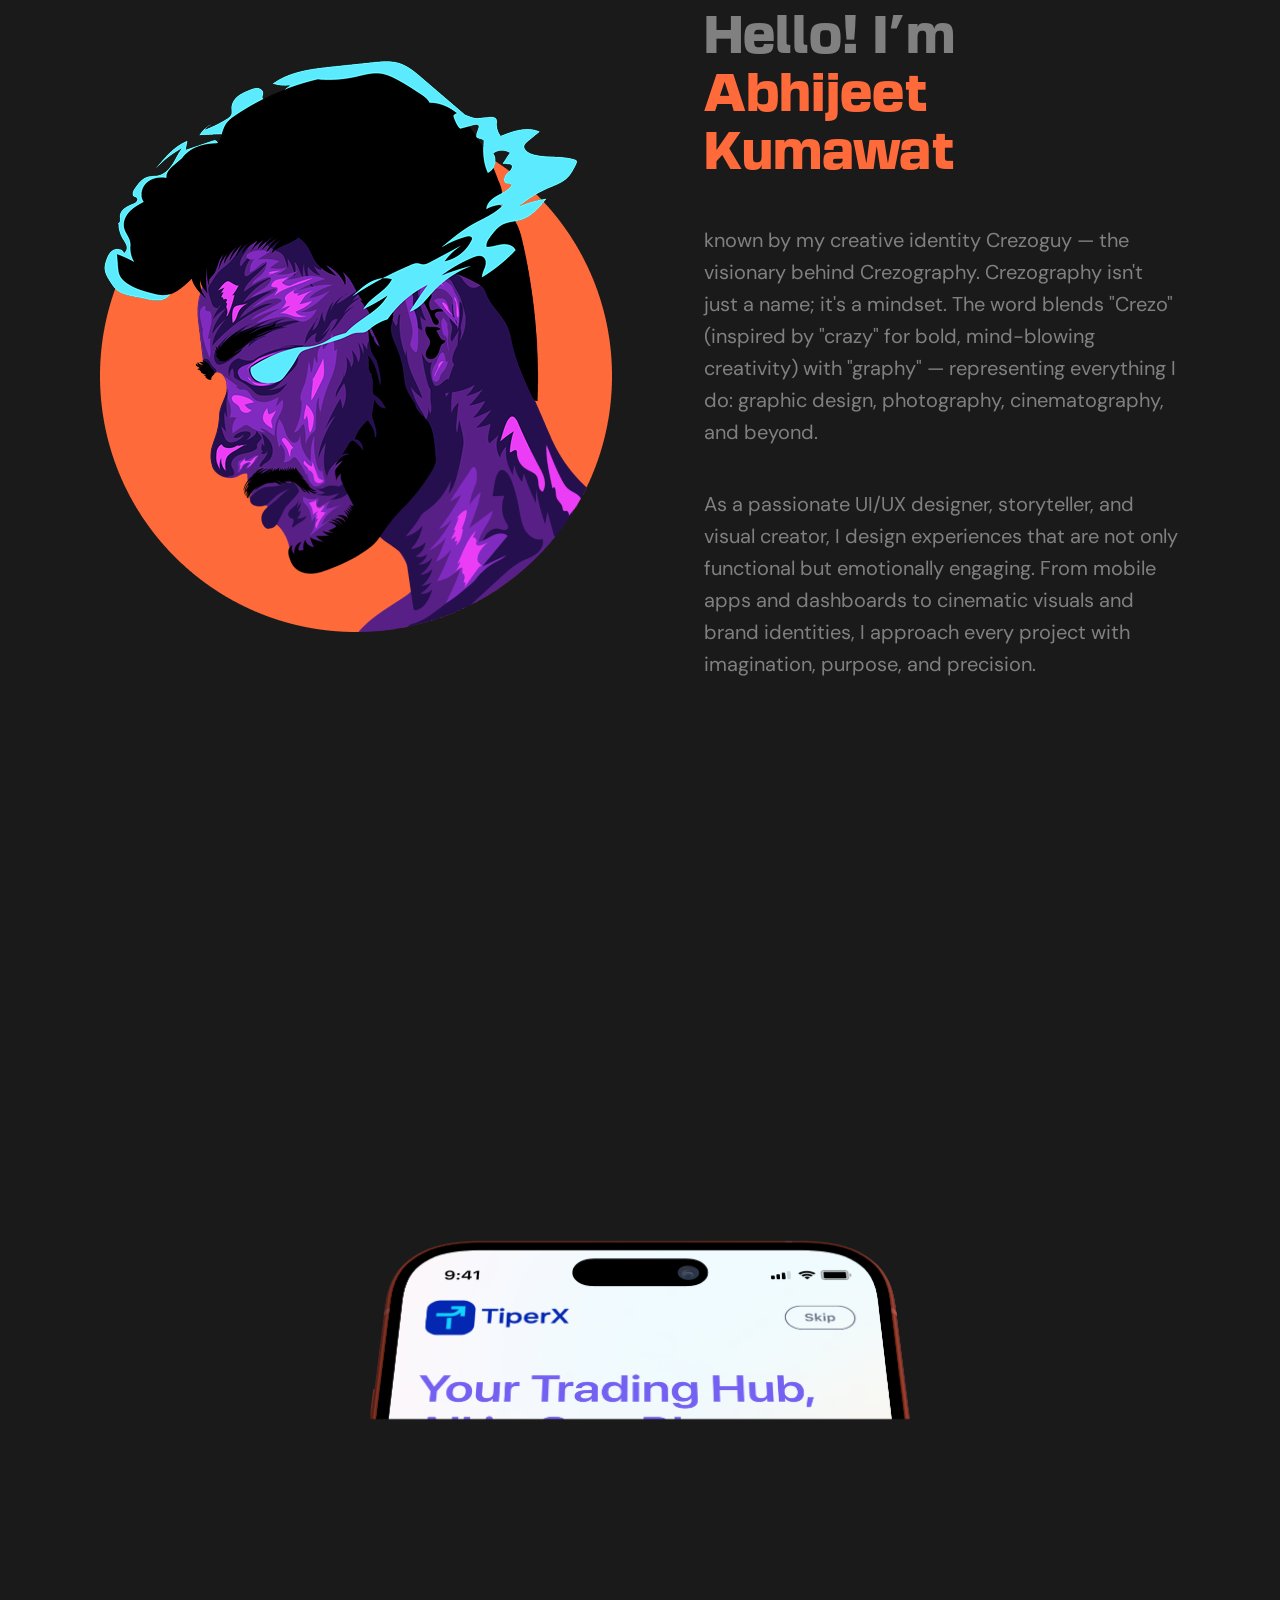
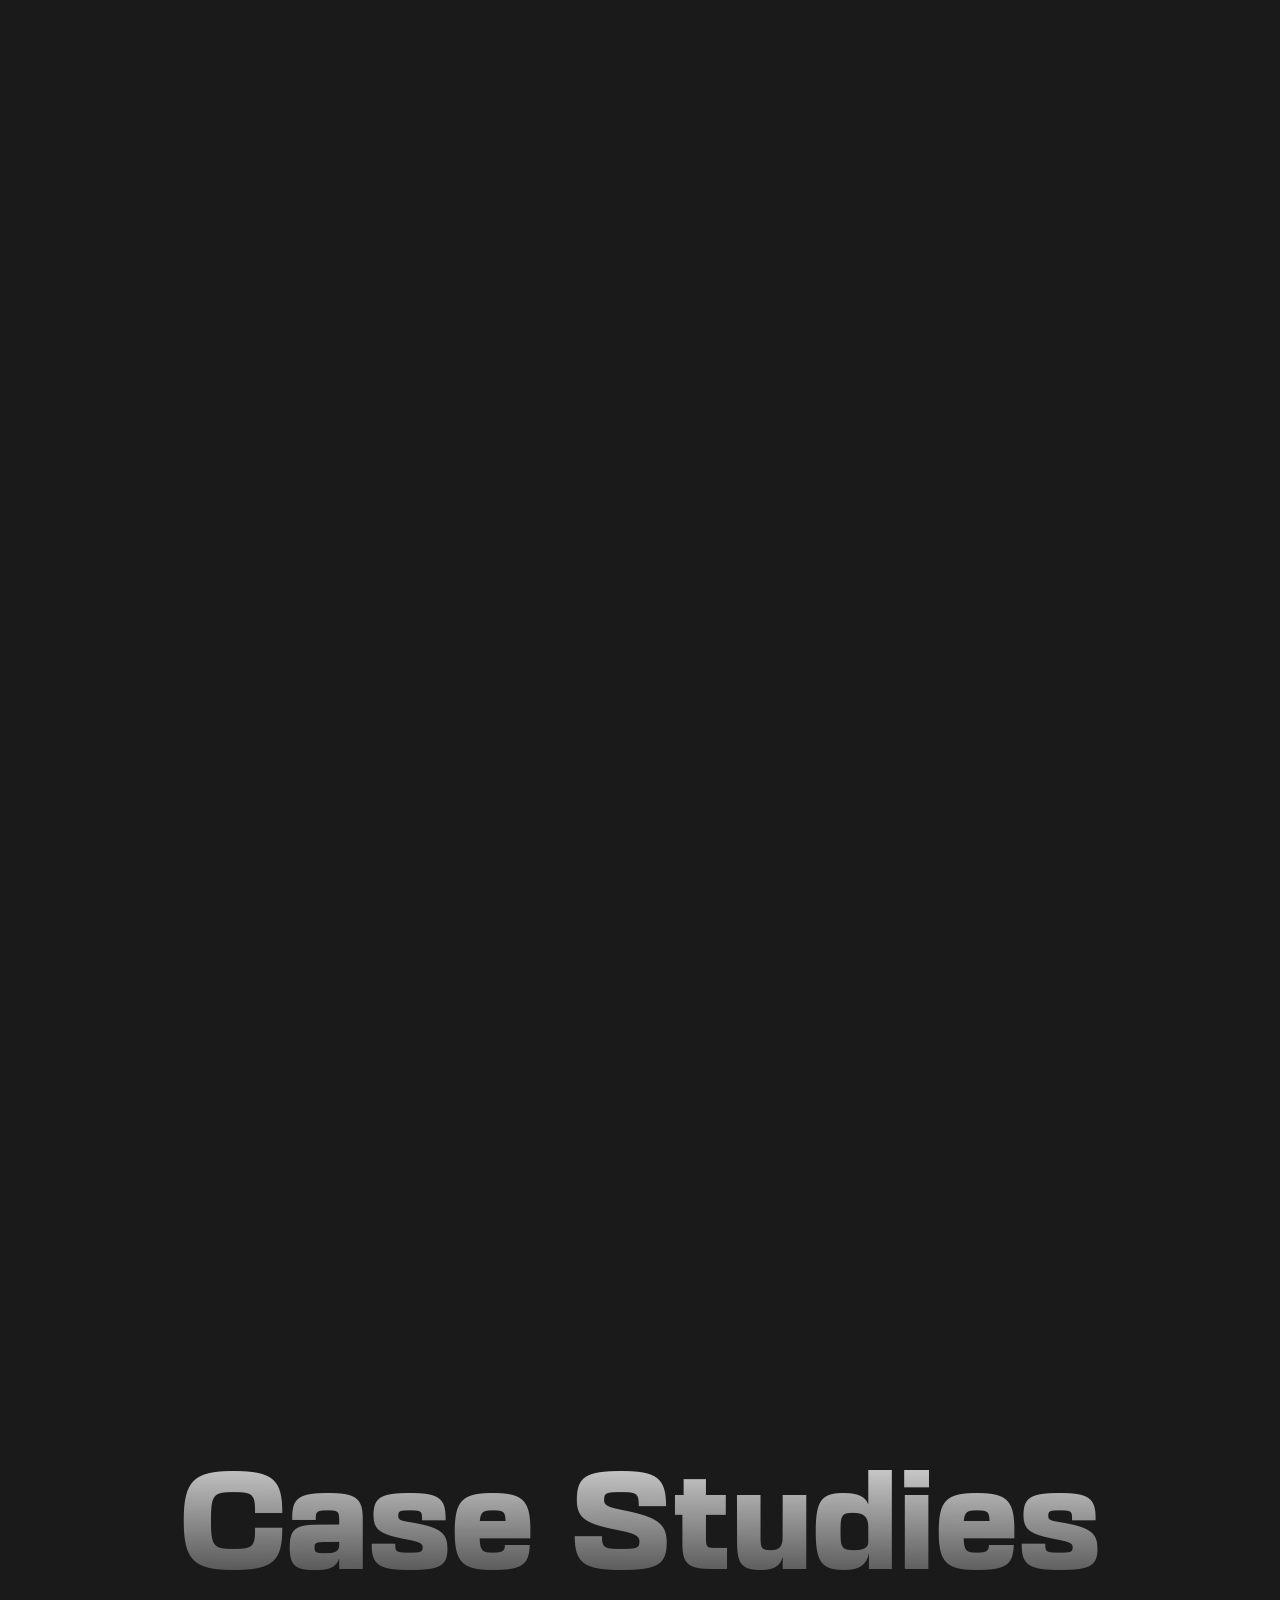
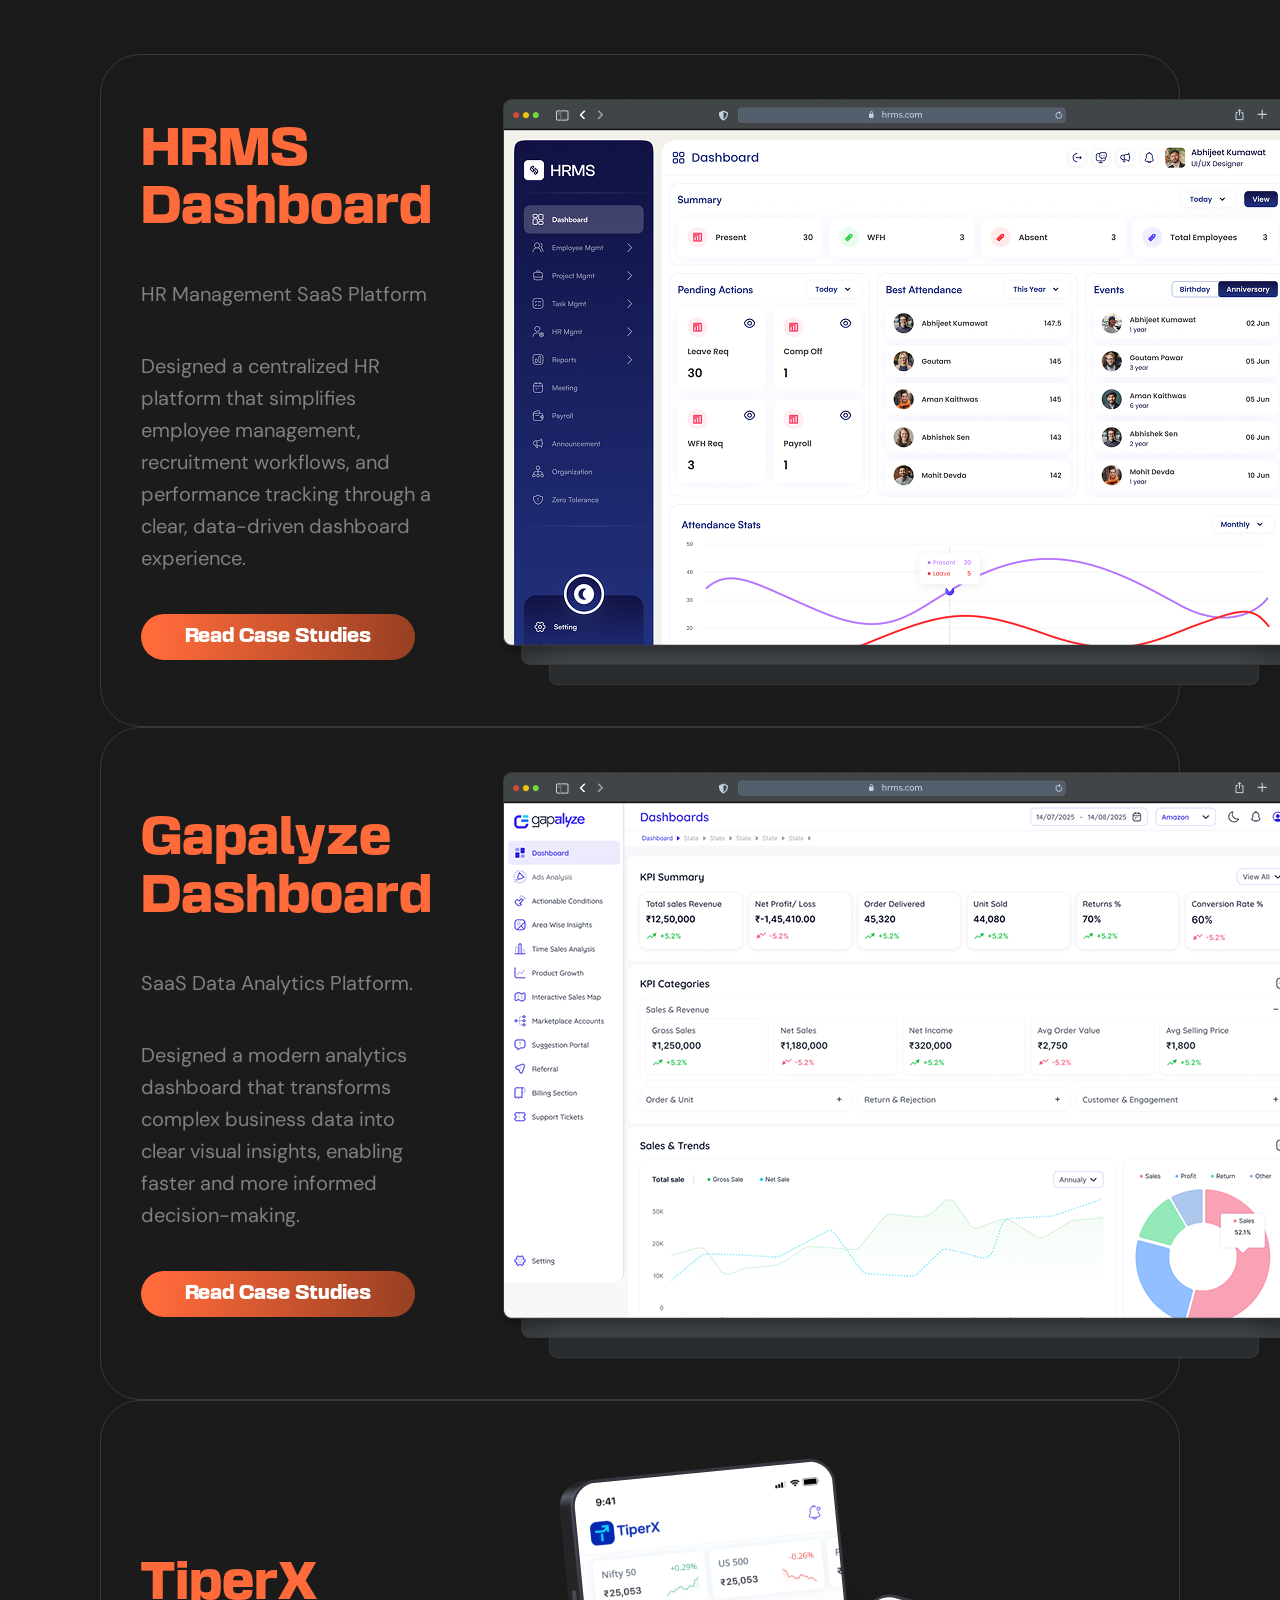
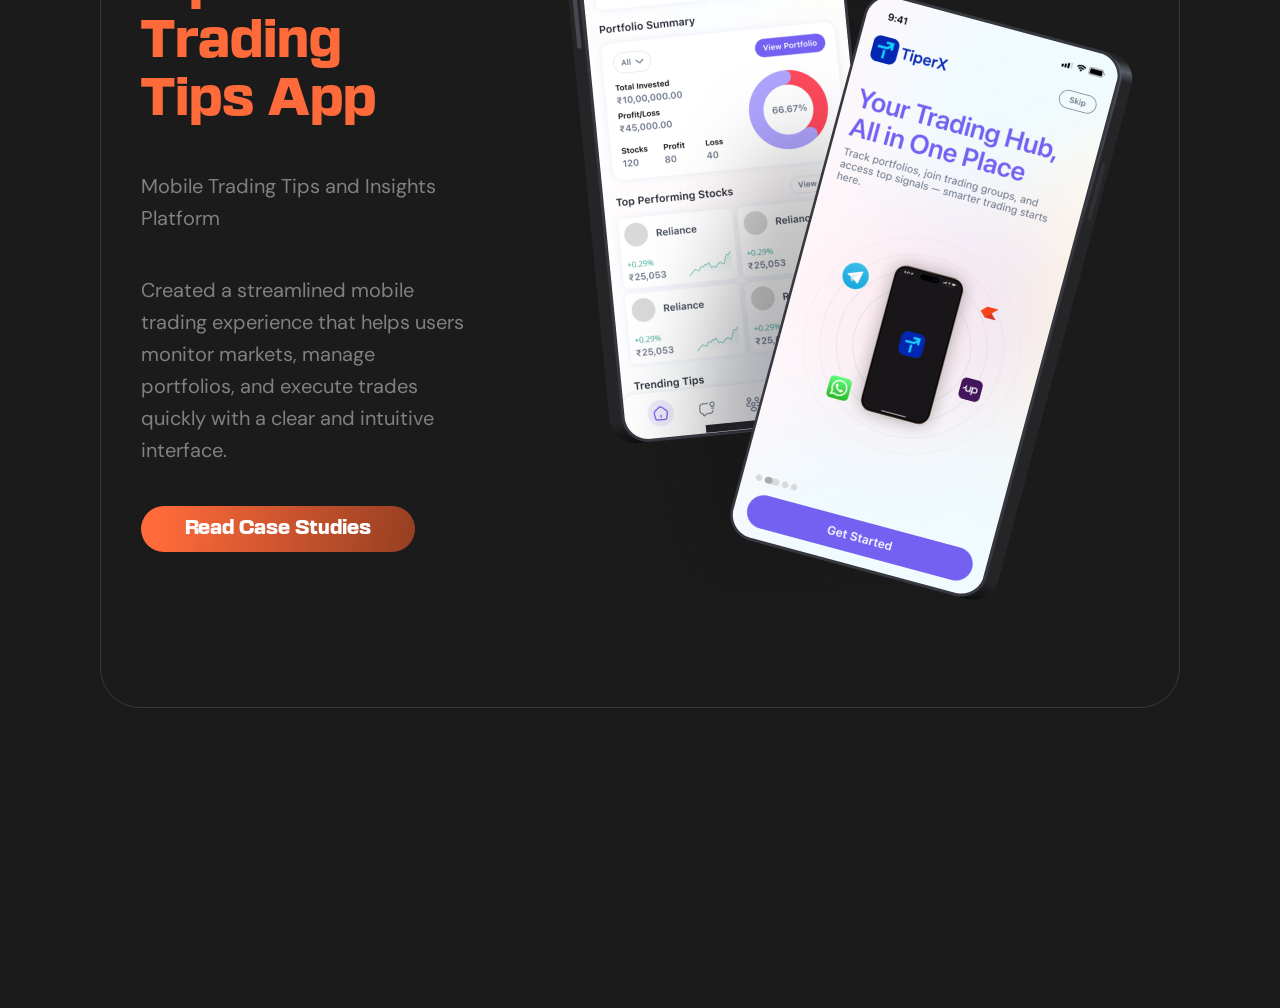
==== commit 8f385c09: "remove another" ====
--- a/index.html
+++ b/index.html
@@ -84,7 +84,7 @@
 
             <section class="case-study-section">
                 <h3 class="case-heading">Case Studies</h3>
-                <div class="case-study-1 case-study">
+                <!-- <div class="case-study-1 case-study">
                     <div class="content">
                         <h5>Hello! I'm <span class="highlight-name">Abhijeet Kumawat </span></h5>
                         <p id="abtpara">known by my creative identity Crezoguy — the visionary behind Crezography.
@@ -98,8 +98,8 @@
                     <div class="case-img">
                         <img src="images/Group 8.png" alt="">
                     </div>
-                </div>
-                <div class="case-study-2 case-study">
+                </div> -->
+                <div class="case-study-1 case-study">
                     <div class="content">
                         <h5><span class="highlight-name">HRMS Dashboard </span></h5>
                         <p id="abtpara">HR Management SaaS Platform</p>
@@ -110,7 +110,7 @@
                         <img src="images/hrms.png" alt="">
                     </div>
                 </div>
-                <div class="case-study-3 case-study">
+                <div class="case-study-2 case-study">
                     <div class="content">
                         <h5><span class="highlight-name">Gapalyze Dashboard </span></h5>
                         <p id="abtpara">SaaS Data Analytics Platform.</p>
@@ -121,7 +121,7 @@
                         <img src="images/gapalyze.png" alt="">
                     </div>
                 </div>
-                <div class="case-study-4 case-study">
+                <div class="case-study-3 case-study">
                     <div class="content">
                         <h5 class="highlight-name">TiperX Trading Tips App </h5>
                         <p id="abtpara">Mobile Trading Tips and Insights Platform</p>
--- a/style.css
+++ b/style.css
@@ -342,8 +342,10 @@
     transition: transform 0.1s linear;
 
 }
-.case-study-4{
+.case-study-3{
     z-index: 5;
+    transform-origin: unset;
+    transition: transform 0.1s linear;
 }
 
 .case-study {
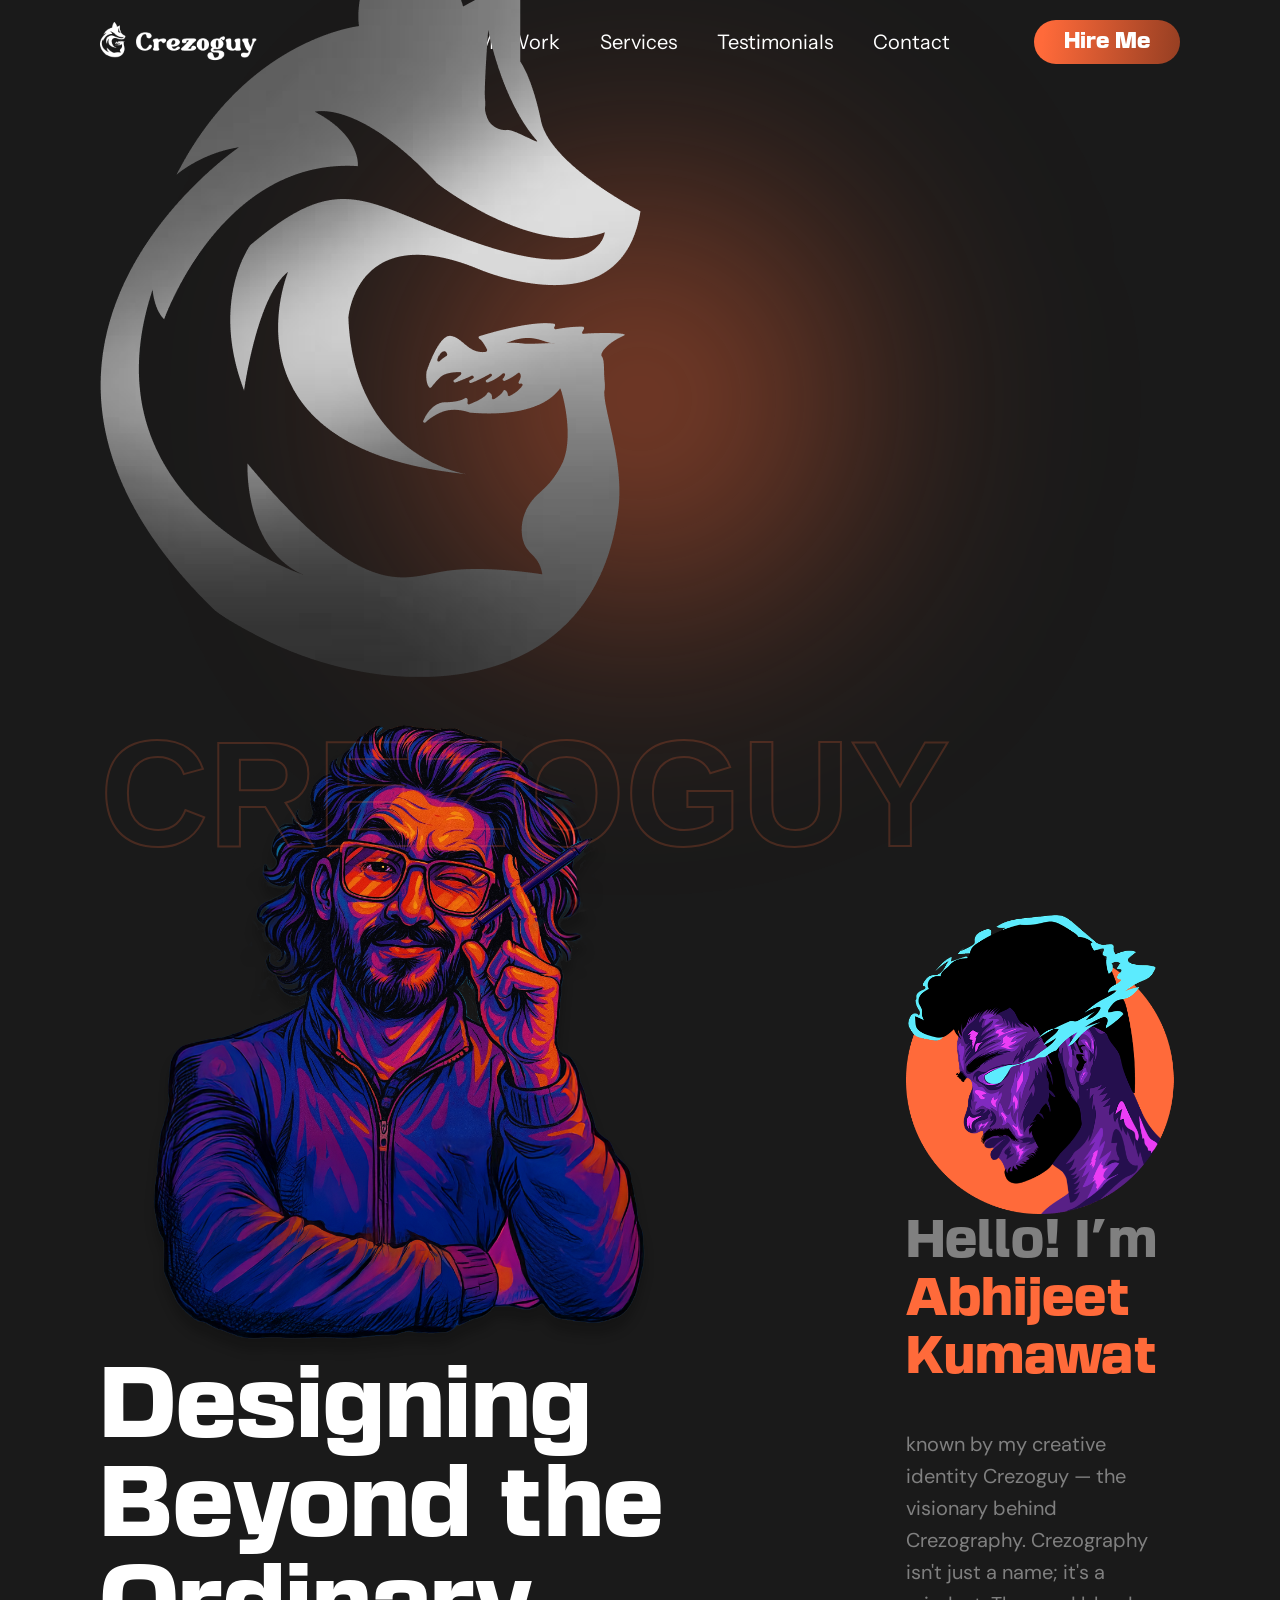
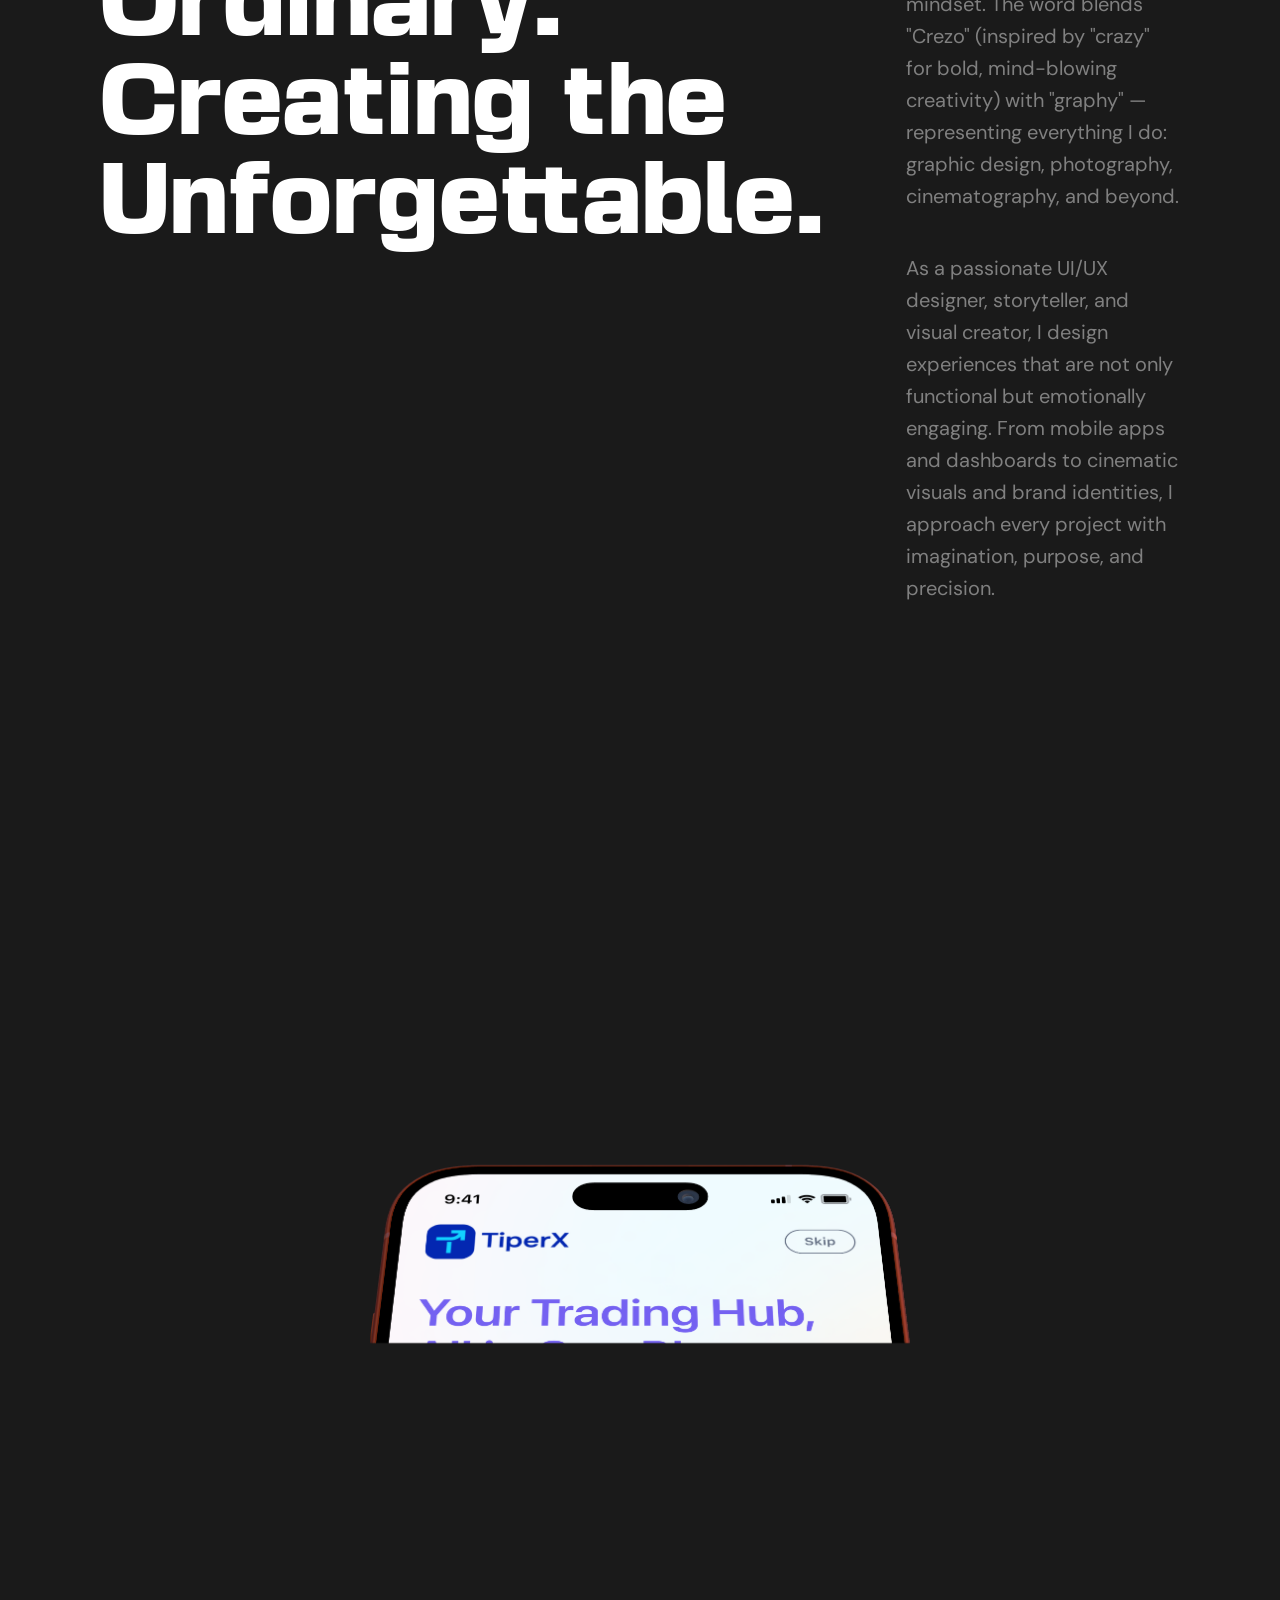
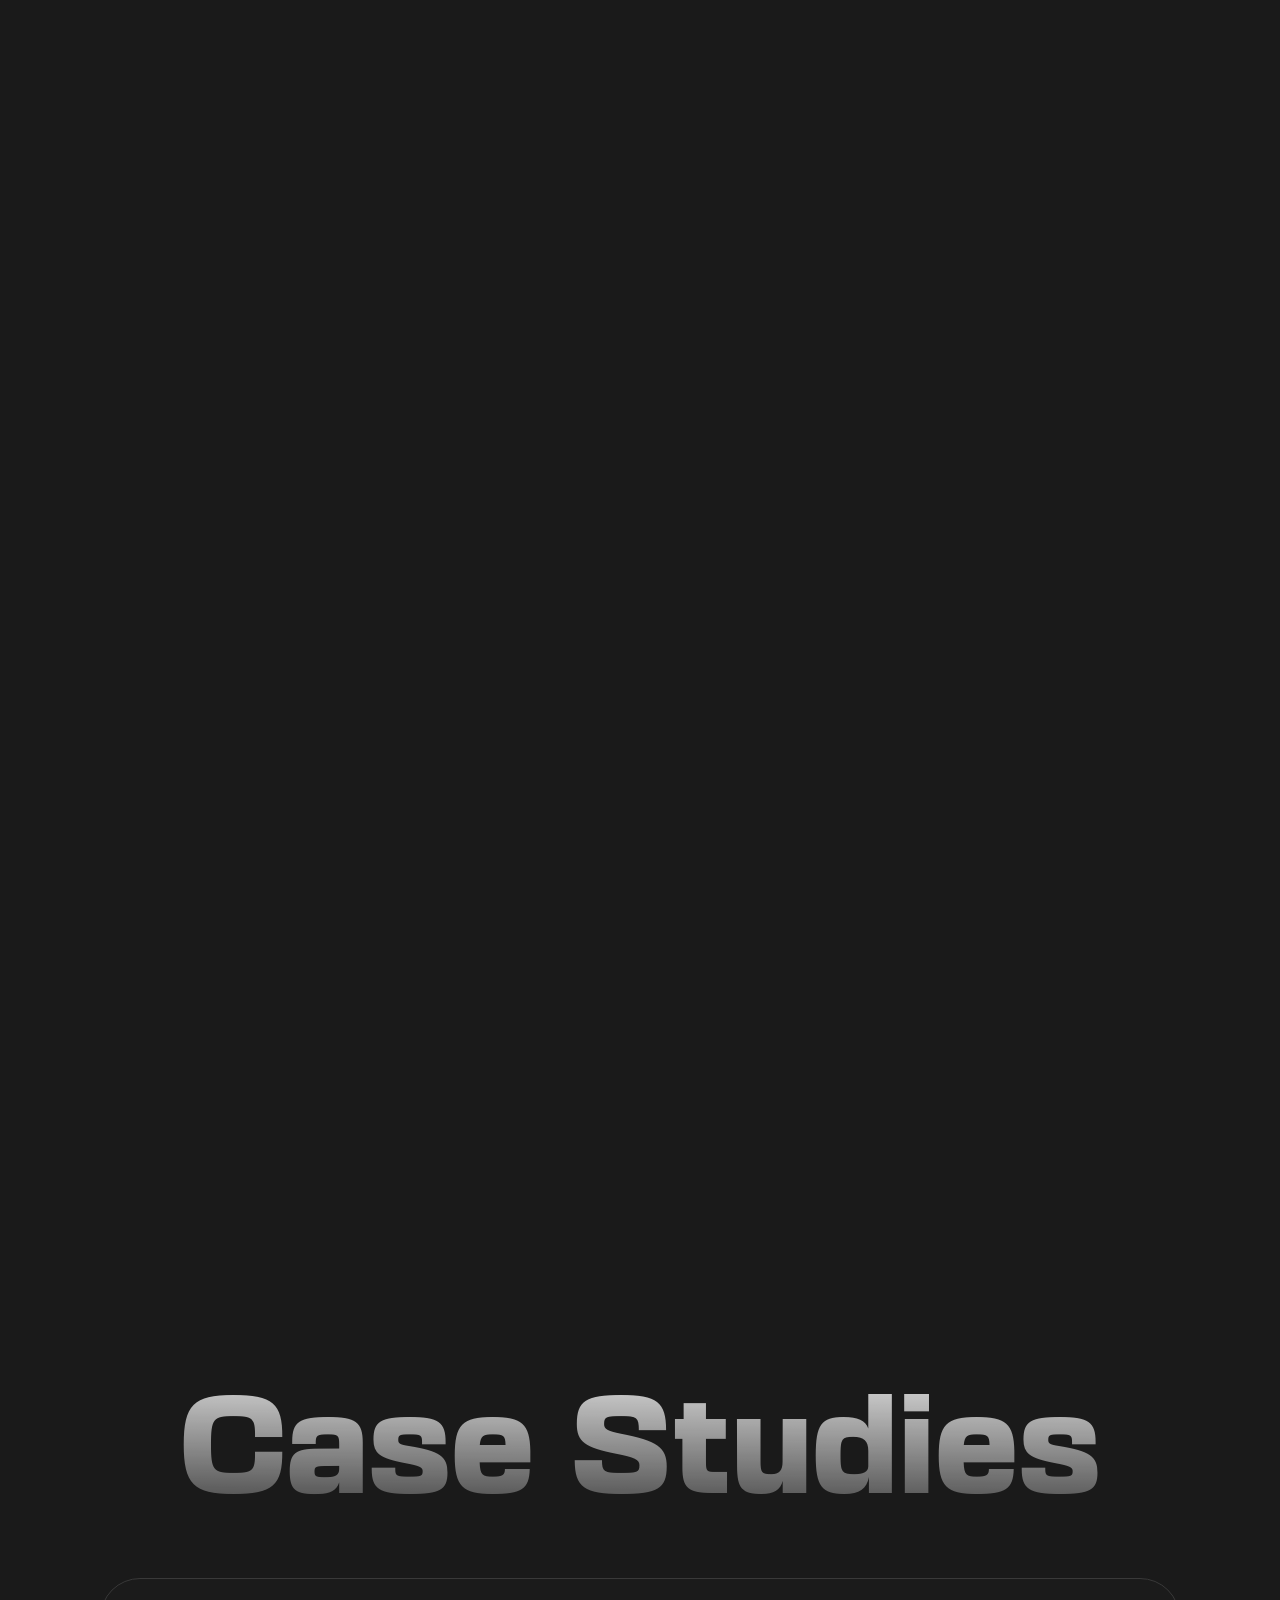
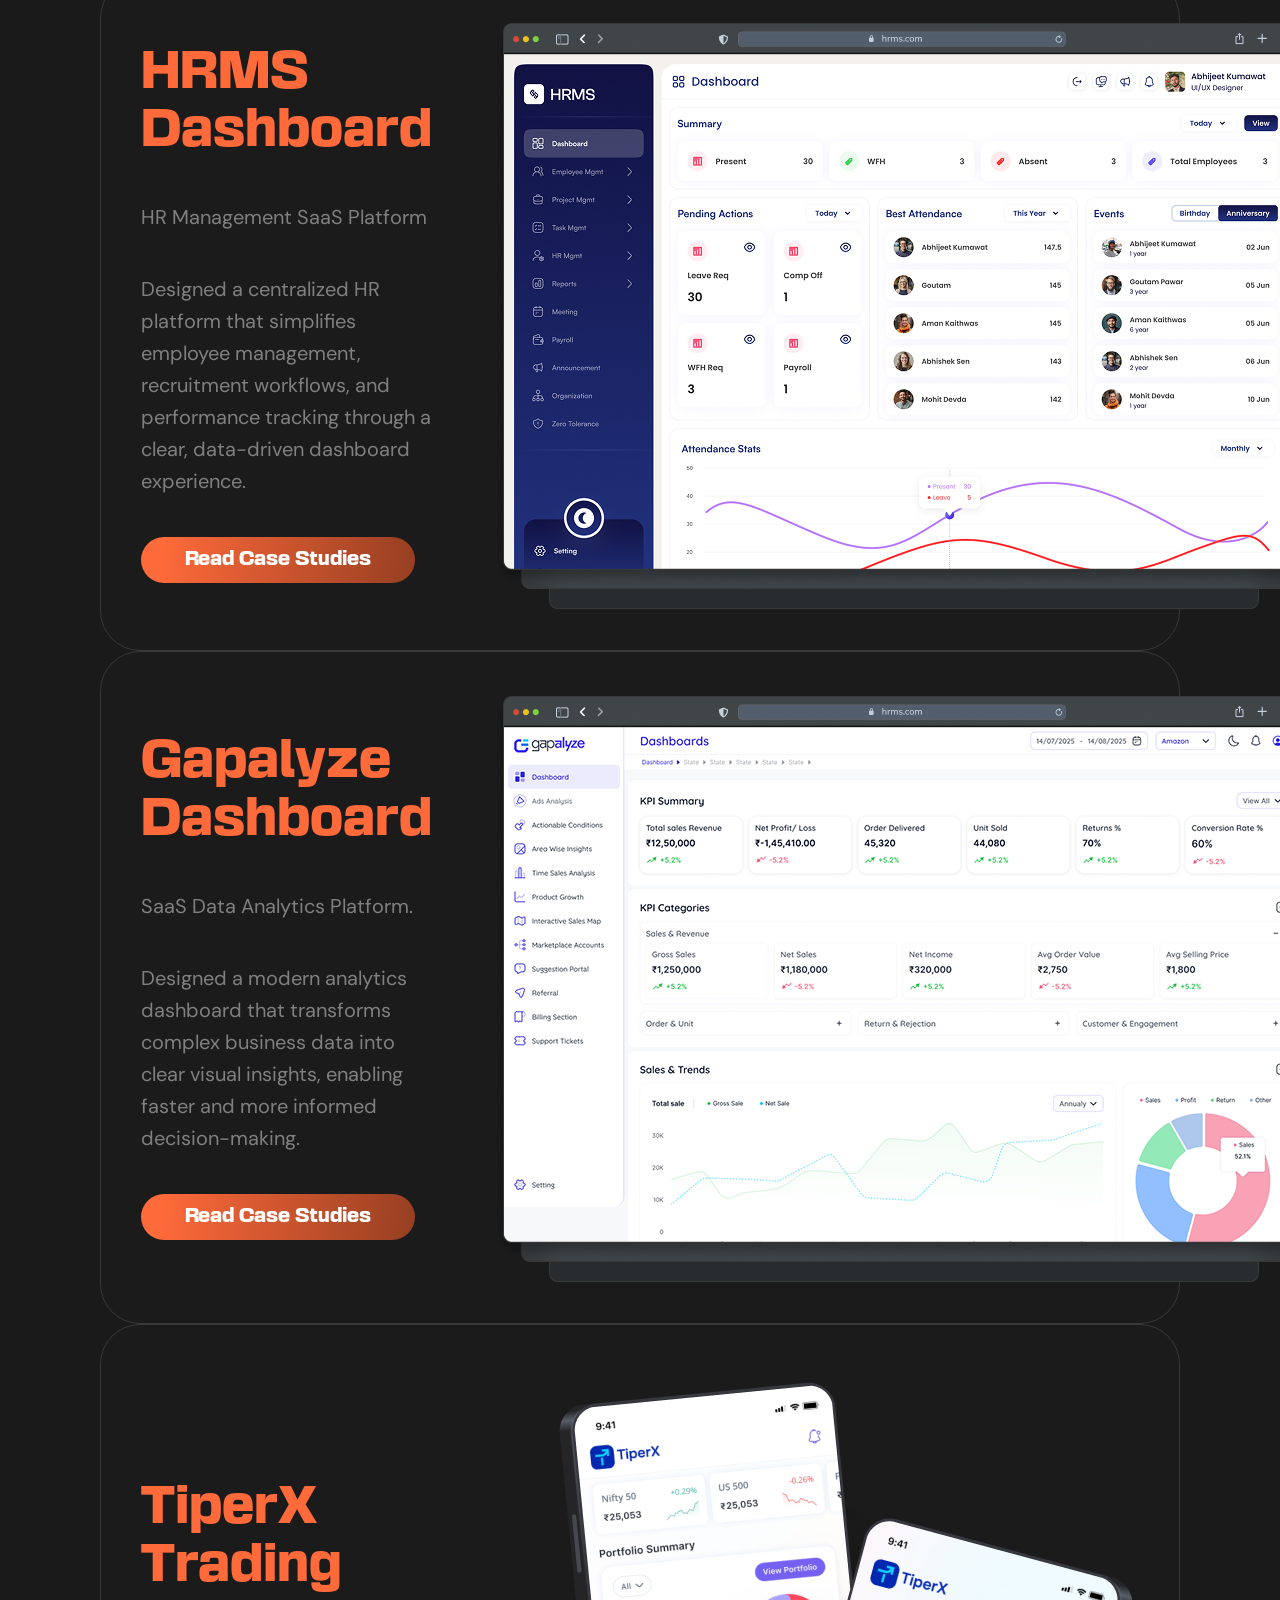
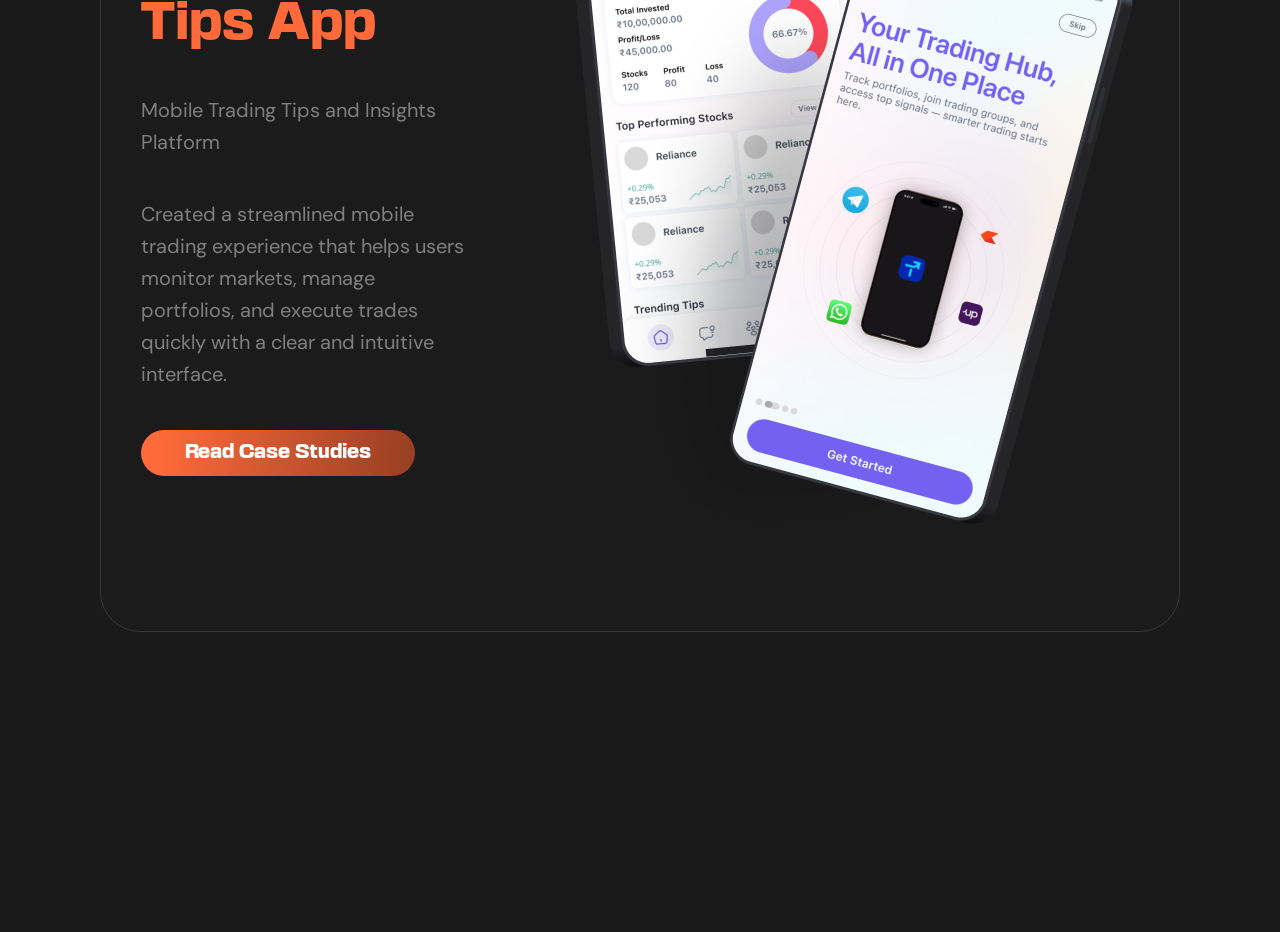
==== commit 6234262f: "Update index.html" ====
--- a/index.html
+++ b/index.html
@@ -8,7 +8,9 @@
 
     <link rel="preconnect" href="https://fonts.googleapis.com">
     <link rel="preconnect" href="https://fonts.gstatic.com" crossorigin>
-    <link href="https://fonts.googleapis.com/css2?family=DM+Sans:ital,opsz,wght@0,9..40,100..1000;1,9..40,100..1000&family=Instrument+Sans:ital,wght@0,400..700;1,400..700&family=Urbanist:ital,wght@0,100..900;1,100..900&display=swap" rel="stylesheet">
+    <link
+        href="https://fonts.googleapis.com/css2?family=DM+Sans:ital,opsz,wght@0,9..40,100..1000;1,9..40,100..1000&family=Instrument+Sans:ital,wght@0,400..700;1,400..700&family=Urbanist:ital,wght@0,100..900;1,100..900&display=swap"
+        rel="stylesheet">
     <link rel="stylesheet" href="style.css">
 </head>
 
@@ -35,41 +37,52 @@
         <main class="main-container">
 
             <section class="hero-section">
-                <div class="text-container">
-                    <div id="text">
-                        <div id="left">
-                            <h5 class="hero-hello">Hello I'm</h5>
-                            <h1 class="gradient-text">Creative </h1>
-                        </div>
-                        <h1 class="gradient-text"> Designer</h1>
+
+                <div id="text">
+                    <div id="left">
+                        <h5 class="hero-hello">Hello I'm</h5>
+                        <h1 class="gradient-text">Creative </h1>
                     </div>
-                    <div class="top">
-                        <img src="images/logo-icon.png" alt="logo" class="logo-img">
-                        <img src="images/char.svg" alt="jojo-logo" class="move-img jojo-img">
-                        <div class="name">
-                            <h2 class="fill">CREZOGUY</h2>
-                            <h2 class="stroke">CREZOGUY</h2>
-                        </div>
-                    </div>
-                    <div class="radial-blur"></div>
+                    <h1 class="gradient-text"> Designer</h1>
                 </div>
+                <div class="back-layer">
+                    <h2 class="fill">CREZOGUY</h2>
+                </div>
+                <div class="back">
+                    <img src="images/logo-icon.png" alt="logo" class="logo-img">
+                </div>
+                <div class="front">
+                    <img src="images/char.svg" alt="jojo-logo" class="move-img jojo-img">
+                </div>
+
+                <div class="name">
+                    <h2 class="stroke">CREZOGUY</h2>
+                </div>
+
+                <div class="radial-blur"></div>
+
             </section>
 
-            <h3 class="about-text">Designing Beyond the Ordinary.<br>
-                Creating the Unforgettable.</h3>
-
             <section class="about">
-                <div class="about-img">
-                    <img src="images/Group 8.png" alt="">
-                </div>
-                <div class="content">
-                    <h5>Hello! I'm <span class="highlight-name">Abhijeet Kumawat </span></h5>
-                    <p id="abtpara">known by my creative identity Crezoguy — the visionary behind Crezography.
-                        Crezography isn't just a name; it's a mindset. The word blends "Crezo" (inspired by "crazy" for bold, mind-blowing creativity)
-                        with "graphy" — representing everything I do: graphic design, photography, cinematography, and beyond.</p>
-                    <p>As a passionate UI/UX designer, storyteller, and visual creator, I design experiences that are not only
-                        functional but emotionally engaging. From mobile apps and dashboards to cinematic visuals and brand
-                        identities, I approach every project with imagination, purpose, and precision.</p>
+                <h3 class="about-text">Designing Beyond the Ordinary.<br>
+                    Creating the Unforgettable.</h3>
+                <div class="abt-container">
+                    <div class="about-img">
+                        <img src="images/Group 8.png" alt="">
+                    </div>
+                    <div class="content">
+                        <h5>Hello! I'm <span class="highlight-name">Abhijeet Kumawat </span></h5>
+                        <p class="abtpara">known by my creative identity Crezoguy — the visionary behind Crezography.
+                            Crezography isn't just a name; it's a mindset. The word blends "Crezo" (inspired by "crazy"
+                            for bold, mind-blowing creativity)
+                            with "graphy" — representing everything I do: graphic design, photography, cinematography,
+                            and beyond.</p>
+                        <p class="abtpara">As a passionate UI/UX designer, storyteller, and visual creator, I design experiences that
+                            are not only
+                            functional but emotionally engaging. From mobile apps and dashboards to cinematic visuals
+                            and brand
+                            identities, I approach every project with imagination, purpose, and precision.</p>
+                    </div>
                 </div>
             </section>
 
@@ -84,26 +97,13 @@
 
             <section class="case-study-section">
                 <h3 class="case-heading">Case Studies</h3>
-                <!-- <div class="case-study-1 case-study">
-                    <div class="content">
-                        <h5>Hello! I'm <span class="highlight-name">Abhijeet Kumawat </span></h5>
-                        <p id="abtpara">known by my creative identity Crezoguy — the visionary behind Crezography.
-                            Crezography isn't just a name; it's a mindset. The word blends "Crezo" (inspired by "crazy" for bold, mind-blowing
-                            creativity) with "graphy" — representing everything I do: graphic design, photography, cinematography, and beyond.</p>
-                        <p>As a passionate UI/UX designer, storyteller, and visual creator, I design experiences that
-                            are not only functional but emotionally engaging. From mobile apps and dashboards to cinematic visuals
-                            and brand identities, I approach every project with imagination, purpose, and precision.</p>
-                        <button class="case-btn">Read Case Studies</button>
-                    </div>
-                    <div class="case-img">
-                        <img src="images/Group 8.png" alt="">
-                    </div>
-                </div> -->
+            
                 <div class="case-study-1 case-study">
                     <div class="content">
                         <h5><span class="highlight-name">HRMS Dashboard </span></h5>
-                        <p id="abtpara">HR Management SaaS Platform</p>
-                        <p>Designed a centralized HR platform that simplifies employee management, recruitment workflows, and performance tracking through a clear, data-driven dashboard experience.</p>
+                        <p class="abtpara">HR Management SaaS Platform</p>
+                        <p>Designed a centralized HR platform that simplifies employee management, recruitment
+                            workflows, and performance tracking through a clear, data-driven dashboard experience.</p>
                         <button class="case-btn">Read Case Studies</button>
                     </div>
                     <div class="case-img">
@@ -113,8 +113,9 @@
                 <div class="case-study-2 case-study">
                     <div class="content">
                         <h5><span class="highlight-name">Gapalyze Dashboard </span></h5>
-                        <p id="abtpara">SaaS Data Analytics Platform.</p>
-                        <p>Designed a modern analytics dashboard that transforms complex business data into clear visual insights, enabling faster and more informed decision-making.</p>
+                        <p class="abtpara">SaaS Data Analytics Platform.</p>
+                        <p>Designed a modern analytics dashboard that transforms complex business data into clear visual
+                            insights, enabling faster and more informed decision-making.</p>
                         <button class="case-btn">Read Case Studies</button>
                     </div>
                     <div class="case-img">
@@ -124,8 +125,9 @@
                 <div class="case-study-3 case-study">
                     <div class="content">
                         <h5 class="highlight-name">TiperX Trading Tips App </h5>
-                        <p id="abtpara">Mobile Trading Tips and Insights Platform</p>
-                        <p>Created a streamlined mobile trading experience that helps users monitor markets, manage portfolios, and execute trades quickly with a clear and intuitive interface.</p>
+                        <p class="abtpara">Mobile Trading Tips and Insights Platform</p>
+                        <p>Created a streamlined mobile trading experience that helps users monitor markets, manage
+                            portfolios, and execute trades quickly with a clear and intuitive interface.</p>
                         <button class="case-btn">Read Case Studies</button>
                     </div>
                     <div class="case-img">
@@ -139,4 +141,5 @@
     <script src="https://cdnjs.cloudflare.com/ajax/libs/gsap/3.12.5/gsap.min.js"></script>
 
 </body>
+
 </html>
--- a/style.css
+++ b/style.css
@@ -469,11 +469,10 @@
     gap: 8px;
     padding: 16px 0;
     opacity: 0;
-    transition: opacity 0.4s;
 }
 
 .frame-dots.visible {
-    opacity: 1;
+    opacity: 0;
 }
 
 .fdot {
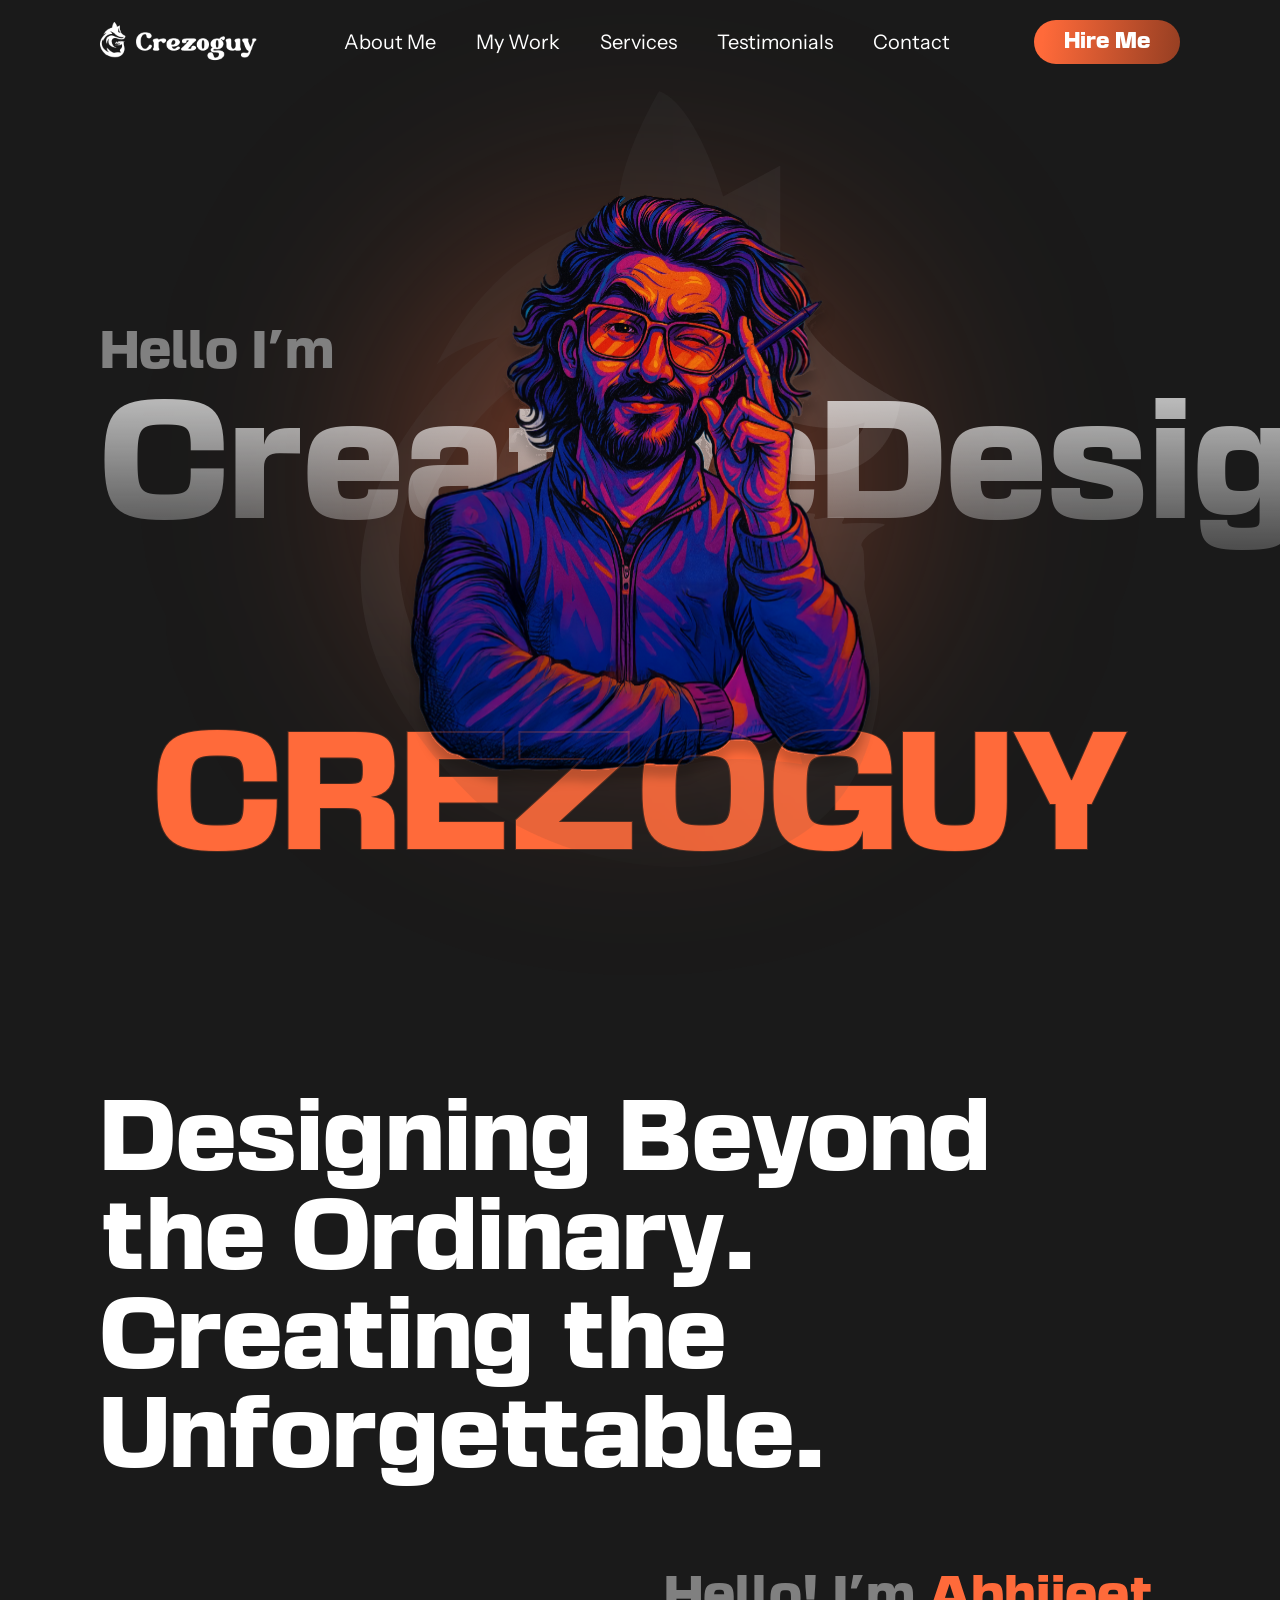
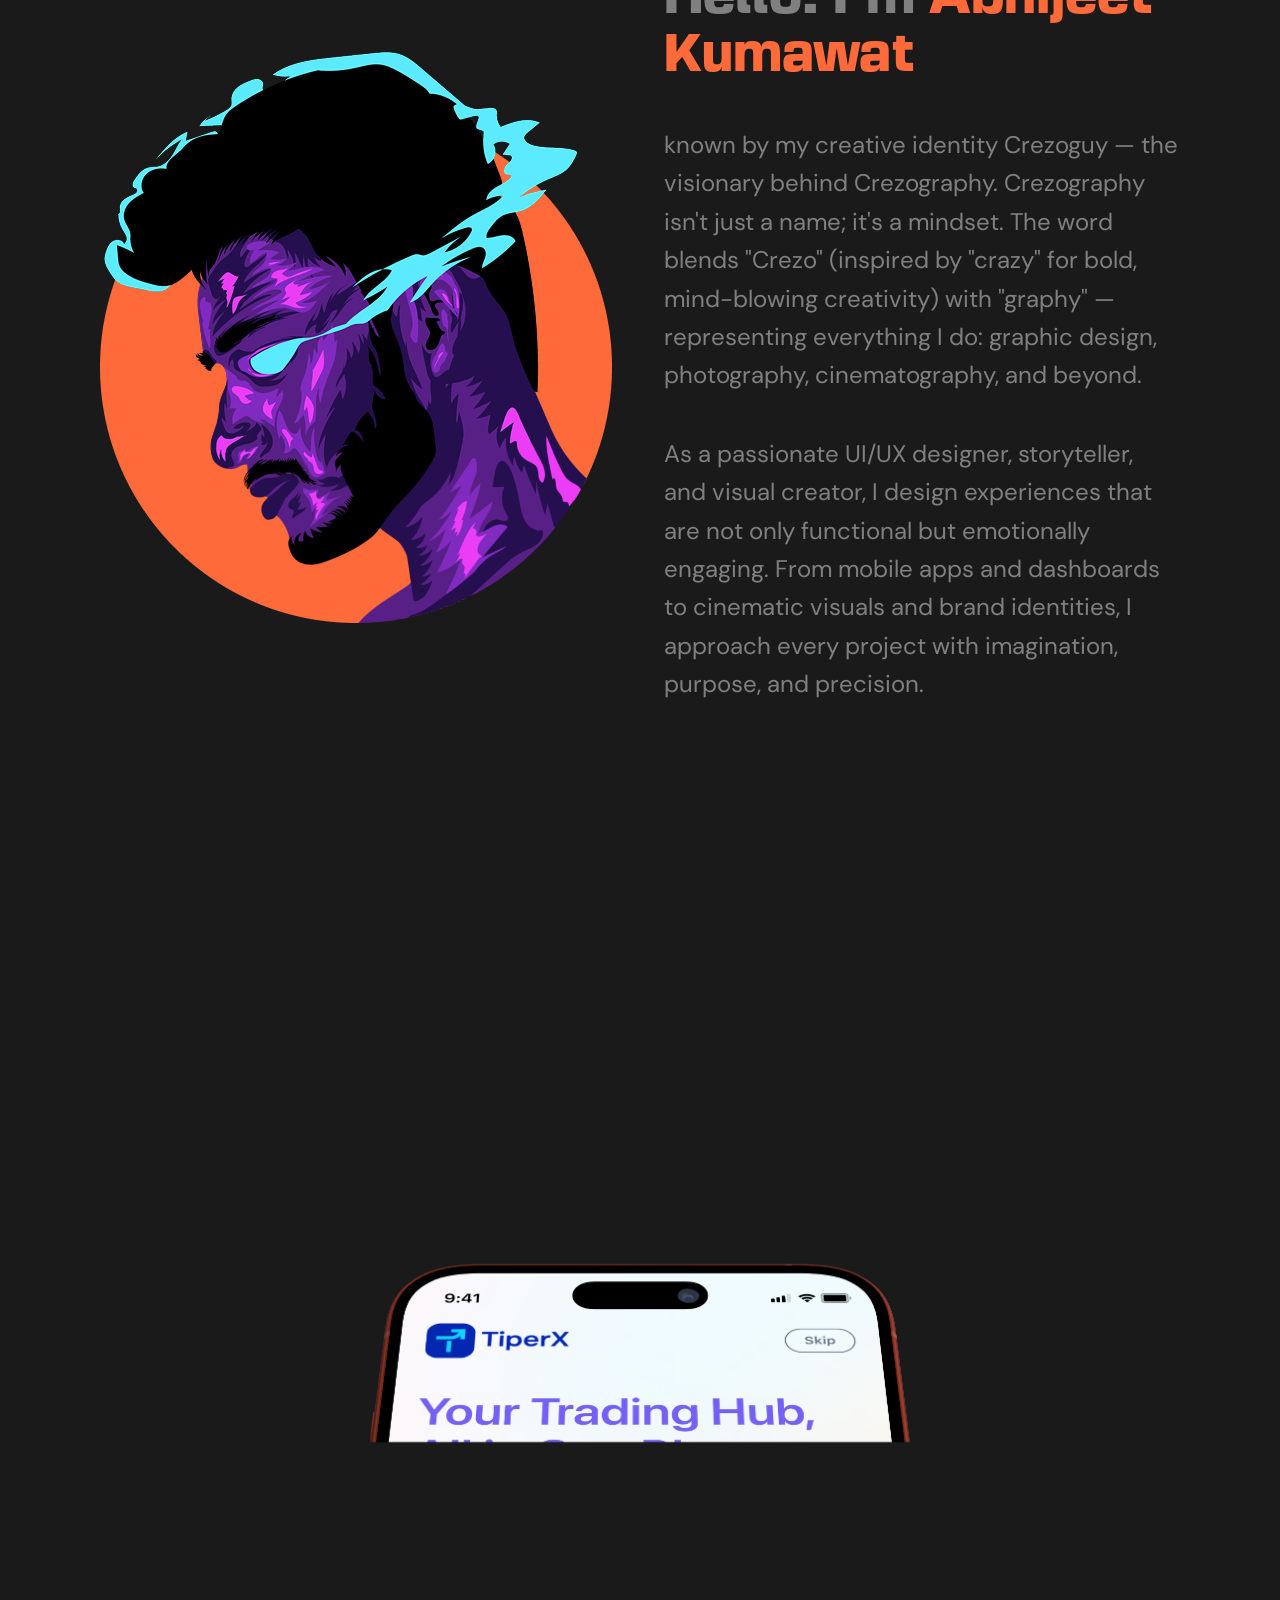
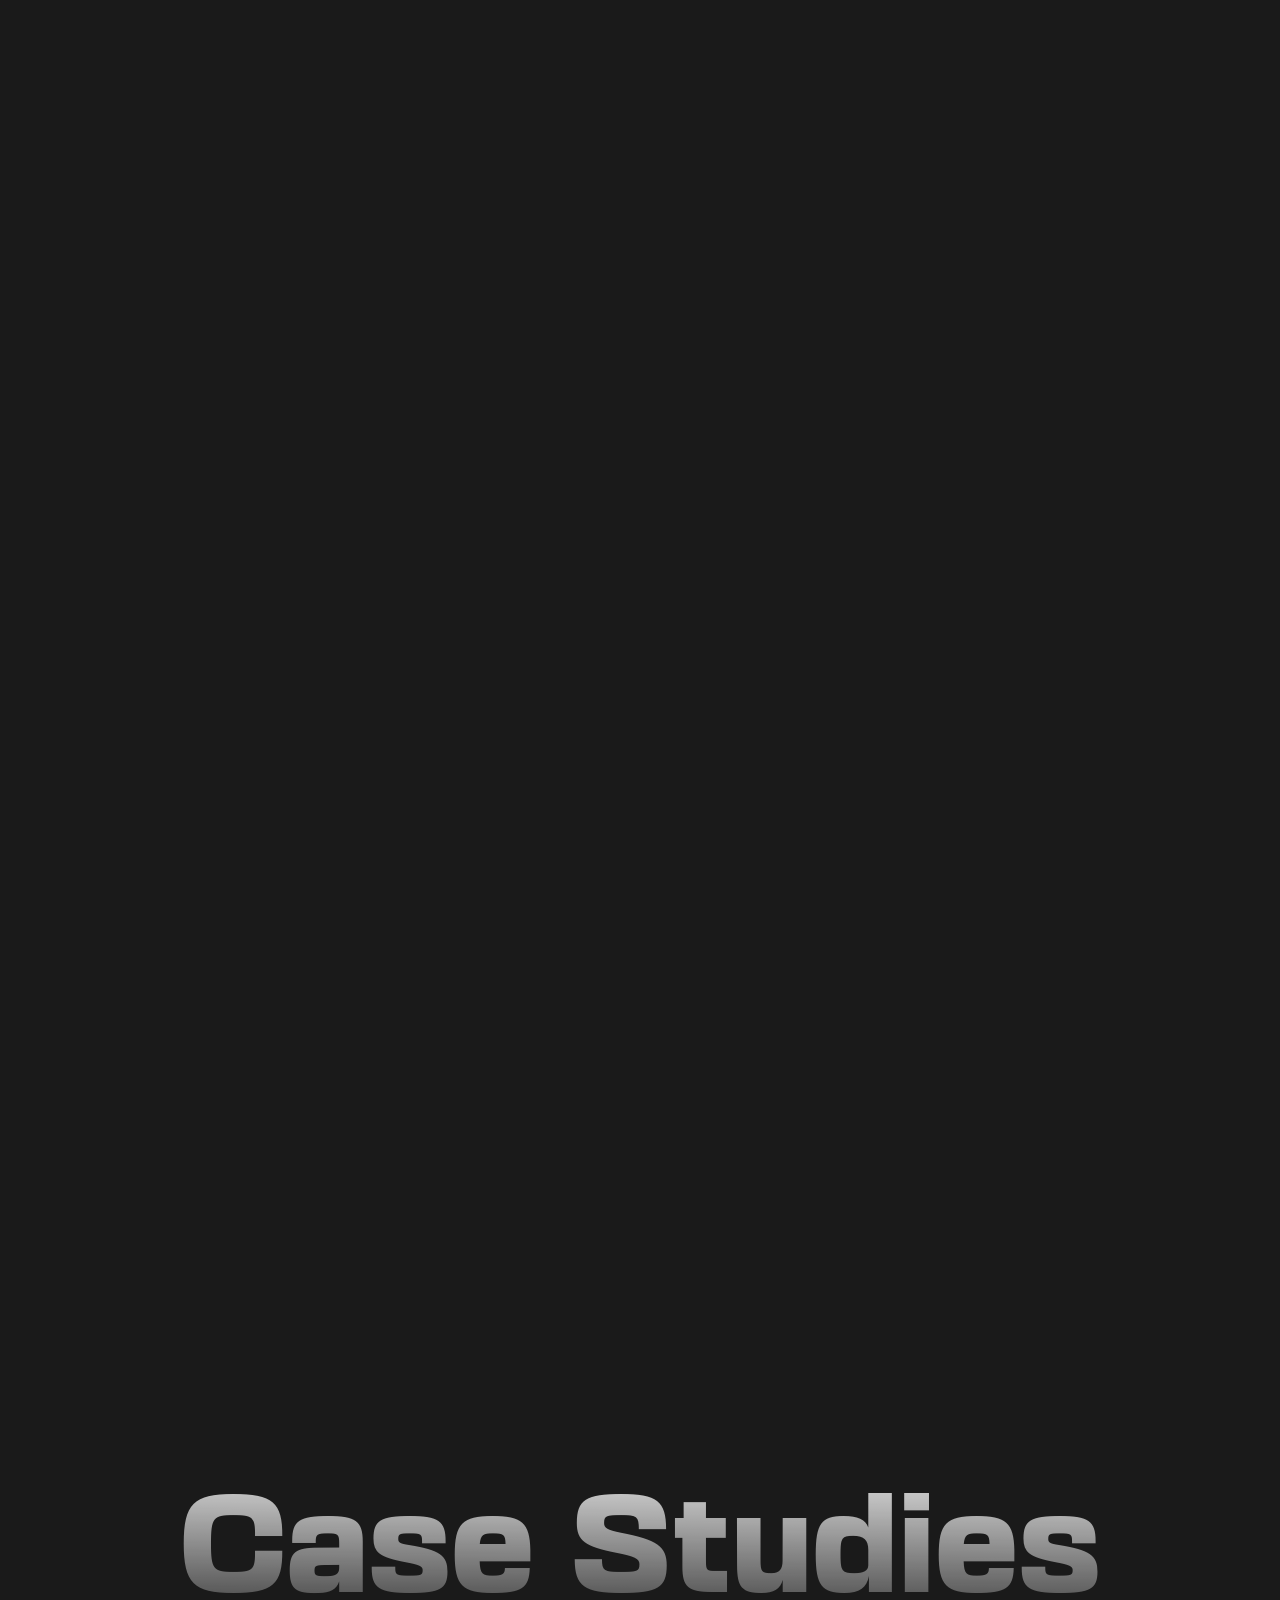
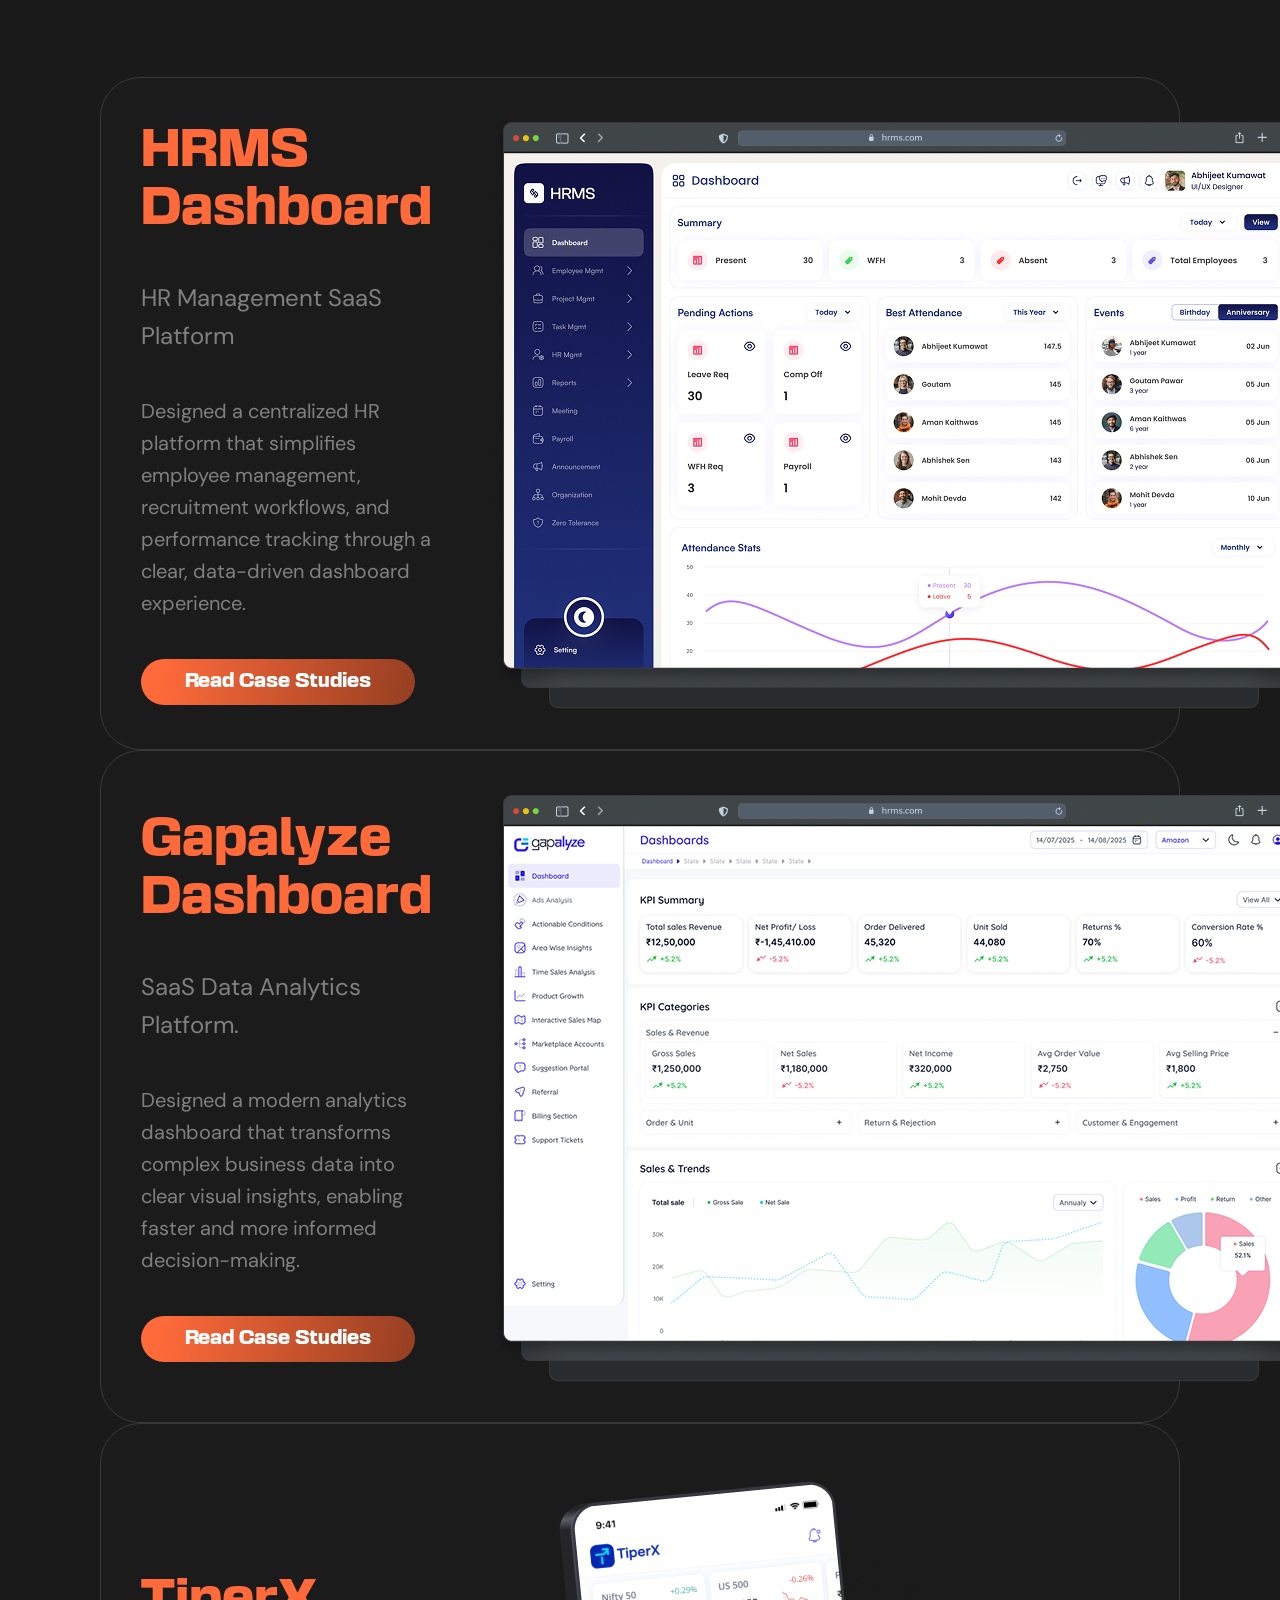
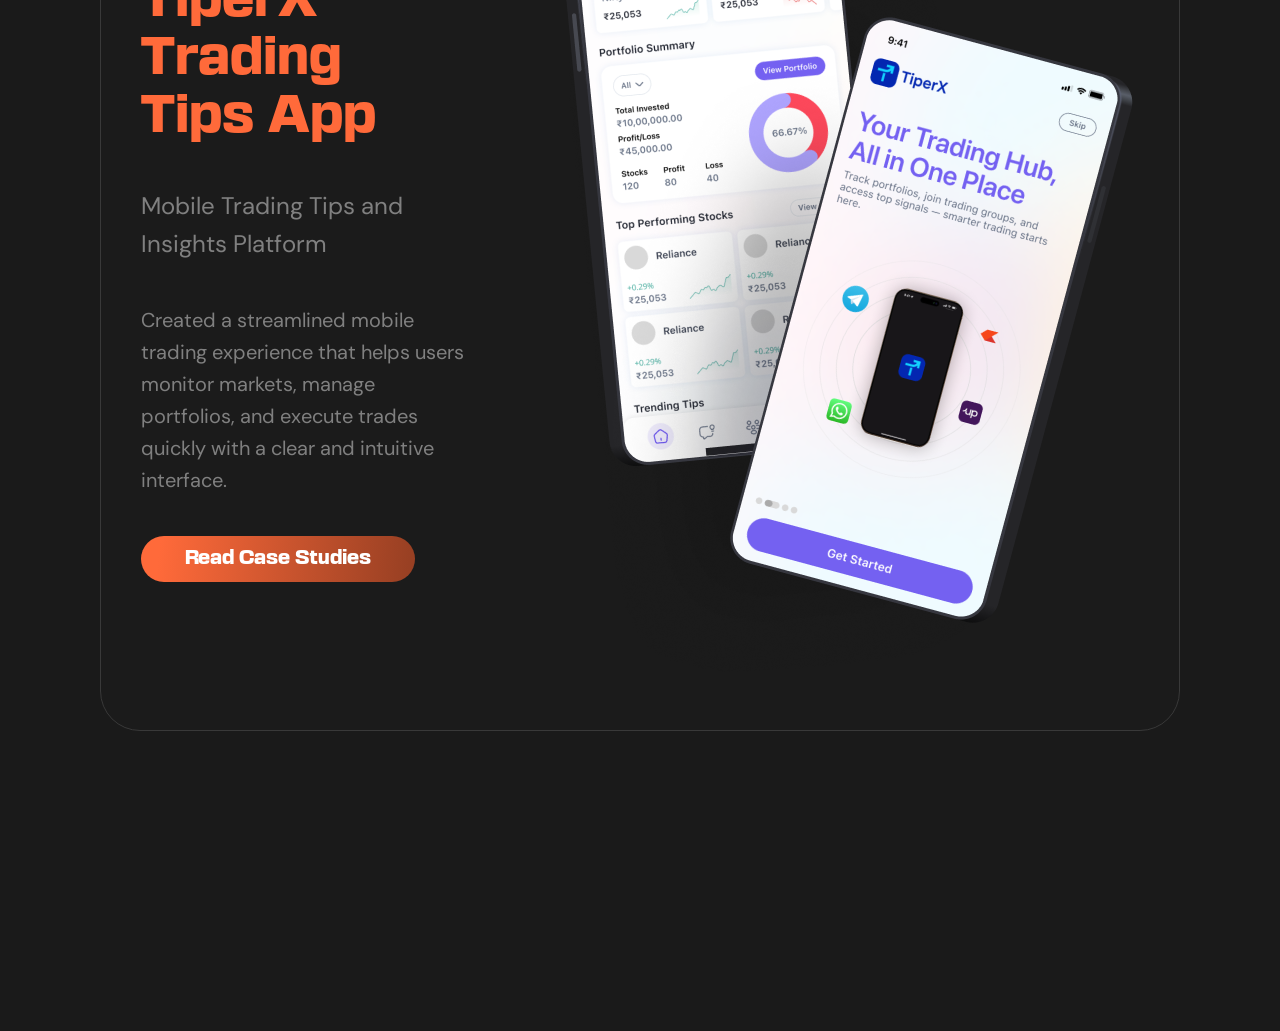
==== commit a6bd7d43: "Add files via upload" ====
--- a/index.html
+++ b/index.html
@@ -1,145 +1,145 @@
-<!DOCTYPE html>
-<html lang="en">
-
-<head>
-    <meta charset="UTF-8">
-    <meta name="viewport" content="width=device-width, initial-scale=1.0">
-    <title>Crezoguy Portfolio</title>
-
-    <link rel="preconnect" href="https://fonts.googleapis.com">
-    <link rel="preconnect" href="https://fonts.gstatic.com" crossorigin>
-    <link
-        href="https://fonts.googleapis.com/css2?family=DM+Sans:ital,opsz,wght@0,9..40,100..1000;1,9..40,100..1000&family=Instrument+Sans:ital,wght@0,400..700;1,400..700&family=Urbanist:ital,wght@0,100..900;1,100..900&display=swap"
-        rel="stylesheet">
-    <link rel="stylesheet" href="style.css">
-</head>
-
-<body>
-    <div class="container">
-        <header>
-            <nav>
-                <img src="images/logo.png" alt="image not found">
-                <!-- Hamburger icon for mobile -->
-                <button class="hamburger" id="hamburger" aria-label="Open menu">
-                    <span></span><span></span><span></span>
-                </button>
-                <ul id="nav-links">
-                    <li>About Me</li>
-                    <li>My Work</li>
-                    <li>Services</li>
-                    <li>Testimonials</li>
-                    <li>Contact</li>
-                </ul>
-                <button class="hire-btn">Hire Me</button>
-            </nav>
-        </header>
-
-        <main class="main-container">
-
-            <section class="hero-section">
-
-                <div id="text">
-                    <div id="left">
-                        <h5 class="hero-hello">Hello I'm</h5>
-                        <h1 class="gradient-text">Creative </h1>
-                    </div>
-                    <h1 class="gradient-text"> Designer</h1>
-                </div>
-                <div class="back-layer">
-                    <h2 class="fill">CREZOGUY</h2>
-                </div>
-                <div class="back">
-                    <img src="images/logo-icon.png" alt="logo" class="logo-img">
-                </div>
-                <div class="front">
-                    <img src="images/char.svg" alt="jojo-logo" class="move-img jojo-img">
-                </div>
-
-                <div class="name">
-                    <h2 class="stroke">CREZOGUY</h2>
-                </div>
-
-                <div class="radial-blur"></div>
-
-            </section>
-
-            <section class="about">
-                <h3 class="about-text">Designing Beyond the Ordinary.<br>
-                    Creating the Unforgettable.</h3>
-                <div class="abt-container">
-                    <div class="about-img">
-                        <img src="images/Group 8.png" alt="">
-                    </div>
-                    <div class="content">
-                        <h5>Hello! I'm <span class="highlight-name">Abhijeet Kumawat </span></h5>
-                        <p class="abtpara">known by my creative identity Crezoguy — the visionary behind Crezography.
-                            Crezography isn't just a name; it's a mindset. The word blends "Crezo" (inspired by "crazy"
-                            for bold, mind-blowing creativity)
-                            with "graphy" — representing everything I do: graphic design, photography, cinematography,
-                            and beyond.</p>
-                        <p class="abtpara">As a passionate UI/UX designer, storyteller, and visual creator, I design experiences that
-                            are not only
-                            functional but emotionally engaging. From mobile apps and dashboards to cinematic visuals
-                            and brand
-                            identities, I approach every project with imagination, purpose, and precision.</p>
-                    </div>
-                </div>
-            </section>
-
-            <!-- CINEMATIC SCROLL -->
-            <section class="cinematic-section" id="cinematic">
-                <div class="cinematic-sticky" id="stickyPane">
-                    <div class="ambient-bg" id="ambientBg"></div>
-                    <div class="frame-canvas" id="frameCanvas"></div>
-                </div>
-            </section>
-            <div class="frame-dots" id="frameDots"></div>
-
-            <section class="case-study-section">
-                <h3 class="case-heading">Case Studies</h3>
-            
-                <div class="case-study-1 case-study">
-                    <div class="content">
-                        <h5><span class="highlight-name">HRMS Dashboard </span></h5>
-                        <p class="abtpara">HR Management SaaS Platform</p>
-                        <p>Designed a centralized HR platform that simplifies employee management, recruitment
-                            workflows, and performance tracking through a clear, data-driven dashboard experience.</p>
-                        <button class="case-btn">Read Case Studies</button>
-                    </div>
-                    <div class="case-img">
-                        <img src="images/hrms.png" alt="">
-                    </div>
-                </div>
-                <div class="case-study-2 case-study">
-                    <div class="content">
-                        <h5><span class="highlight-name">Gapalyze Dashboard </span></h5>
-                        <p class="abtpara">SaaS Data Analytics Platform.</p>
-                        <p>Designed a modern analytics dashboard that transforms complex business data into clear visual
-                            insights, enabling faster and more informed decision-making.</p>
-                        <button class="case-btn">Read Case Studies</button>
-                    </div>
-                    <div class="case-img">
-                        <img src="images/gapalyze.png" alt="">
-                    </div>
-                </div>
-                <div class="case-study-3 case-study">
-                    <div class="content">
-                        <h5 class="highlight-name">TiperX Trading Tips App </h5>
-                        <p class="abtpara">Mobile Trading Tips and Insights Platform</p>
-                        <p>Created a streamlined mobile trading experience that helps users monitor markets, manage
-                            portfolios, and execute trades quickly with a clear and intuitive interface.</p>
-                        <button class="case-btn">Read Case Studies</button>
-                    </div>
-                    <div class="case-img">
-                        <img src="images/TipperX.png" alt="">
-                    </div>
-                </div>
-            </section>
-        </main>
-    </div>
-    <script src="script.js"></script>
-    <script src="https://cdnjs.cloudflare.com/ajax/libs/gsap/3.12.5/gsap.min.js"></script>
-
-</body>
-
-</html>
+<!DOCTYPE html>
+<html lang="en">
+
+<head>
+    <meta charset="UTF-8">
+    <meta name="viewport" content="width=device-width, initial-scale=1.0">
+    <title>Crezoguy Portfolio</title>
+
+    <link rel="preconnect" href="https://fonts.googleapis.com">
+    <link rel="preconnect" href="https://fonts.gstatic.com" crossorigin>
+    <link
+        href="https://fonts.googleapis.com/css2?family=DM+Sans:ital,opsz,wght@0,9..40,100..1000;1,9..40,100..1000&family=Instrument+Sans:ital,wght@0,400..700;1,400..700&family=Urbanist:ital,wght@0,100..900;1,100..900&display=swap"
+        rel="stylesheet">
+    <link rel="stylesheet" href="style.css">
+</head>
+
+<body>
+    <div class="container">
+        <header>
+            <nav>
+                <img src="images/logo.png" alt="image not found">
+                <!-- Hamburger icon for mobile -->
+                <button class="hamburger" id="hamburger" aria-label="Open menu">
+                    <span></span><span></span><span></span>
+                </button>
+                <ul id="nav-links">
+                    <li>About Me</li>
+                    <li>My Work</li>
+                    <li>Services</li>
+                    <li>Testimonials</li>
+                    <li>Contact</li>
+                </ul>
+                <button class="hire-btn">Hire Me</button>
+            </nav>
+        </header>
+
+        <main class="main-container">
+
+            <section class="hero-section">
+
+                <div id="text">
+                    <div id="left">
+                        <h5 class="hero-hello">Hello I'm</h5>
+                        <h1 class="gradient-text">Creative </h1>
+                    </div>
+                    <h1 class="gradient-text"> Designer</h1>
+                </div>
+                <div class="back-layer">
+                    <h2 class="fill">CREZOGUY</h2>
+                </div>
+                <div class="back">
+                    <img src="images/logo-icon.png" alt="logo" class="logo-img">
+                </div>
+                <div class="front">
+                    <img src="images/char.svg" alt="jojo-logo" class="move-img jojo-img">
+                </div>
+
+                <div class="name">
+                    <h2 class="stroke">CREZOGUY</h2>
+                </div>
+
+                <div class="radial-blur"></div>
+
+            </section>
+
+            <section class="about">
+                <h3 class="about-text">Designing Beyond the Ordinary.<br>
+                    Creating the Unforgettable.</h3>
+                <div class="abt-container">
+                    <div class="about-img">
+                        <img src="images/Group 8.png" alt="">
+                    </div>
+                    <div class="content">
+                        <h5>Hello! I'm <span class="highlight-name">Abhijeet Kumawat </span></h5>
+                        <p class="abtpara">known by my creative identity Crezoguy — the visionary behind Crezography.
+                            Crezography isn't just a name; it's a mindset. The word blends "Crezo" (inspired by "crazy"
+                            for bold, mind-blowing creativity)
+                            with "graphy" — representing everything I do: graphic design, photography, cinematography,
+                            and beyond.</p>
+                        <p class="abtpara">As a passionate UI/UX designer, storyteller, and visual creator, I design experiences that
+                            are not only
+                            functional but emotionally engaging. From mobile apps and dashboards to cinematic visuals
+                            and brand
+                            identities, I approach every project with imagination, purpose, and precision.</p>
+                    </div>
+                </div>
+            </section>
+
+            <!-- CINEMATIC SCROLL -->
+            <section class="cinematic-section" id="cinematic">
+                <div class="cinematic-sticky" id="stickyPane">
+                    <div class="ambient-bg" id="ambientBg"></div>
+                    <div class="frame-canvas" id="frameCanvas"></div>
+                </div>
+            </section>
+            <div class="frame-dots" id="frameDots"></div>
+
+            <section class="case-study-section">
+                <h3 class="case-heading">Case Studies</h3>
+            
+                <div class="case-study-1 case-study">
+                    <div class="content">
+                        <h5><span class="highlight-name">HRMS Dashboard </span></h5>
+                        <p class="abtpara">HR Management SaaS Platform</p>
+                        <p>Designed a centralized HR platform that simplifies employee management, recruitment
+                            workflows, and performance tracking through a clear, data-driven dashboard experience.</p>
+                        <button class="case-btn">Read Case Studies</button>
+                    </div>
+                    <div class="case-img">
+                        <img src="images/hrms.png" alt="">
+                    </div>
+                </div>
+                <div class="case-study-2 case-study">
+                    <div class="content">
+                        <h5><span class="highlight-name">Gapalyze Dashboard </span></h5>
+                        <p class="abtpara">SaaS Data Analytics Platform.</p>
+                        <p>Designed a modern analytics dashboard that transforms complex business data into clear visual
+                            insights, enabling faster and more informed decision-making.</p>
+                        <button class="case-btn">Read Case Studies</button>
+                    </div>
+                    <div class="case-img">
+                        <img src="images/gapalyze.png" alt="">
+                    </div>
+                </div>
+                <div class="case-study-3 case-study">
+                    <div class="content">
+                        <h5 class="highlight-name">TiperX Trading Tips App </h5>
+                        <p class="abtpara">Mobile Trading Tips and Insights Platform</p>
+                        <p>Created a streamlined mobile trading experience that helps users monitor markets, manage
+                            portfolios, and execute trades quickly with a clear and intuitive interface.</p>
+                        <button class="case-btn">Read Case Studies</button>
+                    </div>
+                    <div class="case-img">
+                        <img src="images/TipperX.png" alt="">
+                    </div>
+                </div>
+            </section>
+        </main>
+    </div>
+    <script src="script.js"></script>
+    <script src="https://cdnjs.cloudflare.com/ajax/libs/gsap/3.12.5/gsap.min.js"></script>
+
+</body>
+
+</html>
--- a/style.css
+++ b/style.css
@@ -1,788 +1,812 @@
-/* ═══════════════════════════════
-   BASE & RESET
-═══════════════════════════════ */
-@font-face {
-    font-family: 'Basement';
-    src: url('./fonts/BasementGrotesque-Black_v1.202.otf') format('opentype');
-    font-weight: normal;
-    font-style: normal;
-}
-
-
-*,
-*::before,
-*::after {
-    box-sizing: border-box;
-}
-
-html {
-    box-sizing: border-box;
-    scroll-behavior: smooth;
-    font-family: 'Basement', sans-serif;
-}
-
-body {
-    background-color: #1A1A1A;
-    margin: 0;
-    padding: 0;
-    overflow-x: hidden;
-}
-
-img {
-    max-width: 100%;
-    height: auto;
-    display: block;
-}
-
-ul {
-    list-style: none;
-    margin: 0;
-    padding: 0;
-}
-
-/* ═══════════════════════════════
-   LAYOUT
-═══════════════════════════════ */
-.container {
-    padding: 0 100px;
-}
-
-/* ═══════════════════════════════
-   NAV
-═══════════════════════════════ */
-header {
-    padding-top: 0;
-}
-
-nav {
-    display: flex;
-    align-items: center;
-    justify-content: space-between;
-    padding: 20px 0;
-    position: relative;
-}
-
-nav img {
-    height: 40px;
-    width: auto;
-}
-
-ul {
-    display: flex;
-    gap: 40px;
-}
-
-nav li {
-    display: flex;
-    flex-direction: column;
-    color: #ffffff;
-    font-size: 20px;
-    font-family: 'Instrument Sans', sans-serif;
-    cursor: pointer;
-    transition: color 0.2s;
-}
-
-nav li:hover {
-    color: #FF6A3A;
-}
-
-.hire-btn {
-    background: linear-gradient(96.14deg, #FF6A3A 6.95%, #994023 97.18%);
-    color: #ffffff;
-    font-family: 'Basement', sans-serif;
-    font-size: 20px;
-    font-weight: 400;
-    border-radius: 30px;
-    border: none;
-    padding: 10px 30px;
-    cursor: pointer;
-    white-space: nowrap;
-}
-
-/* Hamburger - hidden on desktop */
-.hamburger {
-    display: none;
-    flex-direction: column;
-    justify-content: space-between;
-    width: 28px;
-    height: 20px;
-    background: transparent;
-    border: none;
-    padding: 0;
-    cursor: pointer;
-    z-index: 200;
-}
-
-.hamburger span {
-    display: block;
-    width: 100%;
-    height: 2px;
-    background: #fff;
-    border-radius: 2px;
-    transition: all 0.3s;
-}
-
-.hamburger.active span:nth-child(1) {
-    transform: translateY(9px) rotate(45deg);
-}
-
-.hamburger.active span:nth-child(2) {
-    opacity: 0;
-}
-
-.hamburger.active span:nth-child(3) {
-    transform: translateY(-9px) rotate(-45deg);
-}
-
-/* ═══════════════════════════════
-   MAIN CONTAINER
-═══════════════════════════════ */
-.main-container {
-    display: flex;
-    flex-direction: column;
-    justify-content: center;
-    margin: 0 auto;
-    gap: 200px;
-}
-
-/* ═══════════════════════════════
-   HERO SECTION
-═══════════════════════════════ */
-.hero-section {
-    display: flex;
-    flex-direction: column;
-    height: 70vh;
-    min-height: 400px;
-    justify-content: center;
-    padding-top: 60px;
-    position: relative;
-}
-
-.text-container {
-    display: flex;
-    align-items: center;
-    position: relative;
-}
-
-#text {
-    display: flex;
-    align-items: flex-end;
-    width: 100%;
-    justify-content: space-between;
-    padding-bottom: 50px;
-}
-
-#left {
-    display: flex;
-    flex-direction: column;
-}
-
-h1 {
-    font-family: 'Basement', sans-serif;
-    font-size: 164px;
-    font-weight: 500 !important;
-    margin: 0;
-    color: transparent;
-    line-height: 1;
-}
-
-.gradient-text {
-    background: linear-gradient(180.41deg, #FFFFFF -40.42%, rgba(32, 34, 39, 0) 128.9%);
-    -webkit-background-clip: text;
-    background-clip: text;
-    font-weight: 500 !important;
-}
-
-.hero-hello {
-    font-family: 'Basement', sans-serif;
-    font-size: 48px;
-    color: #808080;
-    margin: 0;
-    font-weight: 700;
-}
-
-.radial-blur {
-    position: absolute;
-    top: 50%;
-    left: 50%;
-    transform: translate(-50%, -50%);
-    width: 600px;
-    height: 600px;
-    background: radial-gradient(circle, rgba(255, 106, 58, 0.7) 0%, rgba(255, 106, 58, 0) 70%);
-    filter: blur(120px);
-    z-index: -10;
-    pointer-events: none;
-}
-
-.top {
-    display: flex;
-    flex-direction: column;
-    align-items: center;
-    margin: 0 auto;
-    position: absolute;
-    top: 50%;
-    left: 50%;
-    transform: translate(-50%, -50%);
-    width: 600px;
-    height: 600px;
-    z-index: 3;
-    pointer-events: none;
-}
-
-h2 {
-    font-family: 'Urbanist', sans-serif;
-    font-size: 150px;
-    margin: 0;
-    font-weight: 800;
-    line-height: 1;
-}
-
-.stroke {
-    position: absolute;
-    color: transparent;
-    -webkit-text-stroke: 2px #FF6A3A;
-    opacity: 0.2;
-    z-index: 5;
-}
-
-.fill {
-    z-index: 0;
-    color: #FF6A3A;
-}
-
-.top .jojo-img {
-    z-index: 1;
-    position: absolute;
-}
-
-.top .logo-img {
-    opacity: 0.3;
-    z-index: 0;
-}
-
-.name {
-    position: absolute;
-    display: flex;
-    padding-top: 580px;
-}
-
-/* ═══════════════════════════════
-   ABOUT TEXT HEADLINE
-═══════════════════════════════ */
-.about-text {
-    display: flex;
-    padding-top: 100px;
-    align-items: center;
-    font-size: 90px;
-    font-weight: 800;
-    font-family: 'Basement', sans-serif;
-    color: #ffffff;
-    margin: 0;
-    line-height: 1.1;
-}
-
-/* ═══════════════════════════════
-   ABOUT SECTION
-═══════════════════════════════ */
-.about {
-    display: flex;
-    justify-content: space-around;
-    align-items: center;
-    gap: 80px;
-}
-
-.about-img {
-    flex-shrink: 0;
-}
-
-/* ═══════════════════════════════
-   CASE STUDIES
-═══════════════════════════════ */
-.case-study-section {
-    /* display: flex;
-    flex-direction: column; */
-        position: relative;
-    padding-bottom: 300px; /* scroll space */
-}
-
-.case-heading {
-    background: linear-gradient(180.41deg, #FFFFFF -40.42%, rgba(32, 34, 39, 0) 128.9%);
-    -webkit-background-clip: text;
-    -webkit-text-fill-color: transparent;
-    background-clip: text;
-    position: sticky;
-    top: 0;
-    /* font-family: 'Basement', sans-serif; */
-    font-family: 'Basement', sans-serif;
-    font-weight: 800;
-    font-size: 124px;
-    line-height: 100%;
-    text-align: center;
-    margin-bottom: 60px;
-    z-index: 1;
-}
-
-.case-study-1,
-.case-study-2,
-.case-study-3,
-.case-study-4 {
-    display: flex;
-    justify-content: space-around;
-    align-items: center;
-    gap: 60px;
-    border-radius: 40px;
-    padding: 40px;
-    border: 1px solid #393939;
-    background: #1B1B1B;
-    /* margin-bottom: 60px; */
-    position: sticky;
-    top: 20%;
-    z-index: 0;
-    transform-origin: top center;
-    transition: transform 0.1s linear;
-
-}
-.case-study-3{
-    z-index: 5;
-    transform-origin: unset;
-    transition: transform 0.1s linear;
-}
-
-.case-study {
-    transform-origin: center top;
-}   
-.case-img {
-    flex-shrink: 0;
-}
-
-.case-btn {
-    width: 274px;
-    background: linear-gradient(96.14deg, #FF6A3A 6.95%, #994023 97.18%);
-    color: #ffffff;
-    font-family: 'Basement', sans-serif;
-    font-size: 18px;
-    font-weight: 400;
-    border-radius: 30px;
-    border: none;
-    padding: 12px 30px;
-    cursor: pointer;
-    text-align: center;
-}
-
-.content {
-    display: flex;
-    flex-direction: column;
-    gap: 40px;
-}
-
-h3 {
-    font-family: 'Basement', sans-serif;
-    font-size: 64px;
-    margin: 0;
-    color: #ffffff;
-}
-
-h5 {
-    font-family: 'Basement', sans-serif;
-    font-size: 48px;
-    color: #808080;
-    margin: 0;
-    font-weight: 700;
-}
-
-.highlight-name {
-    color: #FF6A3A;
-    font-weight: 700;
-}
-
-p {
-    font-family: 'DM Sans', sans-serif;
-    font-size: 20px;
-    color: #808080;
-    margin: 0;
-    line-height: 1.6;
-}
-
-/* ═══════════════════════════════
-   CINEMATIC SCROLL SECTION
-═══════════════════════════════ */
-.cinematic-section {
-    position: relative;
-    height: 550vh;
-}
-
-.cinematic-sticky {
-    position: sticky;
-    top: 0;
-    height: 100vh;
-    display: flex;
-    align-items: center;
-    justify-content: center;
-    overflow: hidden;
-}
-
-.ambient-bg {
-    position: absolute;
-    inset: 0;
-    transition: background 0.5s;
-}
-
-.ambient-bg::after {
-    content: '';
-    position: absolute;
-    inset: 0;
-    pointer-events: none;
-    opacity: 0.5;
-}
-
-.frame-canvas {
-    position: relative;
-    z-index: 2;
-    display: flex;
-    align-items: center;
-    justify-content: center;
-    width: 50%;
-    height: 100%;
-}
-
-.device-img {
-    position: absolute;
-    top: 0;
-    left: 0;
-    width: 100%;
-    height: 100%;
-    object-fit: contain;
-    opacity: 0;
-    transition: none;
-    user-select: none;
-    pointer-events: none;
-    will-change: opacity, transform;
-}
-
-.device-img.active {
-    opacity: 1;
-}
-
-.frame-dots {
-    display: flex;
-    justify-content: center;
-    gap: 8px;
-    padding: 16px 0;
-    opacity: 0;
-}
-
-.frame-dots.visible {
-    opacity: 0;
-}
-
-.fdot {
-    width: 8px;
-    height: 8px;
-    border-radius: 50%;
-    background: rgba(255, 255, 255, 0.2);
-    cursor: pointer;
-    transition: background 0.2s, transform 0.2s;
-}
-
-.fdot.on {
-    background: #FF6A3A;
-    transform: scale(1.3);
-}
-
-body.cinematic-mode .letterbox-top,
-body.cinematic-mode .letterbox-bottom {
-    height: 40px;
-}
-
-/* ═══════════════════════════════
-   RESPONSIVE — TABLET (≤1024px)
-═══════════════════════════════ */
-@media (max-width: 1024px) {
-    .container {
-        padding: 0 40px;
-    }
-
-    h1 {
-        font-size: 100px;
-    }
-
-    h2 {
-        font-size: 90px;
-    }
-
-    .top {
-        width: 400px;
-        height: 400px;
-    }
-
-    .name {
-        padding-top: 380px;
-    }
-
-    .about-text {
-        font-size: 60px;
-    }
-
-    .case-heading {
-        font-size: 80px;
-    }
-
-    h3 {
-        font-size: 48px;
-    }
-
-    h5 {
-        font-size: 36px;
-    }
-
-    .hero-hello {
-        font-size: 36px;
-    }
-
-    .main-container {
-        gap: 120px;
-    }
-
-    .about {
-        gap: 40px;
-    }
-
-    .case-study-1,
-    .case-study-2,
-    .case-study-3,
-    .case-study-4 {
-        gap: 30px;
-        padding: 30px;
-    }
-
-    .content {
-        gap: 24px;
-    }
-}
-
-/* ═══════════════════════════════
-   RESPONSIVE — MOBILE (≤768px)
-═══════════════════════════════ */
-@media (max-width: 768px) {
-    .container {
-        padding: 0 20px;
-    }
-
-    /* NAV */
-    nav {
-        flex-wrap: wrap;
-        padding: 16px 0;
-    }
-
-    .hamburger {
-        display: flex;
-    }
-
-    #nav-links {
-        display: none;
-        flex-direction: column;
-        gap: 0;
-        width: 100%;
-        background: #222;
-        border-radius: 16px;
-        margin-top: 12px;
-        overflow: hidden;
-        order: 3;
-    }
-
-    #nav-links.open {
-        display: flex;
-    }
-
-    nav li {
-        font-size: 18px;
-        padding: 14px 20px;
-        border-bottom: 1px solid #333;
-    }
-
-    nav li:last-child {
-        border-bottom: none;
-    }
-
-    .hire-btn {
-        font-size: 16px;
-        padding: 8px 20px;
-    }
-
-    /* HERO */
-    .hero-section {
-        height: auto;
-        min-height: 80vw;
-        padding-top: 40px;
-    }
-
-    .text-container {
-        flex-direction: column;
-        position: relative;
-    }
-
-    #text {
-        flex-direction: column;
-        align-items: flex-start;
-        padding-bottom: 0;
-        gap: 0;
-        position: relative;
-        z-index: 4;
-    }
-
-    h1 {
-        font-size: clamp(48px, 15vw, 100px);
-    }
-
-    .hero-hello {
-        font-size: clamp(18px, 5vw, 36px);
-    }
-
-    .top {
-        width: clamp(200px, 70vw, 350px);
-        height: clamp(200px, 70vw, 350px);
-        position: relative;
-        top: auto;
-        left: auto;
-        transform: none;
-        margin: 20px auto;
-    }
-
-    h2 {
-        font-size: clamp(40px, 12vw, 80px);
-    }
-
-    .name {
-        padding-top: clamp(180px, 55vw, 320px);
-    }
-
-    .radial-blur {
-        width: 300px;
-        height: 300px;
-    }
-
-    /* ABOUT TEXT */
-    .about-text {
-        font-size: clamp(32px, 8vw, 60px);
-        padding-top: 40px;
-        line-height: 1.15;
-    }
-
-    /* ABOUT SECTION */
-    .about {
-        flex-direction: column;
-        gap: 32px;
-        align-items: flex-start;
-    }
-
-    .about-img {
-        width: 100%;
-        text-align: center;
-    }
-
-    h5 {
-        font-size: clamp(22px, 6vw, 36px);
-    }
-
-    p {
-        font-size: 16px;
-    }
-
-    /* CASE STUDIES */
-    .case-heading {
-        font-size: clamp(40px, 12vw, 80px);
-        position: static;
-        margin-bottom: 32px;
-    }
-
-    .case-study-1,
-    .case-study-2,
-    .case-study-3,
-    .case-study-4 {
-        flex-direction: column;
-        gap: 24px;
-        padding: 24px 20px;
-        border-radius: 24px;
-        position: static;
-        /* disable sticky stacking on mobile */
-        margin-bottom: 24px;
-    }
-
-    .case-img {
-        width: 100%;
-    }
-
-    .case-btn {
-        width: 100%;
-        font-size: 16px;
-        padding: 12px 20px;
-    }
-
-    .content {
-        gap: 16px;
-    }
-
-    h3 {
-        font-size: clamp(28px, 8vw, 48px);
-    }
-
-    /* CINEMATIC */
-    .frame-canvas {
-        width: 90%;
-    }
-
-    .main-container {
-        gap: 80px;
-    }
-
-    body.cinematic-mode .letterbox-top,
-    body.cinematic-mode .letterbox-bottom {
-        height: 20px;
-    }
-}
-
-/* ═══════════════════════════════
-   RESPONSIVE — SMALL MOBILE (≤480px)
-═══════════════════════════════ */
-@media (max-width: 480px) {
-    .container {
-        padding: 0 16px;
-    }
-   ,hire-btn{
-      display: none;
-   }
-
-    h1 {
-        font-size: clamp(36px, 13vw, 60px);
-    }
-
-    h2 {
-        font-size: clamp(30px, 10vw, 56px);
-    }
-
-    .name {
-        padding-top: clamp(150px, 50vw, 220px);
-    }
-
-    .top {
-        width: clamp(160px, 60vw, 240px);
-        height: clamp(160px, 60vw, 240px);
-    }
-
-    .about-text {
-        font-size: clamp(26px, 7.5vw, 44px);
-    }
-
-    .case-heading {
-        font-size: clamp(32px, 11vw, 56px);
-    }
-
-    nav li {
-        font-size: 16px;
-    }
-
-    .hire-btn {
-        font-size: 14px;
-        padding: 8px 16px;
-    }
+/* ═══════════════════════════════
+   BASE & RESET
+═══════════════════════════════ */
+@font-face {
+    font-family: 'Basement';
+    src: url('./fonts/BasementGrotesque-Black_v1.202.otf') format('opentype');
+    font-weight: normal;
+    font-style: normal;
+}
+
+
+*,
+*::before,
+*::after {
+    box-sizing: border-box;
+}
+
+html {
+    box-sizing: border-box;
+    scroll-behavior: smooth;
+    font-family: 'Basement', sans-serif;
+}
+
+body {
+    background-color: #1A1A1A;
+    margin: 0;
+    padding: 0;
+    overflow-x: hidden;
+}
+
+img {
+    max-width: 100%;
+    height: auto;
+    display: block;
+}
+
+ul {
+    list-style: none;
+    margin: 0;
+    padding: 0;
+}
+
+/* ═══════════════════════════════
+   LAYOUT
+═══════════════════════════════ */
+.container {
+    padding: 0 100px;
+}
+
+/* ═══════════════════════════════
+   NAV
+═══════════════════════════════ */
+header {
+    padding-top: 0;
+}
+
+nav {
+    display: flex;
+    align-items: center;
+    justify-content: space-between;
+    padding: 20px 0;
+    position: relative;
+}
+
+nav img {
+    height: 40px;
+    width: auto;
+}
+
+ul {
+    display: flex;
+    gap: 40px;
+}
+
+nav li {
+    display: flex;
+    flex-direction: column;
+    color: #ffffff;
+    font-size: 20px;
+    font-family: 'Instrument Sans', sans-serif;
+    cursor: pointer;
+    transition: color 0.2s;
+}
+
+nav li:hover {
+    color: #FF6A3A;
+}
+
+.hire-btn {
+    background: linear-gradient(96.14deg, #FF6A3A 6.95%, #994023 97.18%);
+    color: #ffffff;
+    font-family: 'Basement', sans-serif;
+    font-size: 20px;
+    font-weight: 400;
+    border-radius: 30px;
+    border: none;
+    padding: 10px 30px;
+    cursor: pointer;
+    white-space: nowrap;
+}
+
+/* Hamburger - hidden on desktop */
+.hamburger {
+    display: none;
+    flex-direction: column;
+    justify-content: space-between;
+    width: 28px;
+    height: 20px;
+    background: transparent;
+    border: none;
+    padding: 0;
+    cursor: pointer;
+    z-index: 200;
+}
+
+.hamburger span {
+    display: block;
+    width: 100%;
+    height: 2px;
+    background: #fff;
+    border-radius: 2px;
+    transition: all 0.3s;
+}
+
+.hamburger.active span:nth-child(1) {
+    transform: translateY(9px) rotate(45deg);
+}
+
+.hamburger.active span:nth-child(2) {
+    opacity: 0;
+}
+
+.hamburger.active span:nth-child(3) {
+    transform: translateY(-9px) rotate(-45deg);
+}
+
+/* ═══════════════════════════════
+   MAIN CONTAINER
+═══════════════════════════════ */
+.main-container {
+    display: flex;
+    flex-direction: column;
+    justify-content: center;
+    margin: 0 auto;
+    gap: 200px;
+}
+
+/* ═══════════════════════════════
+   HERO SECTION
+═══════════════════════════════ */
+.hero-section {
+    display: flex;
+    flex-direction: column;
+    height: 70vh;
+    justify-content: center;
+    position: relative;
+    margin: 80px 0 0 0;
+}
+
+#text {
+    display: flex;
+    align-items: flex-end;
+    width: 100%;
+    justify-content: space-between;
+    padding-bottom: 70px;
+}
+
+#left {
+    display: flex;
+    flex-direction: column;
+}
+
+h1 {
+    font-family: 'Basement', sans-serif;
+    font-size: 150px;
+    font-weight: 500;
+    margin: 0;
+    color: transparent;
+}
+
+.gradient-text {
+    background: linear-gradient(180.41deg, #FFFFFF -40.42%, rgba(32, 34, 39, 0) 128.9%);
+    -webkit-background-clip: text;
+    background-clip: text;
+    font-weight: 500;
+}
+
+.hero-hello {
+    font-family: 'Basement', sans-serif;
+    font-size: 48px;
+    color: #808080;
+    margin: 0;
+    font-weight: 700;
+}
+
+.back {
+    position: absolute;
+    margin: 0 auto;
+    left: 0;
+    right: 0;
+    max-width: 560px;
+    z-index: -1;
+    opacity: 0.1;
+}
+
+
+.front {
+    position: absolute;
+    margin: 0 auto;
+    left: 0;
+    right: 0;
+    max-width: 560px;
+}
+
+
+
+h2 {
+    font-family: 'basement', sans-serif;
+    font-size: 150px;
+    margin: 0;
+    font-weight: 800;
+}
+
+.fill {
+    color: #FF6A3A;
+    text-align: center;
+    bottom: 0%;
+    left: 0;
+    right: 0;
+}
+
+.top .jojo-img {
+    z-index: 1;
+    position: absolute;
+}
+
+.stroke {
+    position: absolute;
+    color: transparent;
+    -webkit-text-stroke: 2px #FF6A3A;
+    opacity: 0.2;
+    z-index: 9;
+    text-align: center;
+    bottom: 0;
+    left: 0;
+    right: 0;
+
+}
+
+.back-layer {
+    position: absolute;
+    z-index: -1;
+    bottom: -100px;
+    right: 0;
+    left: 0;
+}
+
+.name {
+    transform: none !important;
+    position: absolute;
+    bottom: -100px;
+    right: 0;
+    left: 0;
+}
+.radial-blur {
+    position: absolute;
+    top: 50%;
+    left: 50%;
+    transform: translate(-50%, -50%);
+    width: 600px;
+    height: 600px;
+    background: radial-gradient(circle, rgba(255, 106, 58, 0.7) 0%, rgba(255, 106, 58, 0) 70%);
+    filter: blur(120px);
+    z-index: -10;
+    pointer-events: none;
+}
+
+/* ═══════════════════════════════
+   ABOUT TEXT HEADLINE
+═══════════════════════════════ */
+.about-text {
+    display: flex;
+    padding-top: 100px;
+    align-items: center;
+    font-size: 90px;
+    font-weight: 800;
+    font-family: 'Basement', sans-serif;
+    color: #ffffff;
+    margin: 0;
+    line-height: 1.1;
+}
+
+/* ═══════════════════════════════
+   ABOUT SECTION
+═══════════════════════════════ */
+.about {
+    display: flex;
+    flex-direction: column;
+    justify-content: space-around;
+    align-items: center;
+    gap: 80px;
+}
+.abt-container
+{
+    display: flex;
+    flex-direction: row;
+    gap: 40px;
+    align-items: center;
+}
+
+.about-img {
+    flex-shrink: 0;
+}
+.abtpara {
+    font-family: 'DM Sans', sans-serif;
+    font-size: 24px;
+    color: #808080;
+    margin: 0;
+    line-height: 1.6;
+}
+
+/* ═══════════════════════════════
+   CASE STUDIES
+═══════════════════════════════ */
+.case-study-section {
+    /* display: flex;
+    flex-direction: column; */
+        position: relative;
+    padding-bottom: 300px; /* scroll space */
+}
+
+.case-heading {
+    background: linear-gradient(180.41deg, #FFFFFF -40.42%, rgba(32, 34, 39, 0) 128.9%);
+    -webkit-background-clip: text;
+    -webkit-text-fill-color: transparent;
+    background-clip: text;
+    position: sticky;
+    top: 0;
+    /* font-family: 'Basement', sans-serif; */
+    font-family: 'Basement', sans-serif;
+    font-weight: 800;
+    font-size: 124px;
+    line-height: 100%;
+    text-align: center;
+    margin-bottom: 60px;
+    z-index: 1;
+}
+
+.case-study-1,
+.case-study-2,
+.case-study-3,
+.case-study-4 {
+    display: flex;
+    justify-content: space-around;
+    align-items: center;
+    gap: 60px;
+    border-radius: 40px;
+    padding: 40px;
+    border: 1px solid #393939;
+    background: #1B1B1B;
+    /* margin-bottom: 60px; */
+    position: sticky;
+    top: 20%;
+    z-index: 0;
+    transform-origin: top center;
+    transition: transform 0.1s linear;
+
+}
+.case-study-3{
+    z-index: 5;
+    transform-origin: unset;
+    transition: transform 0.1s linear;
+}
+
+.case-study {
+    transform-origin: center top;
+}   
+.case-img {
+    flex-shrink: 0;
+}
+
+.case-btn {
+    width: 274px;
+    background: linear-gradient(96.14deg, #FF6A3A 6.95%, #994023 97.18%);
+    color: #ffffff;
+    font-family: 'Basement', sans-serif;
+    font-size: 18px;
+    font-weight: 400;
+    border-radius: 30px;
+    border: none;
+    padding: 12px 30px;
+    cursor: pointer;
+    text-align: center;
+}
+
+.content {
+    display: flex;
+    flex-direction: column;
+    gap: 40px;
+}
+
+h3 {
+    font-family: 'Basement', sans-serif;
+    font-size: 64px;
+    margin: 0;
+    color: #ffffff;
+}
+
+h5 {
+    font-family: 'Basement', sans-serif;
+    font-size: 48px;
+    color: #808080;
+    margin: 0;
+    font-weight: 700;
+}
+
+.highlight-name {
+    color: #FF6A3A;
+    font-weight: 700;
+}
+
+p {
+    font-family: 'DM Sans', sans-serif;
+    font-size: 20px;
+    color: #808080;
+    margin: 0;
+    line-height: 1.6;
+}
+
+/* ═══════════════════════════════
+   CINEMATIC SCROLL SECTION
+═══════════════════════════════ */
+.cinematic-section {
+    position: relative;
+    height: 550vh;
+}
+
+.cinematic-sticky {
+    position: sticky;
+    top: 0;
+    height: 100vh;
+    display: flex;
+    align-items: center;
+    justify-content: center;
+    overflow: hidden;
+}
+
+.ambient-bg {
+    position: absolute;
+    inset: 0;
+    transition: background 0.5s;
+}
+
+.ambient-bg::after {
+    content: '';
+    position: absolute;
+    inset: 0;
+    pointer-events: none;
+    opacity: 0.5;
+}
+
+.frame-canvas {
+    position: relative;
+    z-index: 2;
+    display: flex;
+    align-items: center;
+    justify-content: center;
+    width: 50%;
+    height: 100%;
+}
+
+.device-img {
+    position: absolute;
+    top: 0;
+    left: 0;
+    width: 100%;
+    height: 100%;
+    object-fit: contain;
+    opacity: 0;
+    transition: none;
+    user-select: none;
+    pointer-events: none;
+    will-change: opacity, transform;
+}
+
+.device-img.active {
+    opacity: 1;
+}
+
+.frame-dots {
+    display: flex;
+    justify-content: center;
+    gap: 8px;
+    padding: 16px 0;
+    opacity: 0;
+}
+
+.frame-dots.visible {
+    opacity: 0;
+}
+
+.fdot {
+    width: 8px;
+    height: 8px;
+    border-radius: 50%;
+    background: rgba(255, 255, 255, 0.2);
+    cursor: pointer;
+    transition: background 0.2s, transform 0.2s;
+}
+
+.fdot.on {
+    background: #FF6A3A;
+    transform: scale(1.3);
+}
+
+body.cinematic-mode .letterbox-top,
+body.cinematic-mode .letterbox-bottom {
+    height: 40px;
+}
+
+/* ═══════════════════════════════
+   RESPONSIVE — TABLET (≤1024px)
+═══════════════════════════════ */
+@media (max-width: 1024px) {
+    .container {
+        padding: 0 40px;
+    }
+
+    h1 {
+        font-size: 100px;
+    }
+
+    h2 {
+        font-size: 90px;
+    }
+
+    .top {
+        width: 400px;
+        height: 400px;
+    }
+
+    .name {
+        padding-top: 380px;
+    }
+
+    .about-text {
+        font-size: 60px;
+    }
+
+    .case-heading {
+        font-size: 80px;
+    }
+
+    h3 {
+        font-size: 48px;
+    }
+
+    h5 {
+        font-size: 36px;
+    }
+
+    .hero-hello {
+        font-size: 36px;
+    }
+
+    .main-container {
+        gap: 120px;
+    }
+
+    .about {
+        gap: 40px;
+    }
+
+    .case-study-1,
+    .case-study-2,
+    .case-study-3,
+    .case-study-4 {
+        gap: 30px;
+        padding: 30px;
+    }
+
+    .content {
+        gap: 24px;
+    }
+}
+
+/* ═══════════════════════════════
+   RESPONSIVE — MOBILE (≤768px)
+═══════════════════════════════ */
+@media (max-width: 768px) {
+    .container {
+        padding: 0 20px;
+    }
+
+    /* NAV */
+    nav {
+        flex-wrap: wrap;
+        padding: 16px 0;
+    }
+
+    .hamburger {
+        display: flex;
+    }
+
+    #nav-links {
+        display: none;
+        flex-direction: column;
+        gap: 0;
+        width: 100%;
+        background: #222;
+        border-radius: 16px;
+        margin-top: 12px;
+        overflow: hidden;
+        order: 3;
+    }
+
+    #nav-links.open {
+        display: flex;
+    }
+
+    nav li {
+        font-size: 18px;
+        padding: 14px 20px;
+        border-bottom: 1px solid #333;
+    }
+
+    nav li:last-child {
+        border-bottom: none;
+    }
+
+    .hire-btn {
+        font-size: 16px;
+        padding: 8px 20px;
+    }
+
+    /* HERO */
+    .hero-section {
+        height: auto;
+        min-height: 80vw;
+        padding-top: 40px;
+    }
+
+    .text-container {
+        flex-direction: column;
+        position: relative;
+    }
+
+    #text {
+        flex-direction: column;
+        align-items: flex-start;
+        padding-bottom: 0;
+        gap: 0;
+        position: relative;
+        z-index: 4;
+    }
+
+    h1 {
+        font-size: clamp(48px, 15vw, 100px);
+    }
+
+    .hero-hello {
+        font-size: clamp(18px, 5vw, 36px);
+    }
+
+    .top {
+        width: clamp(200px, 70vw, 350px);
+        height: clamp(200px, 70vw, 350px);
+        position: relative;
+        top: auto;
+        left: auto;
+        transform: none;
+        margin: 20px auto;
+    }
+
+    h2 {
+        font-size: clamp(40px, 12vw, 80px);
+    }
+
+    .name {
+        padding-top: clamp(180px, 55vw, 320px);
+    }
+
+    .radial-blur {
+        width: 300px;
+        height: 300px;
+    }
+
+    /* ABOUT TEXT */
+    .about-text {
+        font-size: clamp(32px, 8vw, 60px);
+        padding-top: 40px;
+        line-height: 1.15;
+    }
+
+    /* ABOUT SECTION */
+    .about {
+        flex-direction: column;
+        gap: 32px;
+        align-items: flex-start;
+    }
+
+    .about-img {
+        width: 100%;
+        text-align: center;
+    }
+
+    h5 {
+        font-size: clamp(22px, 6vw, 36px);
+    }
+
+    p {
+        font-size: 16px;
+    }
+
+    /* CASE STUDIES */
+    .case-heading {
+        font-size: clamp(40px, 12vw, 80px);
+        position: static;
+        margin-bottom: 32px;
+    }
+
+    .case-study-1,
+    .case-study-2,
+    .case-study-3,
+    .case-study-4 {
+        flex-direction: column;
+        gap: 24px;
+        padding: 24px 20px;
+        border-radius: 24px;
+        position: static;
+        /* disable sticky stacking on mobile */
+        margin-bottom: 24px;
+    }
+
+    .case-img {
+        width: 100%;
+    }
+
+    .case-btn {
+        width: 100%;
+        font-size: 16px;
+        padding: 12px 20px;
+    }
+
+    .content {
+        gap: 16px;
+    }
+
+    h3 {
+        font-size: clamp(28px, 8vw, 48px);
+    }
+
+    /* CINEMATIC */
+    .frame-canvas {
+        width: 90%;
+    }
+
+    .main-container {
+        gap: 80px;
+    }
+
+    body.cinematic-mode .letterbox-top,
+    body.cinematic-mode .letterbox-bottom {
+        height: 20px;
+    }
+}
+
+/* ═══════════════════════════════
+   RESPONSIVE — SMALL MOBILE (≤480px)
+═══════════════════════════════ */
+@media (max-width: 480px) {
+    .container {
+        padding: 0 16px;
+    }
+   ,hire-btn{
+      display: none;
+   }
+
+    h1 {
+        font-size: clamp(36px, 13vw, 60px);
+    }
+
+    h2 {
+        font-size: clamp(30px, 10vw, 56px);
+    }
+
+    .name {
+        padding-top: clamp(150px, 50vw, 220px);
+    }
+
+    .top {
+        width: clamp(160px, 60vw, 240px);
+        height: clamp(160px, 60vw, 240px);
+    }
+
+    .about-text {
+        font-size: clamp(26px, 7.5vw, 44px);
+    }
+
+    .case-heading {
+        font-size: clamp(32px, 11vw, 56px);
+    }
+
+    nav li {
+        font-size: 16px;
+    }
+
+    .hire-btn {
+        font-size: 14px;
+        padding: 8px 16px;
+    }
 }
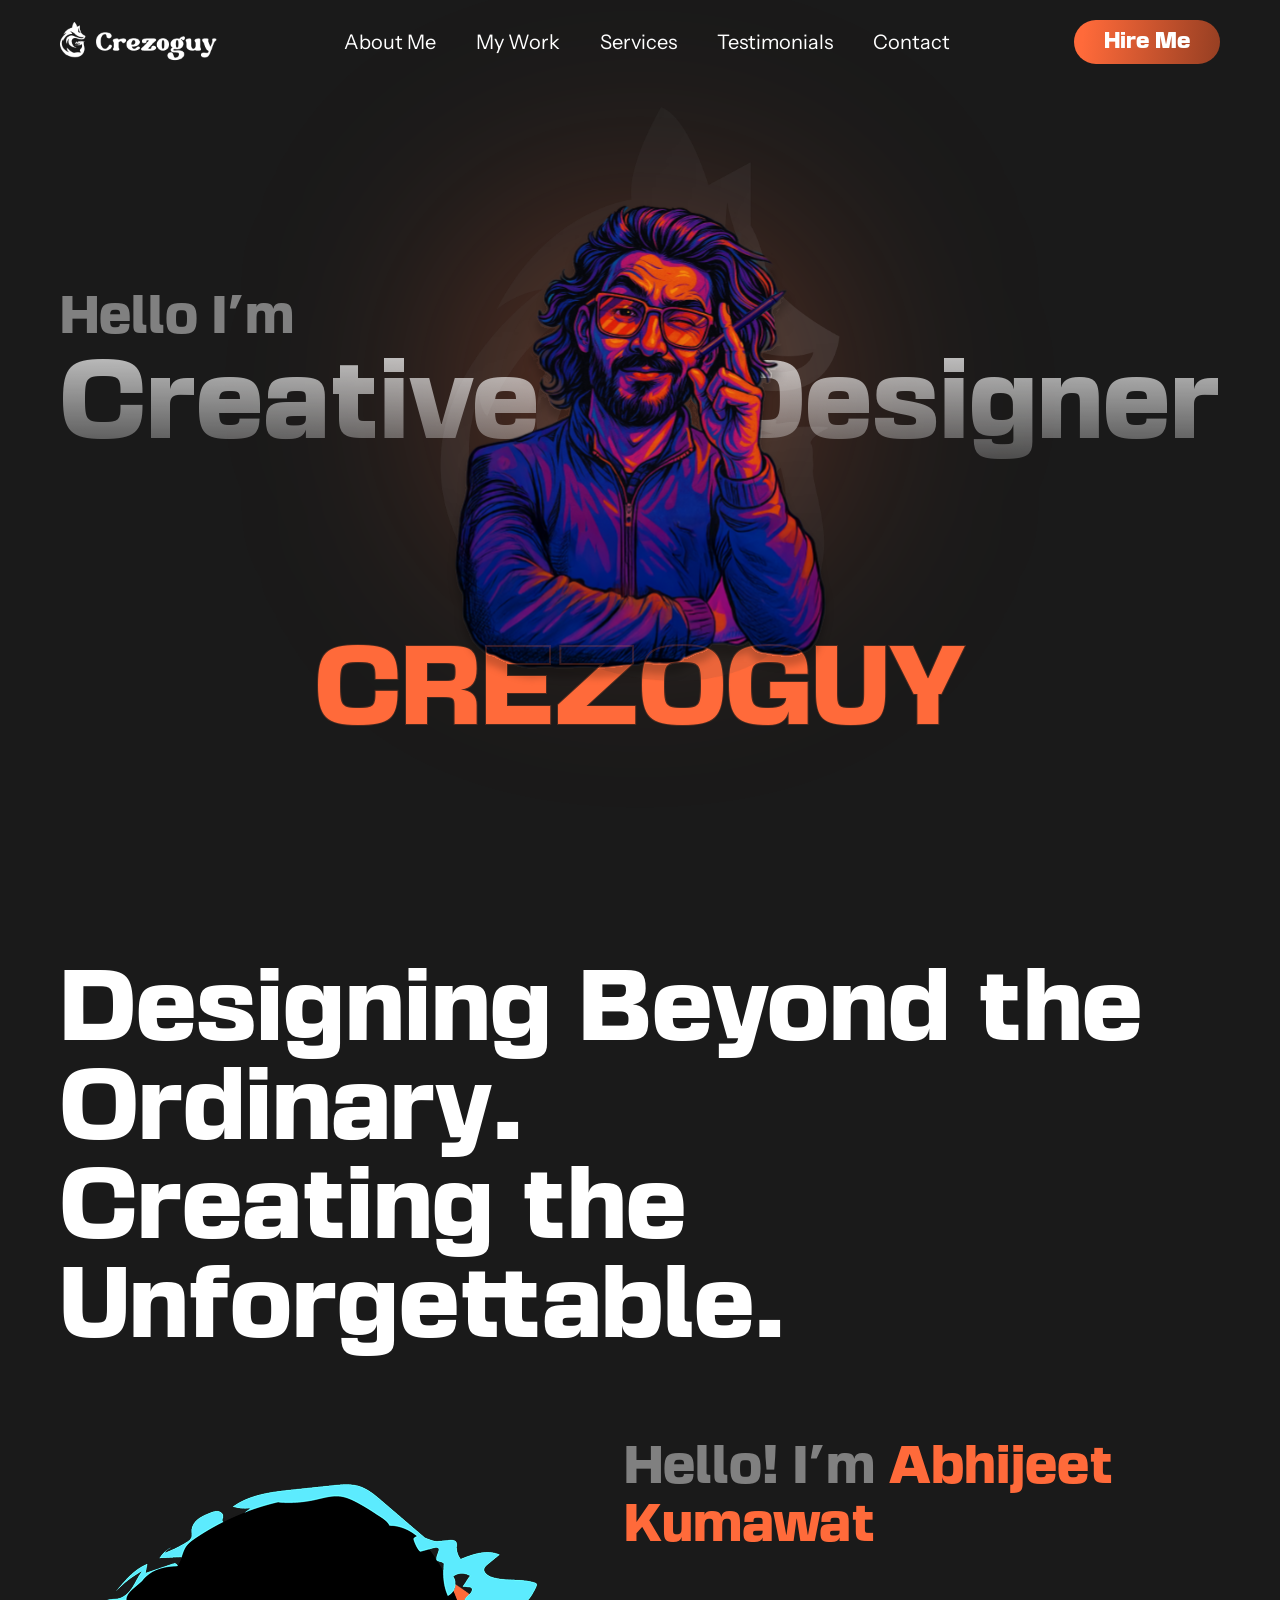
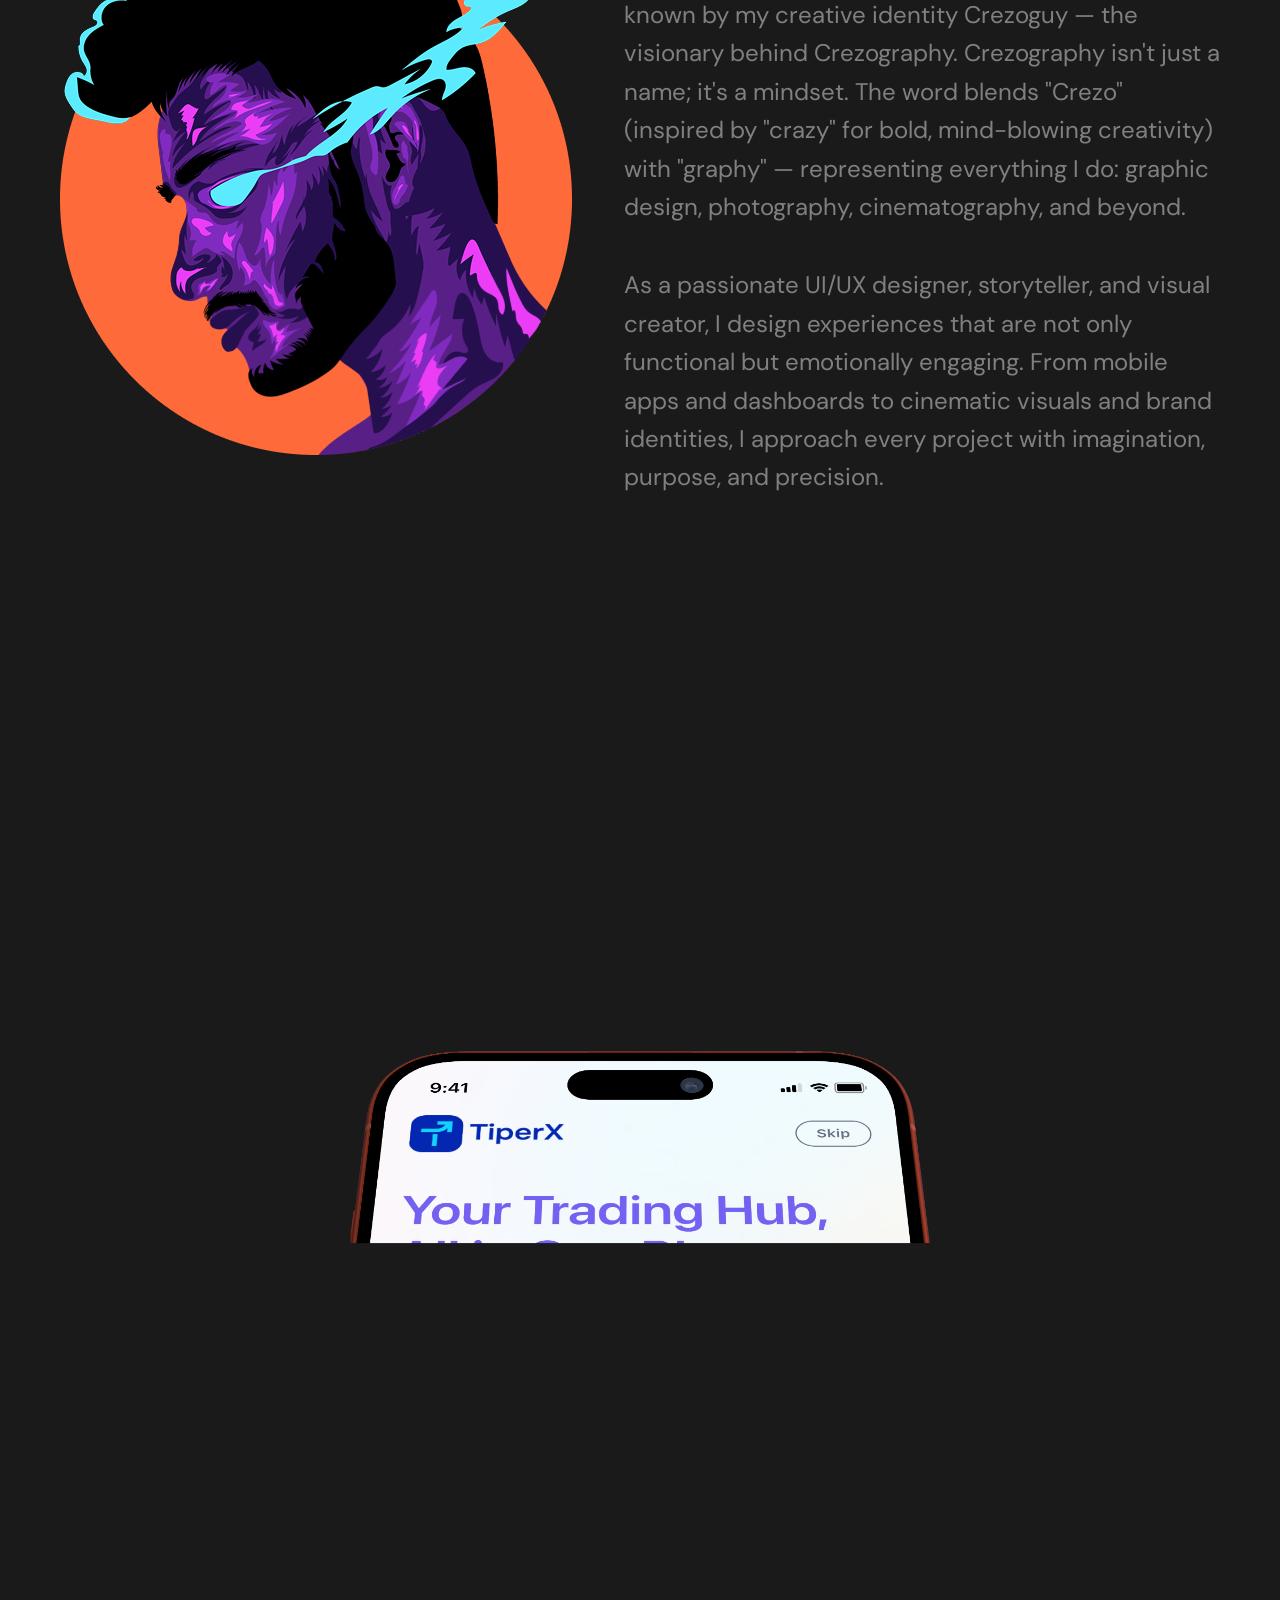
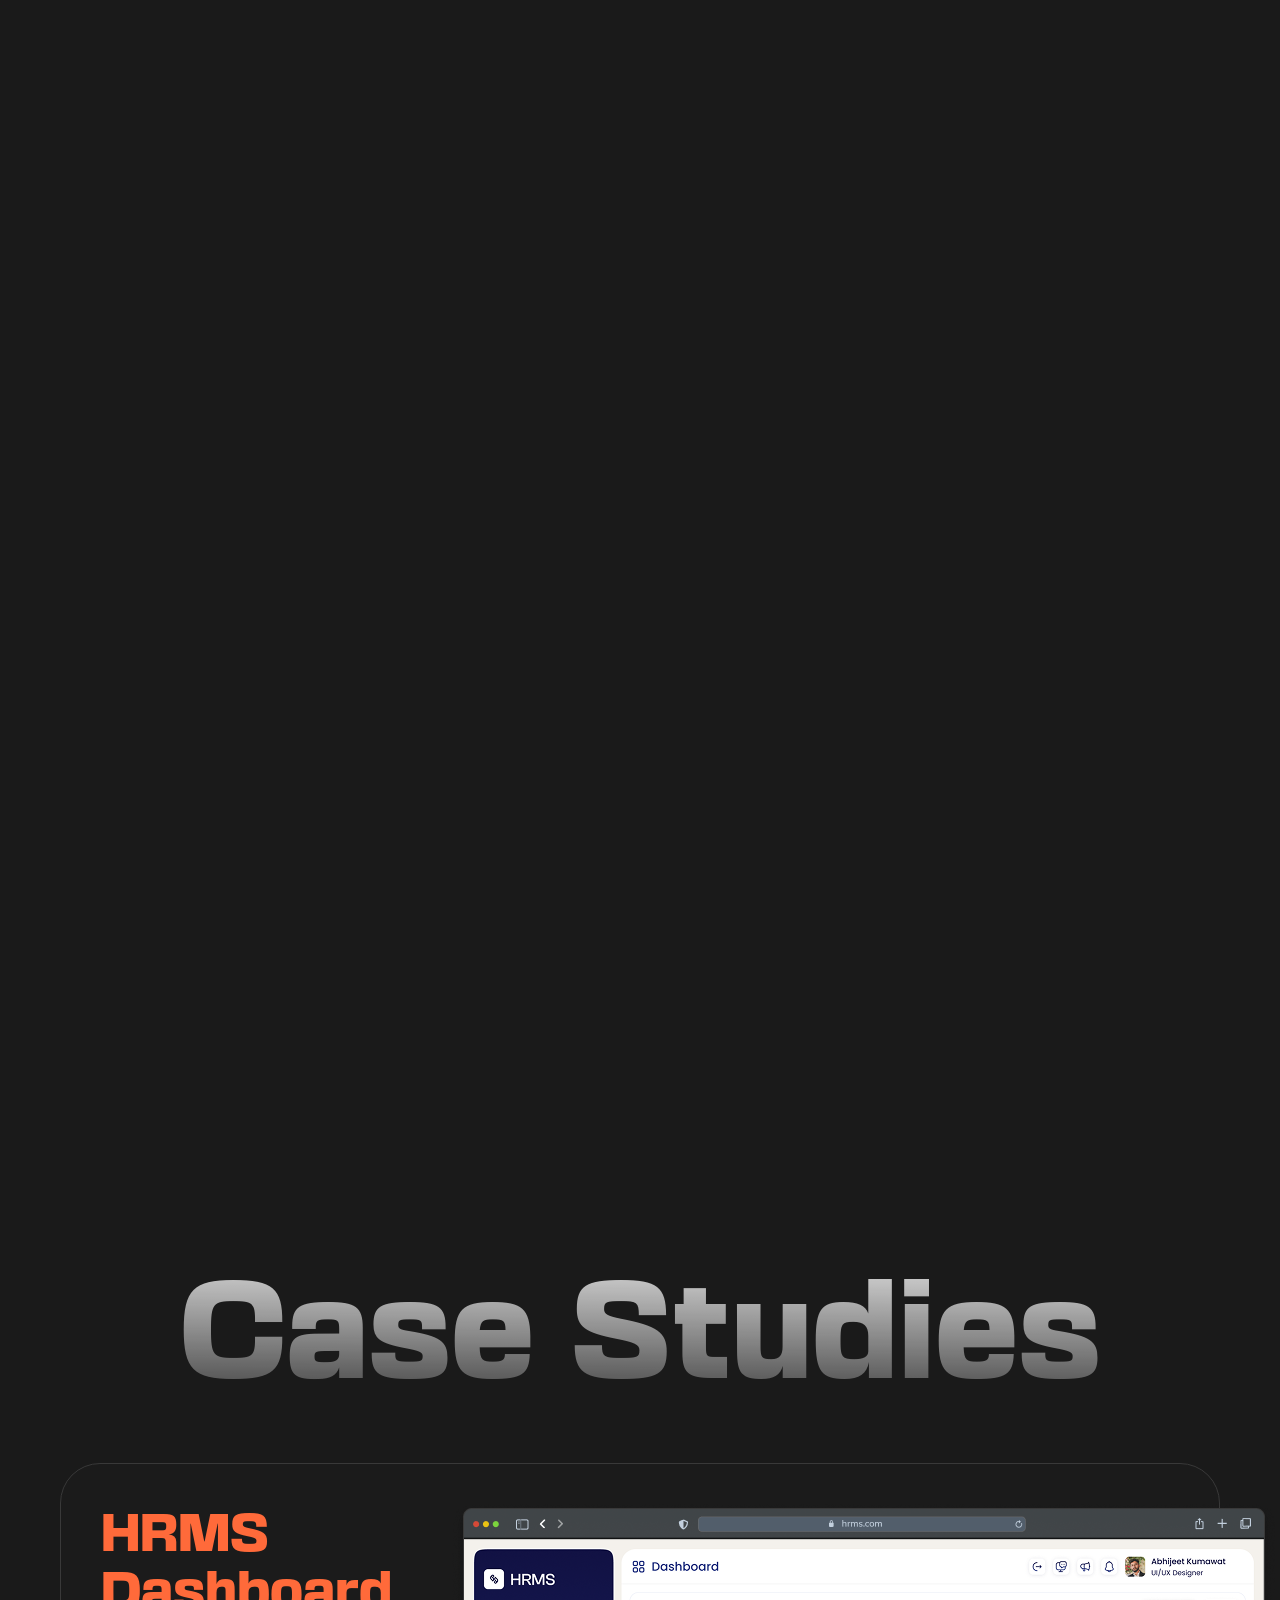
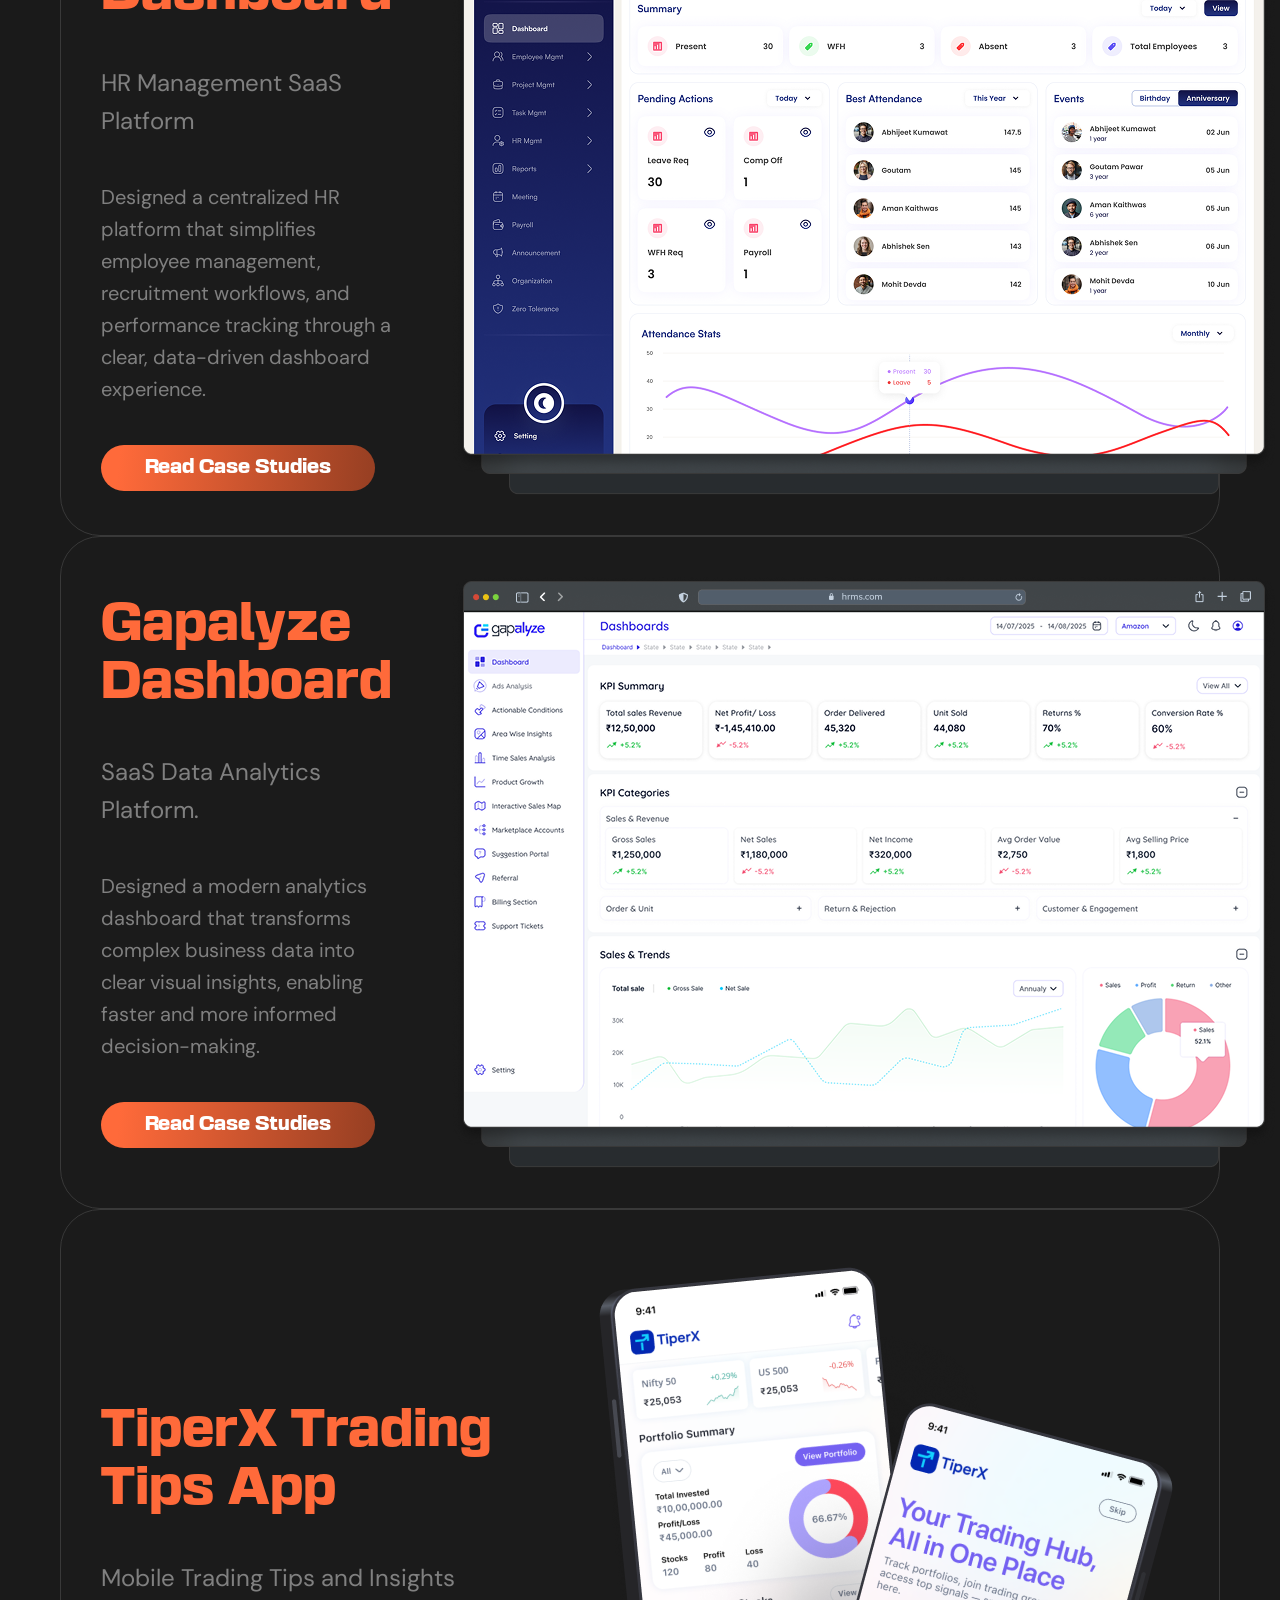
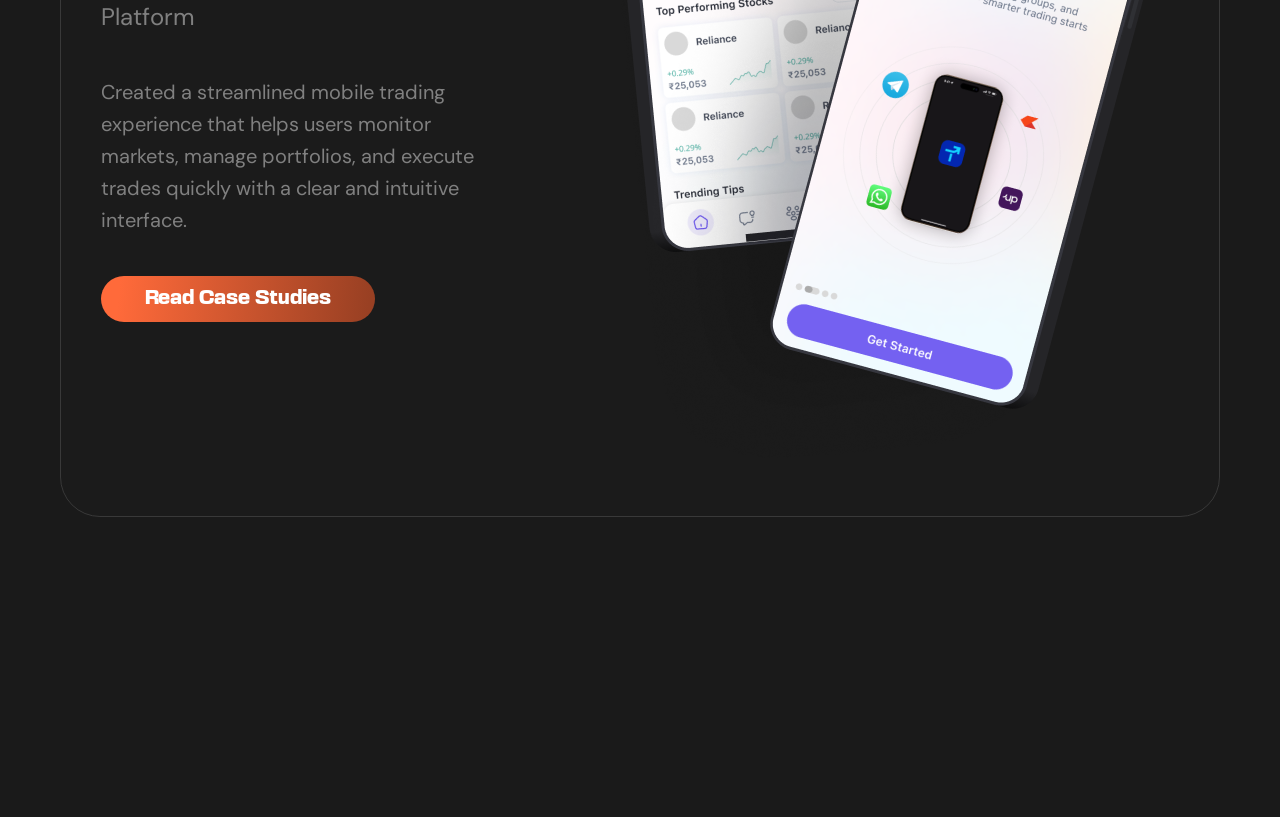
==== commit cad03391: "Add files via upload" ====
--- a/index.html
+++ b/index.html
@@ -20,9 +20,6 @@
             <nav>
                 <img src="images/logo.png" alt="image not found">
                 <!-- Hamburger icon for mobile -->
-                <button class="hamburger" id="hamburger" aria-label="Open menu">
-                    <span></span><span></span><span></span>
-                </button>
                 <ul id="nav-links">
                     <li>About Me</li>
                     <li>My Work</li>
@@ -30,7 +27,23 @@
                     <li>Testimonials</li>
                     <li>Contact</li>
                 </ul>
-                <button class="hire-btn">Hire Me</button>
+                <div class="right-btns">
+                    <button class="hire-btn">Hire Me</button>
+                    <button class="hamburger" id="hamburger" aria-label="Open menu">
+                        <svg xmlns="http://www.w3.org/2000/svg" viewBox="0 0 24 24" fill="none">
+                            <g clip-path="url(#clip0_4418_9850)">
+                                <path d="M3 7H21" stroke="#fff" stroke-width="1.5" stroke-linecap="round" />
+                                <path d="M3 12H21" stroke="#fff" stroke-width="1.5" stroke-linecap="round" />
+                                <path d="M3 17H21" stroke="#fff" stroke-width="1.5" stroke-linecap="round" />
+                            </g>
+                            <defs>
+                                <clipPath id="clip0_4418_9850">
+                                    <rect width="24" height="24" fill="white" />
+                                </clipPath>
+                            </defs>
+                        </svg>
+                    </button>
+                </div>
             </nav>
         </header>
 
@@ -77,7 +90,8 @@
                             for bold, mind-blowing creativity)
                             with "graphy" — representing everything I do: graphic design, photography, cinematography,
                             and beyond.</p>
-                        <p class="abtpara">As a passionate UI/UX designer, storyteller, and visual creator, I design experiences that
+                        <p class="abtpara">As a passionate UI/UX designer, storyteller, and visual creator, I design
+                            experiences that
                             are not only
                             functional but emotionally engaging. From mobile apps and dashboards to cinematic visuals
                             and brand
@@ -97,7 +111,7 @@
 
             <section class="case-study-section">
                 <h3 class="case-heading">Case Studies</h3>
-            
+
                 <div class="case-study-1 case-study">
                     <div class="content">
                         <h5><span class="highlight-name">HRMS Dashboard </span></h5>
--- a/style.css
+++ b/style.css
@@ -101,11 +101,11 @@
 
 /* Hamburger - hidden on desktop */
 .hamburger {
+    width: 36px;
+    height: 36px;
     display: none;
     flex-direction: column;
     justify-content: space-between;
-    width: 28px;
-    height: 20px;
     background: transparent;
     border: none;
     padding: 0;
@@ -262,6 +262,7 @@
     right: 0;
     left: 0;
 }
+
 .radial-blur {
     position: absolute;
     top: 50%;
@@ -300,8 +301,8 @@
     align-items: center;
     gap: 80px;
 }
-.abt-container
-{
+
+.abt-container {
     display: flex;
     flex-direction: row;
     gap: 40px;
@@ -311,6 +312,7 @@
 .about-img {
     flex-shrink: 0;
 }
+
 .abtpara {
     font-family: 'DM Sans', sans-serif;
     font-size: 24px;
@@ -325,8 +327,9 @@
 .case-study-section {
     /* display: flex;
     flex-direction: column; */
-        position: relative;
-    padding-bottom: 300px; /* scroll space */
+    position: relative;
+    padding-bottom: 300px;
+    /* scroll space */
 }
 
 .case-heading {
@@ -366,7 +369,8 @@
     transition: transform 0.1s linear;
 
 }
-.case-study-3{
+
+.case-study-3 {
     z-index: 5;
     transform-origin: unset;
     transition: transform 0.1s linear;
@@ -374,7 +378,8 @@
 
 .case-study {
     transform-origin: center top;
-}   
+}
+
 .case-img {
     flex-shrink: 0;
 }
@@ -495,318 +500,371 @@
     opacity: 0;
 }
 
-.frame-dots.visible {
-    opacity: 0;
-}
-
-.fdot {
-    width: 8px;
-    height: 8px;
-    border-radius: 50%;
-    background: rgba(255, 255, 255, 0.2);
-    cursor: pointer;
-    transition: background 0.2s, transform 0.2s;
-}
-
-.fdot.on {
-    background: #FF6A3A;
-    transform: scale(1.3);
-}
+
+
+
 
 body.cinematic-mode .letterbox-top,
 body.cinematic-mode .letterbox-bottom {
     height: 40px;
 }
 
-/* ═══════════════════════════════
-   RESPONSIVE — TABLET (≤1024px)
-═══════════════════════════════ */
-@media (max-width: 1024px) {
+
+/* ═══════════════════════════════
+   RESPONSIVE — TABLET (<1800px)
+═══════════════════════════════ */
+@media (max-width: 1800px) {
+    .container {
+        padding: 0 60px;
+    }
+
+    h1 {
+        font-size: 120px;
+    }
+
+    h2 {
+        font-size: 100px;
+    }
+
+    .front {
+        width: 520px;
+        height: 520px;
+    }
+
+    .back {
+        width: 500px;
+    }
+
+    .name {
+        bottom: -140px;
+    }
+
+    .back-layer {
+        bottom: -140px;
+    }
+
+
+    .radial-blur {
+        width: 420px;
+        height: 420px;
+    }
+
+    .hero-section {
+        margin: 40px 0 0 0;
+        height: 65vh;
+
+    }
+
+    .back {
+        max-width: 420px;
+    }
+
+    #text {
+        padding-bottom: 30px;
+    }
+}
+
+/* ═══════════════════════════════
+   RESPONSIVE — TABLET (<1440px)
+═══════════════════════════════ */
+@media (max-width: 1440px) {
+    .container {
+        padding: 0 60px;
+    }
+
+    h1 {
+        font-size: 100px;
+    }
+
+    h2 {
+        font-size: 100px;
+    }
+
+    .front {
+        width: 450px;
+        height: 450px;
+    }
+
+    .back {
+        width: 400px;
+    }
+
+    .name {
+        bottom: -90px;
+    }
+
+    .back-layer {
+        bottom: -90px;
+    }
+
+
+    .radial-blur {
+        width: 420px;
+        height: 420px;
+    }
+
+    .hero-section {
+        margin: 40px 0 0 0;
+        height: 60vh;
+
+    }
+
+    .back {
+        max-width: 420px;
+    }
+
+    #text {
+        padding-bottom: 30px;
+    }
+}
+
+/* ═══════════════════════════════
+   RESPONSIVE — TABLET (<1200px)
+═══════════════════════════════ */
+@media (max-width: 1200px) {
     .container {
         padding: 0 40px;
     }
 
     h1 {
-        font-size: 100px;
+        font-size: 90px;
     }
 
     h2 {
         font-size: 90px;
     }
 
-    .top {
+    .front {
+        width: 450px;
+        height: 450px;
+    }
+
+    .back {
         width: 400px;
-        height: 400px;
     }
 
     .name {
-        padding-top: 380px;
-    }
-
-    .about-text {
-        font-size: 60px;
-    }
-
-    .case-heading {
-        font-size: 80px;
-    }
-
-    h3 {
-        font-size: 48px;
-    }
-
-    h5 {
-        font-size: 36px;
-    }
-
-    .hero-hello {
-        font-size: 36px;
+        bottom: -90px;
+    }
+
+    .back-layer {
+        bottom: -90px;
+    }
+
+
+    .radial-blur {
+        width: 420px;
+        height: 420px;
+    }
+
+    .hero-section {
+        margin: 40px 0 0 0;
+        height: 60vh;
+
+    }
+
+    .back {
+        max-width: 420px;
+    }
+
+    #text {
+        padding-bottom: 30px;
+    }
+}
+
+/* ═══════════════════════════════
+   RESPONSIVE — TABLET (<1000px / MOBILE portrait)
+═══════════════════════════════ */
+@media (max-width: 1000px) {
+    .container {
+        padding: 0 40px;
+        width: 100%;
+        overflow-x: hidden;
     }
 
     .main-container {
-        gap: 120px;
-    }
-
-    .about {
-        gap: 40px;
-    }
-
-    .case-study-1,
-    .case-study-2,
-    .case-study-3,
-    .case-study-4 {
-        gap: 30px;
-        padding: 30px;
-    }
-
-    .content {
-        gap: 24px;
-    }
-}
-
-/* ═══════════════════════════════
-   RESPONSIVE — MOBILE (≤768px)
-═══════════════════════════════ */
-@media (max-width: 768px) {
-    .container {
-        padding: 0 20px;
-    }
-
-    /* NAV */
-    nav {
-        flex-wrap: wrap;
-        padding: 16px 0;
-    }
-
-    .hamburger {
         display: flex;
-    }
-
-    #nav-links {
-        display: none;
         flex-direction: column;
-        gap: 0;
+        align-items: flex-start;
+    }
+
+    .hero-section {
+        position: relative;
+        display: flex;
+        flex-direction: column;
+        margin-top: 140px;
         width: 100%;
-        background: #222;
-        border-radius: 16px;
-        margin-top: 12px;
-        overflow: hidden;
-        order: 3;
-    }
-
-    #nav-links.open {
-        display: flex;
-    }
-
-    nav li {
-        font-size: 18px;
-        padding: 14px 20px;
-        border-bottom: 1px solid #333;
-    }
-
-    nav li:last-child {
-        border-bottom: none;
-    }
-
-    .hire-btn {
-        font-size: 16px;
-        padding: 8px 20px;
-    }
-
-    /* HERO */
-    .hero-section {
-        height: auto;
-        min-height: 80vw;
-        padding-top: 40px;
-    }
-
-    .text-container {
-        flex-direction: column;
-        position: relative;
     }
 
     #text {
         flex-direction: column;
         align-items: flex-start;
-        padding-bottom: 0;
-        gap: 0;
+    }
+
+    #text h5 {
+        font-size: 32px;
+    }
+
+    #nav-links {
+        display: none;
+    }
+
+    .hamburger {
+        display: flex;
+    }
+
+    h1 {
+        font-size: 90px;
+    }
+
+    h2 {
+        font-size: 90px;
+    }
+
+    .front {
+        position: absolute;
+        left: 0%;
+        right: 0%;
+        top: 200px;
+        width: 470px;
+        height: 470px;
+    }
+
+    .back {
         position: relative;
-        z-index: 4;
-    }
-
-    h1 {
-        font-size: clamp(48px, 15vw, 100px);
-    }
-
-    .hero-hello {
-        font-size: clamp(18px, 5vw, 36px);
-    }
-
-    .top {
-        width: clamp(200px, 70vw, 350px);
-        height: clamp(200px, 70vw, 350px);
-        position: relative;
-        top: auto;
-        left: auto;
-        transform: none;
-        margin: 20px auto;
-    }
-
-    h2 {
-        font-size: clamp(40px, 12vw, 80px);
+        width: 400px;
+        bottom: 10px;
     }
 
     .name {
-        padding-top: clamp(180px, 55vw, 320px);
-    }
+        bottom: -100px;
+        z-index: 99;
+    }
+
+    .back-layer {
+        bottom: -100px;
+    }
+
 
     .radial-blur {
-        width: 300px;
-        height: 300px;
-    }
-
-    /* ABOUT TEXT */
-    .about-text {
-        font-size: clamp(32px, 8vw, 60px);
-        padding-top: 40px;
-        line-height: 1.15;
-    }
-
-    /* ABOUT SECTION */
-    .about {
-        flex-direction: column;
-        gap: 32px;
-        align-items: flex-start;
-    }
-
-    .about-img {
-        width: 100%;
-        text-align: center;
-    }
-
-    h5 {
-        font-size: clamp(22px, 6vw, 36px);
-    }
-
-    p {
-        font-size: 16px;
-    }
-
-    /* CASE STUDIES */
-    .case-heading {
-        font-size: clamp(40px, 12vw, 80px);
-        position: static;
-        margin-bottom: 32px;
-    }
-
-    .case-study-1,
-    .case-study-2,
-    .case-study-3,
-    .case-study-4 {
-        flex-direction: column;
-        gap: 24px;
-        padding: 24px 20px;
-        border-radius: 24px;
-        position: static;
-        /* disable sticky stacking on mobile */
-        margin-bottom: 24px;
-    }
-
-    .case-img {
-        width: 100%;
-    }
-
-    .case-btn {
-        width: 100%;
-        font-size: 16px;
-        padding: 12px 20px;
-    }
-
-    .content {
+        top: 500px;
+        width: 500px;
+        height: 500px;
+    }
+
+    .back {
+        max-width: 420px;
+    }
+
+    #text {
+        padding-bottom: 30px;
+    }
+
+    .right-btns {
+        display: flex;
+        align-items: center;
         gap: 16px;
     }
 
-    h3 {
-        font-size: clamp(28px, 8vw, 48px);
-    }
-
-    /* CINEMATIC */
-    .frame-canvas {
-        width: 90%;
-    }
-
-    .main-container {
-        gap: 80px;
-    }
-
-    body.cinematic-mode .letterbox-top,
-    body.cinematic-mode .letterbox-bottom {
-        height: 20px;
-    }
-}
-
-/* ═══════════════════════════════
-   RESPONSIVE — SMALL MOBILE (≤480px)
+}
+
+/* ═══════════════════════════════
+   RESPONSIVE — TABLET (<1000px / MOBILE portrait)
 ═══════════════════════════════ */
 @media (max-width: 480px) {
     .container {
-        padding: 0 16px;
-    }
-   ,hire-btn{
-      display: none;
-   }
+        padding: 0 20px;
+        width: 100%;
+        overflow-x: hidden;
+    }
+
+    .main-container {
+        display: flex;
+        flex-direction: column;
+        align-items: flex-start;
+    }
+
+    .hire-btn {
+        display: none;
+    }
+
+    .hamburger {
+        display: flex;
+    }
+
+    .hero-section {
+        position: relative;
+        display: flex;
+        flex-direction: column;
+        margin-top: 80px;
+        width: 100%;
+    }
+
+    #text {
+        flex-direction: column;
+        align-items: flex-start;
+    }
+
+    #text h5 {
+        font-size: 24px;
+    }
+
+    #nav-links {
+        display: none;
+    }
+
 
     h1 {
-        font-size: clamp(36px, 13vw, 60px);
+        font-size: 48px;
     }
 
     h2 {
-        font-size: clamp(30px, 10vw, 56px);
+        font-size: 48px;
+    }
+
+    .front {
+        position: absolute;
+        left: 0%;
+        right: 0%;
+        top: 100px;
+        width:320px;
+        height: 320px;
+    }
+
+    .back {
+        position: relative;
+        width: 250px;
+        bottom: 10px;
     }
 
     .name {
-        padding-top: clamp(150px, 50vw, 220px);
-    }
-
-    .top {
-        width: clamp(160px, 60vw, 240px);
-        height: clamp(160px, 60vw, 240px);
-    }
-
-    .about-text {
-        font-size: clamp(26px, 7.5vw, 44px);
-    }
-
-    .case-heading {
-        font-size: clamp(32px, 11vw, 56px);
-    }
-
-    nav li {
-        font-size: 16px;
-    }
-
-    .hire-btn {
-        font-size: 14px;
-        padding: 8px 16px;
-    }
+        bottom: -50px;
+        z-index: 99;
+    }
+
+    .back-layer {
+        bottom: -50px;
+    }
+
+
+    .radial-blur {
+        top: 350px;
+        width: 350px;
+        height: 350px;
+    }
+
+    .back {
+        max-width: 420px;
+    }
+
+    #text {
+        padding-bottom: 30px;
+    }
+
+    .right-btns {
+        display: flex;
+        align-items: center;
+        gap: 16px;
+    }
+
 }
